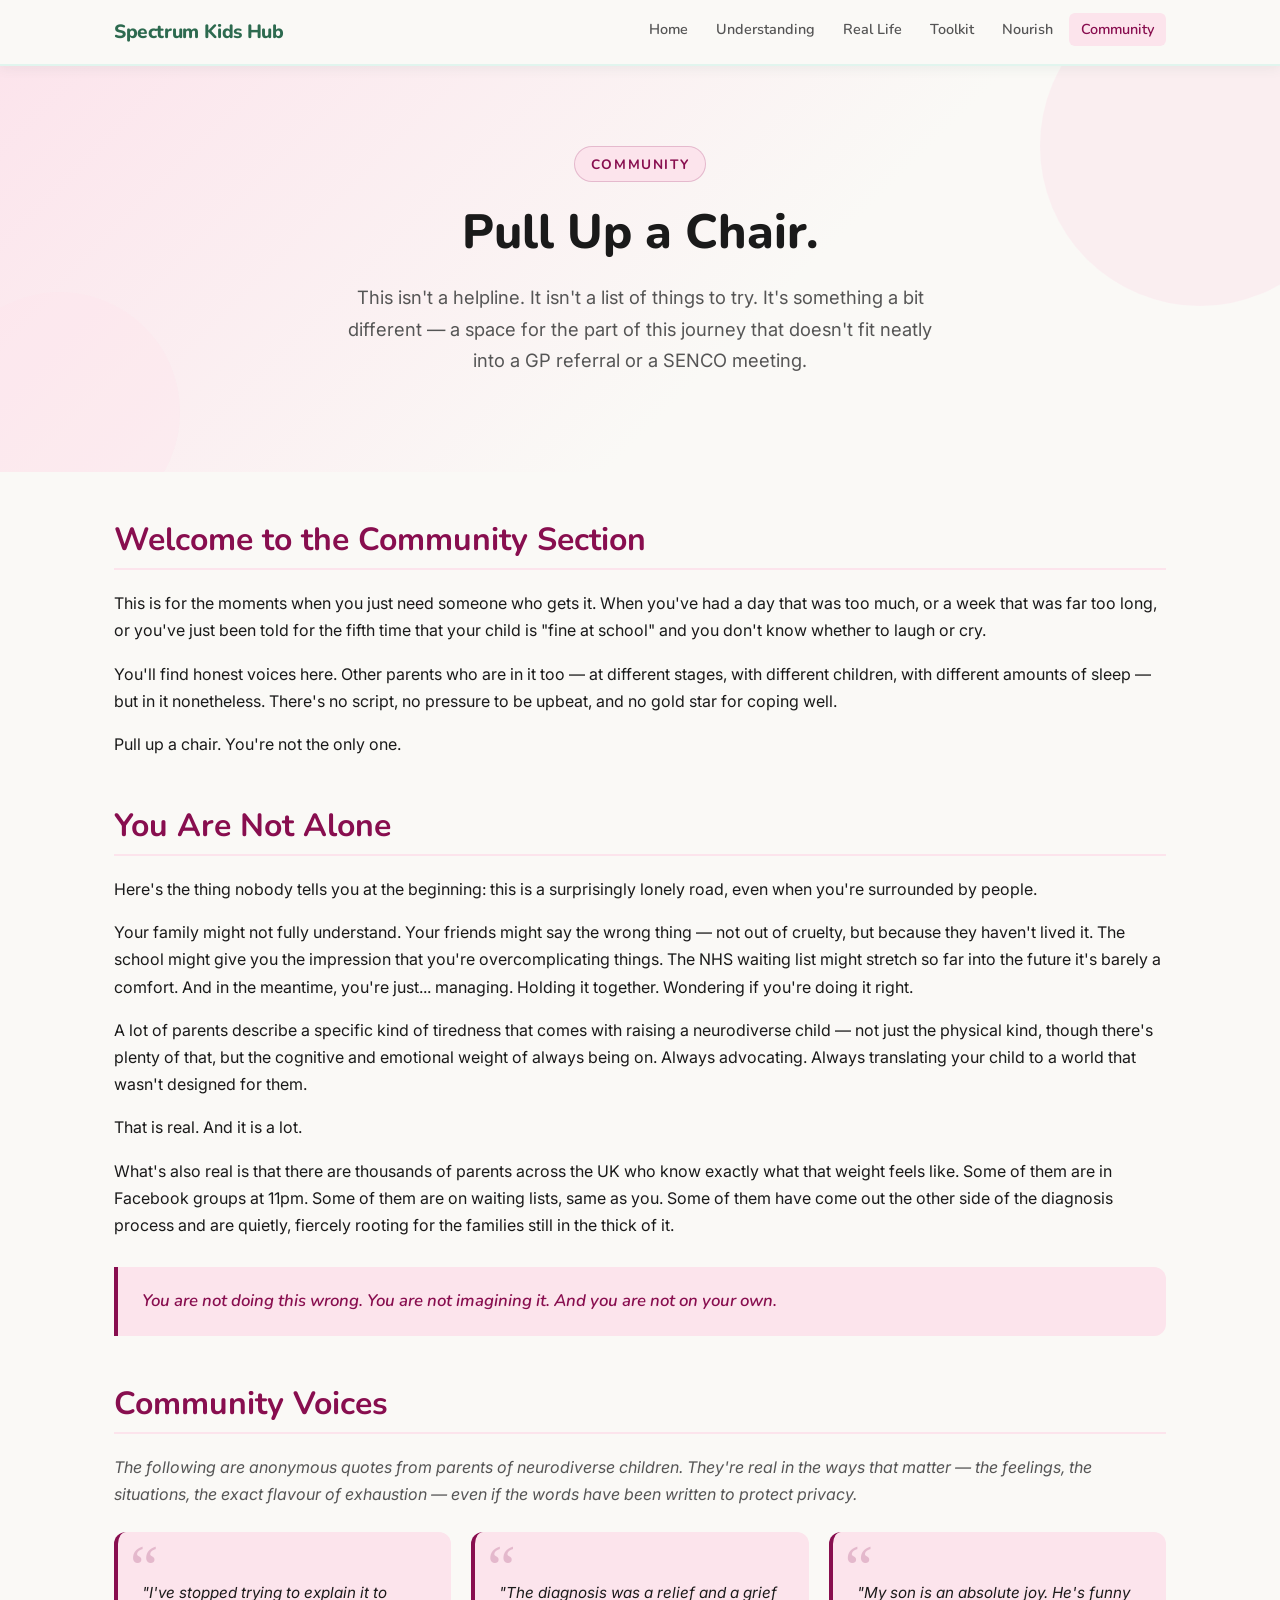
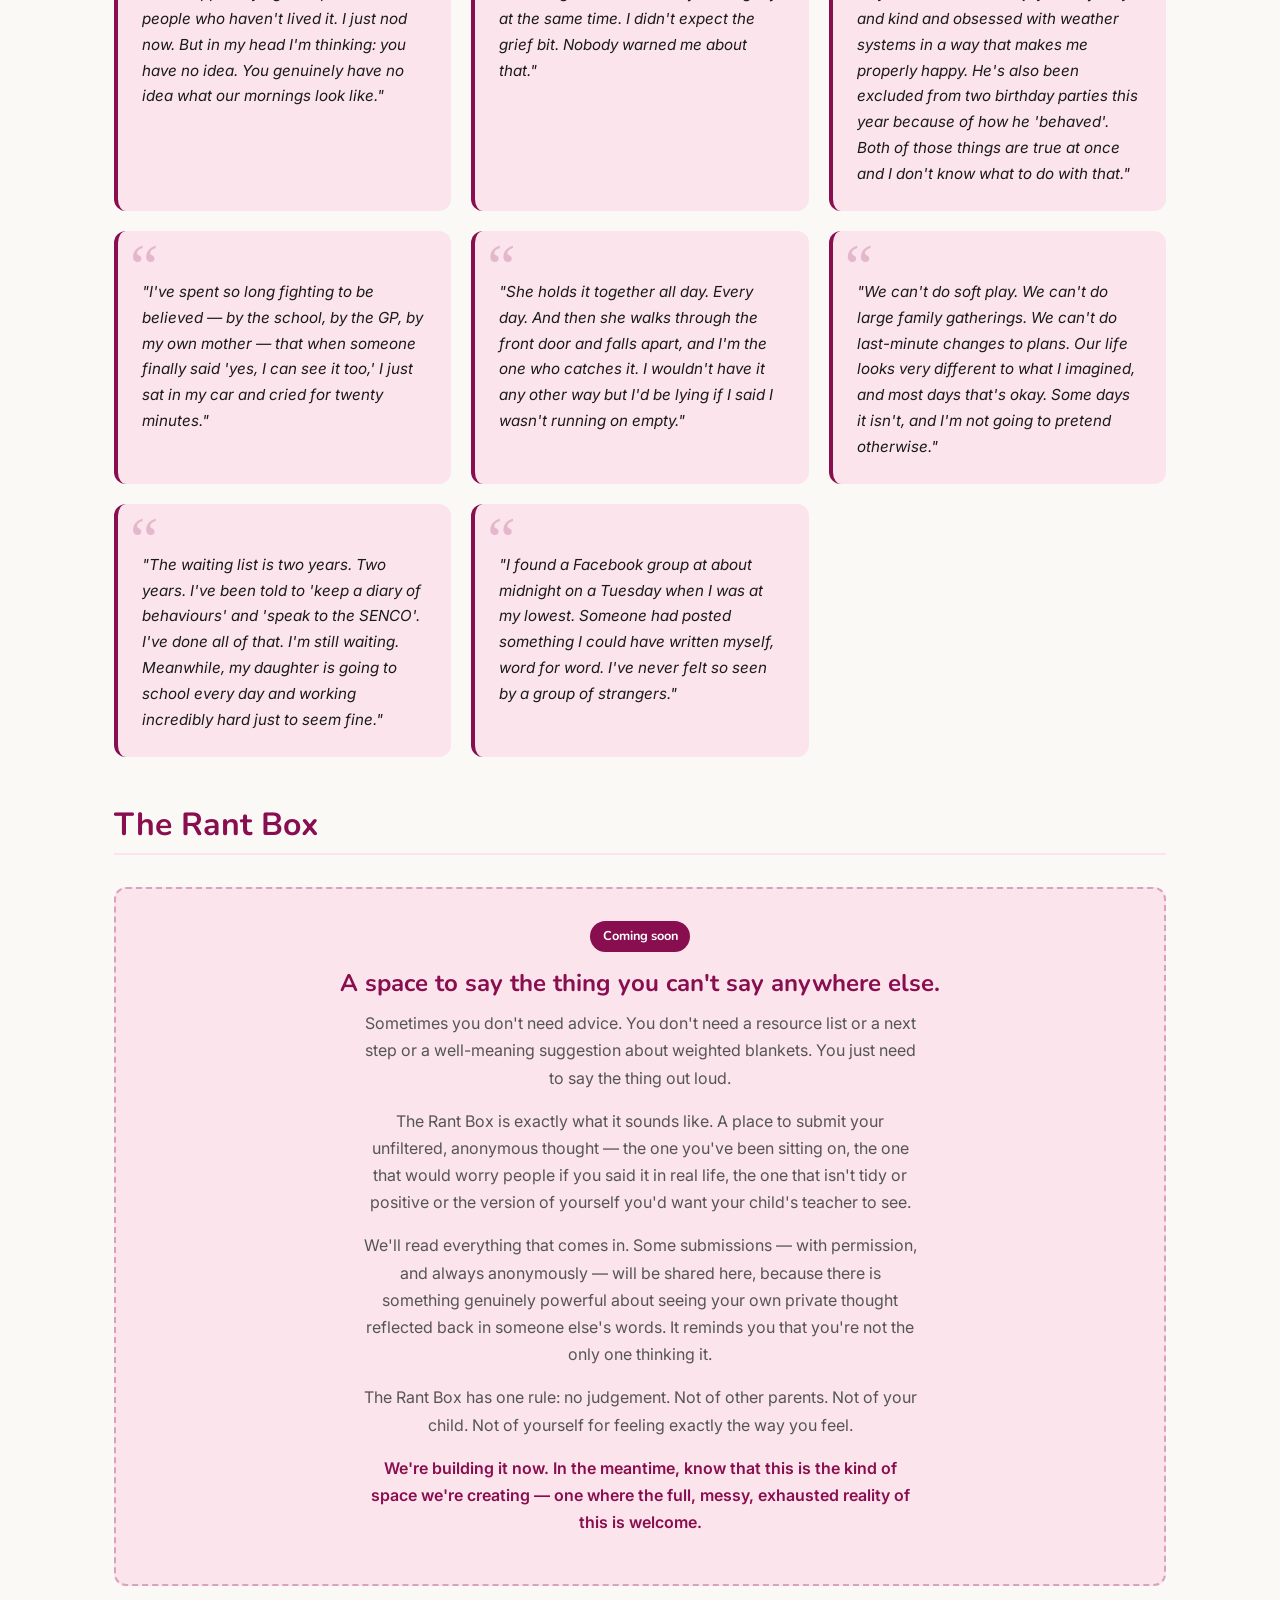
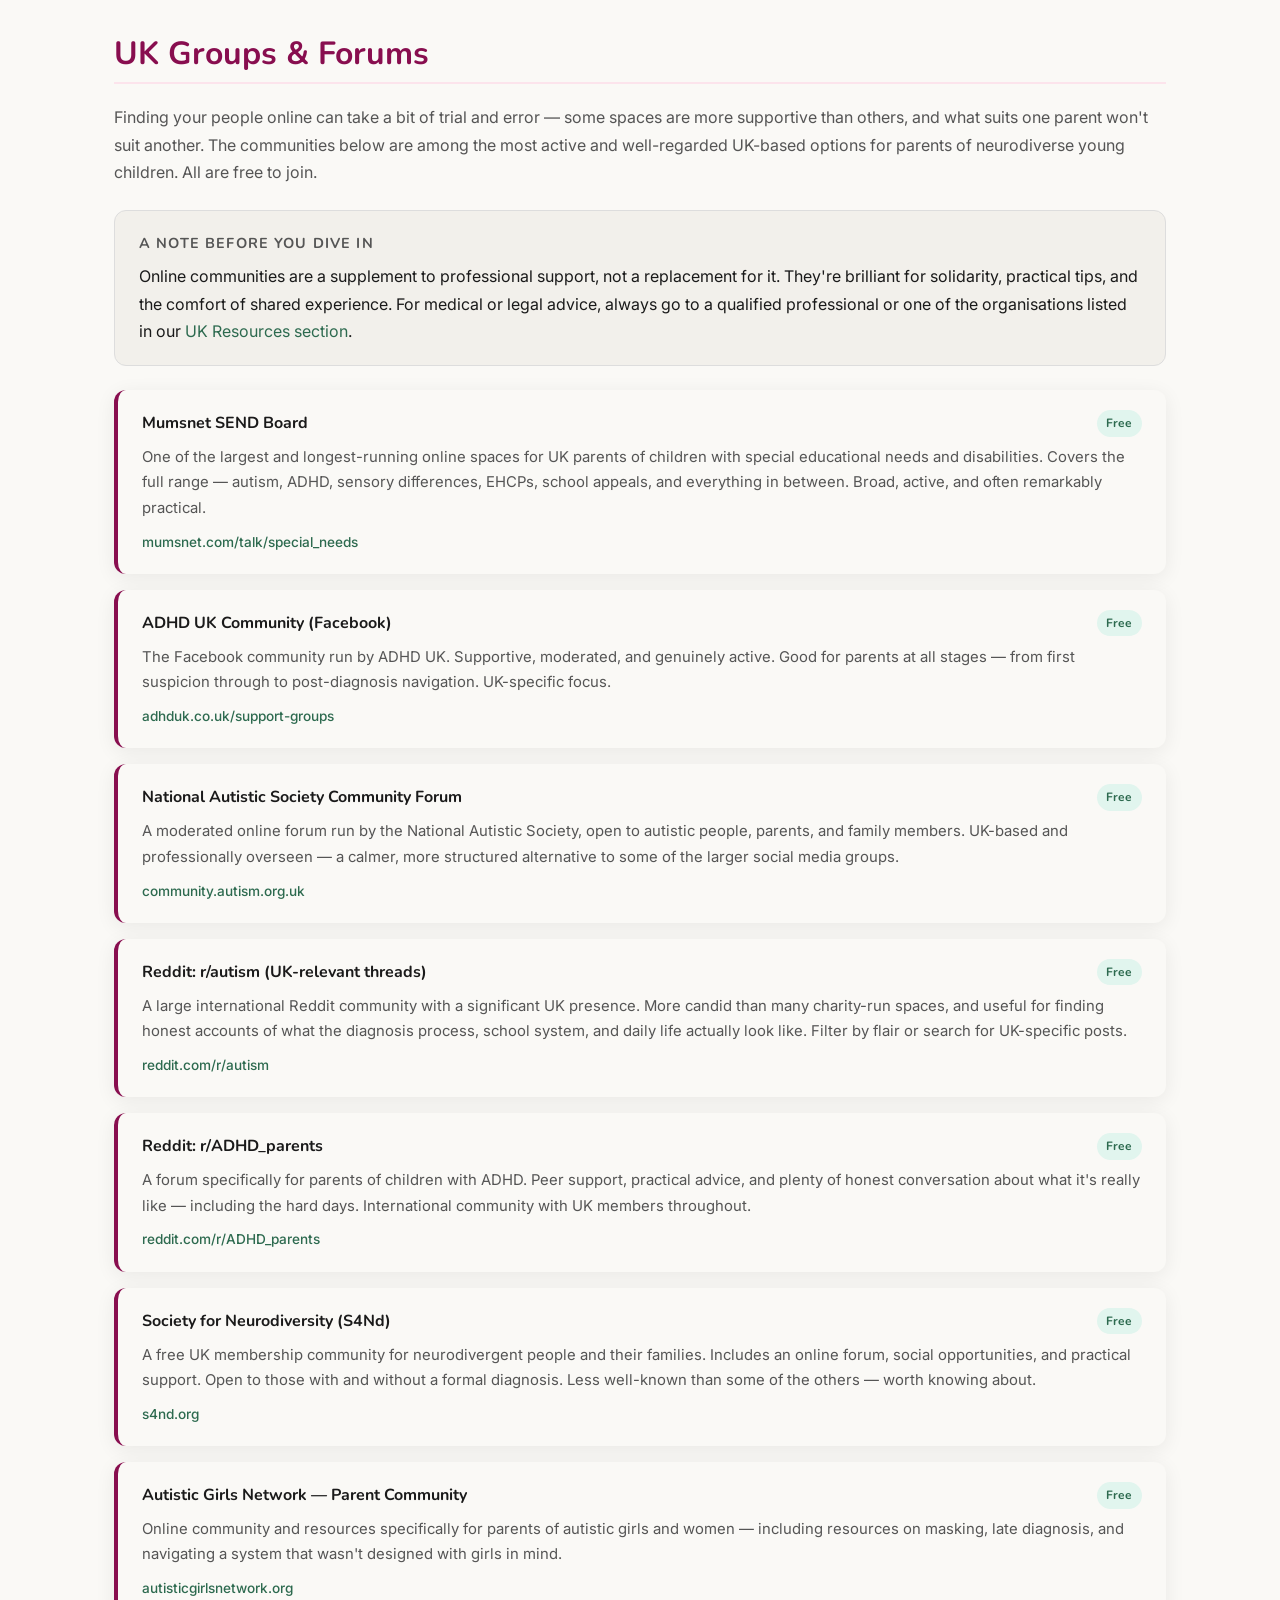
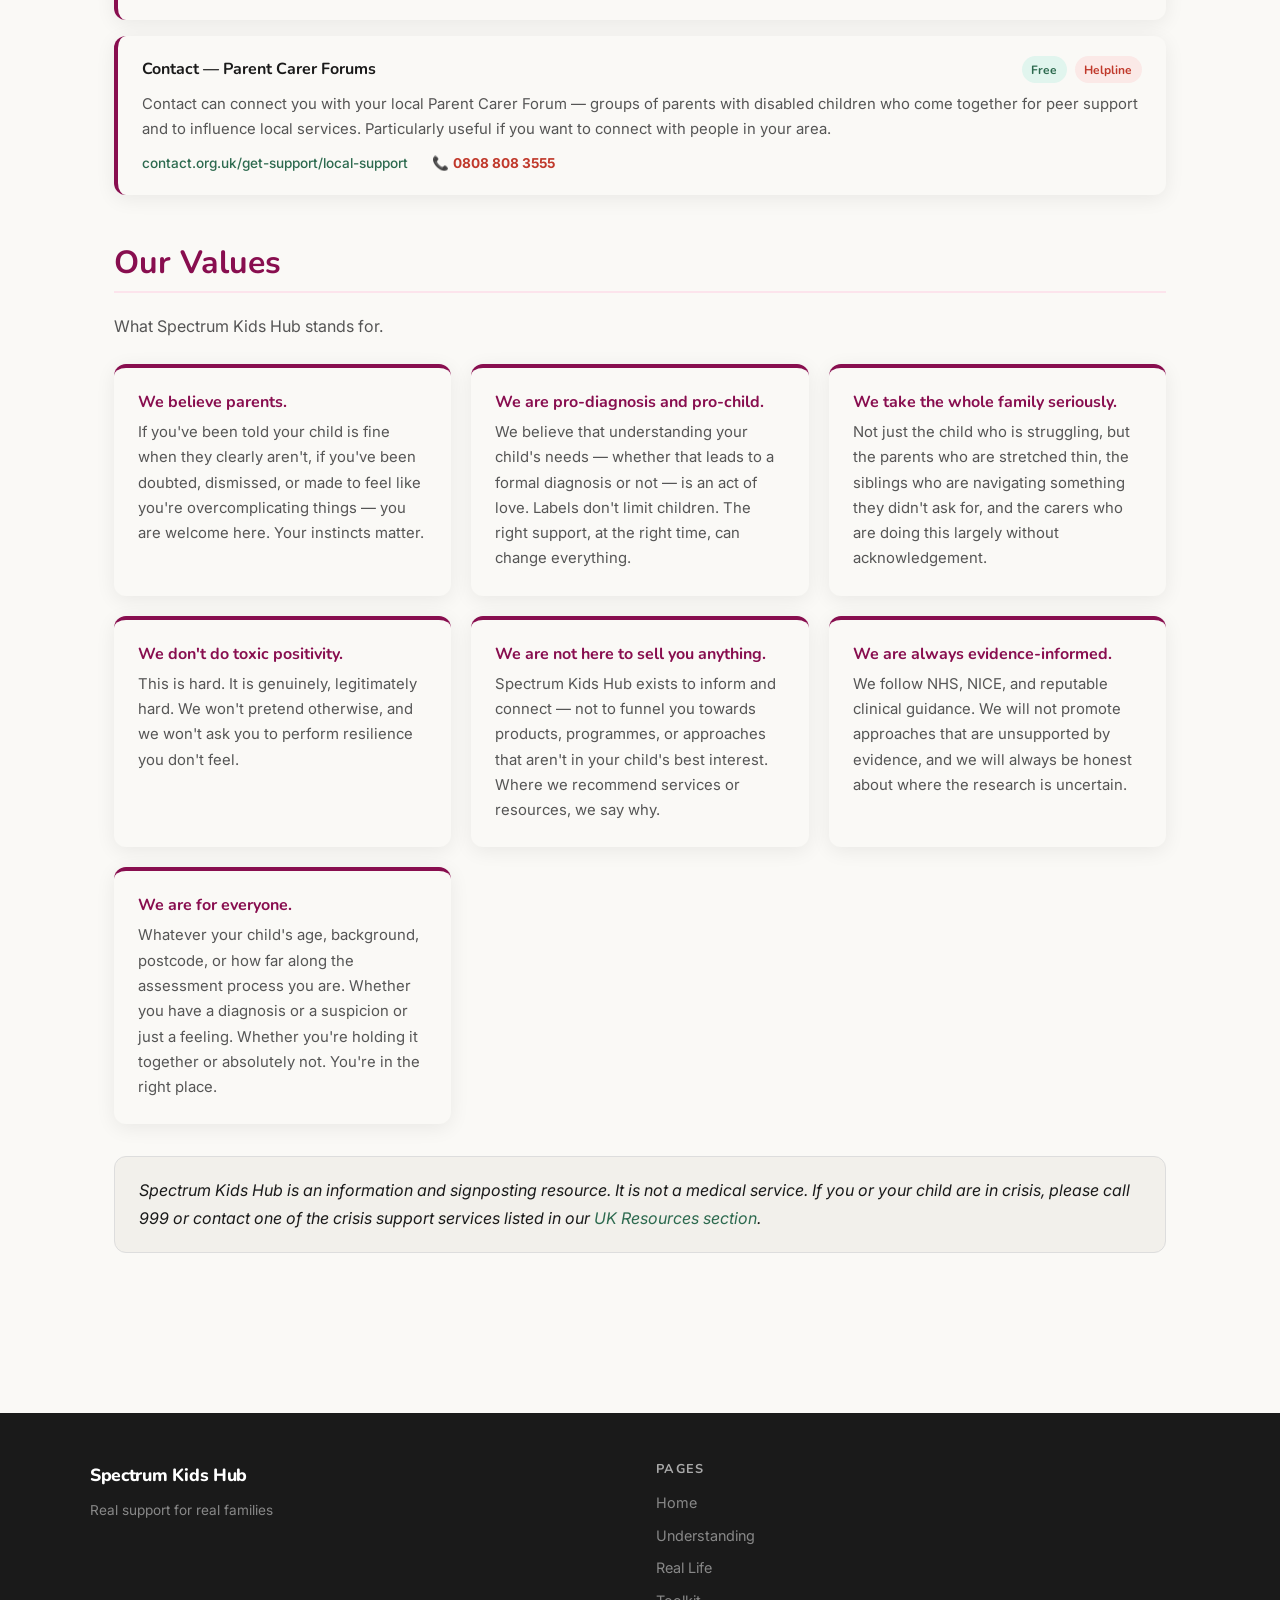
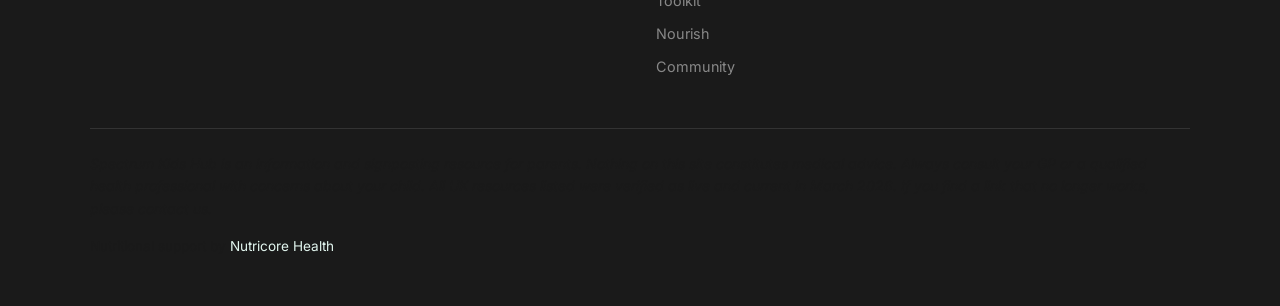
==== community.html @ 7d3e06e0 "Add files via upload" ====
<!DOCTYPE html>
<html lang="en">
<head>
  <meta charset="UTF-8">
  <meta name="viewport" content="width=device-width, initial-scale=1.0">
  <title>Community &amp; Peer Support — Spectrum Kids Hub</title>
  <meta name="description" content="A space for the part of this journey that doesn't fit neatly into a GP referral. Real voices, UK groups and forums, and a community for parents of neurodiverse children.">
  <link rel="stylesheet" href="styles.css">
  <style>
    .community-section h2 { color: var(--community); padding-bottom: 0.5rem; border-bottom: 2px solid var(--community-bg); margin-bottom: 1.25rem; }
    .rant-box {
      background: var(--community-bg);
      border: 2px dashed rgba(136,14,79,0.3);
      border-radius: var(--radius);
      padding: 2rem;
      text-align: center;
      margin: 2rem 0;
    }
    .rant-box h3 { color: var(--community); font-size: 1.5rem; margin-bottom: 0.75rem; }
    .rant-box p { color: var(--mid-grey); max-width: 560px; margin: 0 auto 1rem; }
    .rant-box .badge { background: var(--community); color: #fff; font-size: 0.8rem; padding: 0.3rem 0.8rem; }
  </style>
</head>
<body>

  <!-- Navigation -->
  <nav class="nav" aria-label="Main navigation">
    <div class="nav__inner">
      <a href="index.html" class="nav__logo">Spectrum Kids Hub</a>
      <button class="nav__burger" id="burger" aria-label="Toggle menu" aria-expanded="false">
        <span></span><span></span><span></span>
      </button>
      <ul class="nav__links" id="nav-links">
        <li><a href="index.html">Home</a></li>
        <li><a href="understanding.html">Understanding</a></li>
        <li><a href="reallife.html">Real Life</a></li>
        <li><a href="toolkit.html">Toolkit</a></li>
        <li><a href="nourish.html">Nourish</a></li>
        <li><a href="community.html" class="active-community">Community</a></li>
      </ul>
    </div>
  </nav>

  <!-- Hero -->
  <section class="hero hero--community">
    <div class="hero__inner">
      <span class="hero__tagline" style="background: var(--community-bg); color: var(--community); border-color: rgba(136,14,79,0.2);">Community</span>
      <h1>Pull Up a Chair.</h1>
      <p class="hero__lead">This isn't a helpline. It isn't a list of things to try. It's something a bit different — a space for the part of this journey that doesn't fit neatly into a GP referral or a SENCO meeting.</p>
    </div>
  </section>

  <!-- Content -->
  <div class="page-content">

    <!-- Section 1: Welcome -->
    <div class="community-section content-section">
      <h2>Welcome to the Community Section</h2>
      <p>This is for the moments when you just need someone who gets it. When you've had a day that was too much, or a week that was far too long, or you've just been told for the fifth time that your child is "fine at school" and you don't know whether to laugh or cry.</p>
      <p>You'll find honest voices here. Other parents who are in it too — at different stages, with different children, with different amounts of sleep — but in it nonetheless. There's no script, no pressure to be upbeat, and no gold star for coping well.</p>
      <p>Pull up a chair. You're not the only one.</p>
    </div>

    <!-- Section 2: You Are Not Alone -->
    <div class="community-section content-section">
      <h2>You Are Not Alone</h2>
      <p>Here's the thing nobody tells you at the beginning: this is a surprisingly lonely road, even when you're surrounded by people.</p>
      <p>Your family might not fully understand. Your friends might say the wrong thing — not out of cruelty, but because they haven't lived it. The school might give you the impression that you're overcomplicating things. The NHS waiting list might stretch so far into the future it's barely a comfort. And in the meantime, you're just... managing. Holding it together. Wondering if you're doing it right.</p>
      <p>A lot of parents describe a specific kind of tiredness that comes with raising a neurodiverse child — not just the physical kind, though there's plenty of that, but the cognitive and emotional weight of always being on. Always advocating. Always translating your child to a world that wasn't designed for them.</p>
      <p>That is real. And it is a lot.</p>
      <p>What's also real is that there are thousands of parents across the UK who know exactly what that weight feels like. Some of them are in Facebook groups at 11pm. Some of them are on waiting lists, same as you. Some of them have come out the other side of the diagnosis process and are quietly, fiercely rooting for the families still in the thick of it.</p>

      <div class="pull-quote pull-quote--community">
        <p>You are not doing this wrong. You are not imagining it. And you are not on your own.</p>
      </div>
    </div>

    <!-- Section 3: Community Voices -->
    <div class="community-section content-section">
      <h2>Community Voices</h2>
      <p style="color: var(--mid-grey); margin-bottom: 1.5rem;"><em>The following are anonymous quotes from parents of neurodiverse children. They're real in the ways that matter — the feelings, the situations, the exact flavour of exhaustion — even if the words have been written to protect privacy.</em></p>

      <div class="voices-grid">

        <div class="voice-card">
          <p>"I've stopped trying to explain it to people who haven't lived it. I just nod now. But in my head I'm thinking: you have no idea. You genuinely have no idea what our mornings look like."</p>
        </div>

        <div class="voice-card">
          <p>"The diagnosis was a relief and a grief at the same time. I didn't expect the grief bit. Nobody warned me about that."</p>
        </div>

        <div class="voice-card">
          <p>"My son is an absolute joy. He's funny and kind and obsessed with weather systems in a way that makes me properly happy. He's also been excluded from two birthday parties this year because of how he 'behaved'. Both of those things are true at once and I don't know what to do with that."</p>
        </div>

        <div class="voice-card">
          <p>"I've spent so long fighting to be believed — by the school, by the GP, by my own mother — that when someone finally said 'yes, I can see it too,' I just sat in my car and cried for twenty minutes."</p>
        </div>

        <div class="voice-card">
          <p>"She holds it together all day. Every day. And then she walks through the front door and falls apart, and I'm the one who catches it. I wouldn't have it any other way but I'd be lying if I said I wasn't running on empty."</p>
        </div>

        <div class="voice-card">
          <p>"We can't do soft play. We can't do large family gatherings. We can't do last-minute changes to plans. Our life looks very different to what I imagined, and most days that's okay. Some days it isn't, and I'm not going to pretend otherwise."</p>
        </div>

        <div class="voice-card">
          <p>"The waiting list is two years. Two years. I've been told to 'keep a diary of behaviours' and 'speak to the SENCO'. I've done all of that. I'm still waiting. Meanwhile, my daughter is going to school every day and working incredibly hard just to seem fine."</p>
        </div>

        <div class="voice-card">
          <p>"I found a Facebook group at about midnight on a Tuesday when I was at my lowest. Someone had posted something I could have written myself, word for word. I've never felt so seen by a group of strangers."</p>
        </div>

      </div>
    </div>

    <!-- Section 4: Rant Box -->
    <div class="community-section content-section">
      <h2>The Rant Box</h2>
      <div class="rant-box">
        <span class="badge" style="margin-bottom: 1rem; display: inline-block;">Coming soon</span>
        <h3>A space to say the thing you can't say anywhere else.</h3>
        <p>Sometimes you don't need advice. You don't need a resource list or a next step or a well-meaning suggestion about weighted blankets. You just need to say the thing out loud.</p>
        <p>The Rant Box is exactly what it sounds like. A place to submit your unfiltered, anonymous thought — the one you've been sitting on, the one that would worry people if you said it in real life, the one that isn't tidy or positive or the version of yourself you'd want your child's teacher to see.</p>
        <p>We'll read everything that comes in. Some submissions — with permission, and always anonymously — will be shared here, because there is something genuinely powerful about seeing your own private thought reflected back in someone else's words. It reminds you that you're not the only one thinking it.</p>
        <p>The Rant Box has one rule: no judgement. Not of other parents. Not of your child. Not of yourself for feeling exactly the way you feel.</p>
        <p style="font-weight: 600; color: var(--community);">We're building it now. In the meantime, know that this is the kind of space we're creating — one where the full, messy, exhausted reality of this is welcome.</p>
      </div>
    </div>

    <!-- Section 5: UK Groups -->
    <div class="community-section content-section">
      <h2>UK Groups &amp; Forums</h2>
      <p style="color: var(--mid-grey); margin-bottom: 1rem;">Finding your people online can take a bit of trial and error — some spaces are more supportive than others, and what suits one parent won't suit another. The communities below are among the most active and well-regarded UK-based options for parents of neurodiverse young children. All are free to join.</p>

      <div class="callout">
        <div class="callout__title">A note before you dive in</div>
        <p>Online communities are a supplement to professional support, not a replacement for it. They're brilliant for solidarity, practical tips, and the comfort of shared experience. For medical or legal advice, always go to a qualified professional or one of the organisations listed in our <a href="toolkit.html">UK Resources section</a>.</p>
      </div>

      <div class="resource-list" style="margin-top: 1.5rem;">

        <div class="resource-item" style="border-left-color: var(--community);">
          <div class="resource-item__top">
            <span class="resource-item__name">Mumsnet SEND Board</span>
            <span class="badge badge--free">Free</span>
          </div>
          <p class="resource-item__desc">One of the largest and longest-running online spaces for UK parents of children with special educational needs and disabilities. Covers the full range — autism, ADHD, sensory differences, EHCPs, school appeals, and everything in between. Broad, active, and often remarkably practical.</p>
          <div class="resource-item__meta">
            <span class="resource-item__url"><a href="https://mumsnet.com/talk/special_needs" target="_blank" rel="noopener">mumsnet.com/talk/special_needs</a></span>
          </div>
        </div>

        <div class="resource-item" style="border-left-color: var(--community);">
          <div class="resource-item__top">
            <span class="resource-item__name">ADHD UK Community (Facebook)</span>
            <span class="badge badge--free">Free</span>
          </div>
          <p class="resource-item__desc">The Facebook community run by ADHD UK. Supportive, moderated, and genuinely active. Good for parents at all stages — from first suspicion through to post-diagnosis navigation. UK-specific focus.</p>
          <div class="resource-item__meta">
            <span class="resource-item__url"><a href="https://adhduk.co.uk/support-groups" target="_blank" rel="noopener">adhduk.co.uk/support-groups</a></span>
          </div>
        </div>

        <div class="resource-item" style="border-left-color: var(--community);">
          <div class="resource-item__top">
            <span class="resource-item__name">National Autistic Society Community Forum</span>
            <span class="badge badge--free">Free</span>
          </div>
          <p class="resource-item__desc">A moderated online forum run by the National Autistic Society, open to autistic people, parents, and family members. UK-based and professionally overseen — a calmer, more structured alternative to some of the larger social media groups.</p>
          <div class="resource-item__meta">
            <span class="resource-item__url"><a href="https://community.autism.org.uk" target="_blank" rel="noopener">community.autism.org.uk</a></span>
          </div>
        </div>

        <div class="resource-item" style="border-left-color: var(--community);">
          <div class="resource-item__top">
            <span class="resource-item__name">Reddit: r/autism (UK-relevant threads)</span>
            <span class="badge badge--free">Free</span>
          </div>
          <p class="resource-item__desc">A large international Reddit community with a significant UK presence. More candid than many charity-run spaces, and useful for finding honest accounts of what the diagnosis process, school system, and daily life actually look like. Filter by flair or search for UK-specific posts.</p>
          <div class="resource-item__meta">
            <span class="resource-item__url"><a href="https://reddit.com/r/autism" target="_blank" rel="noopener">reddit.com/r/autism</a></span>
          </div>
        </div>

        <div class="resource-item" style="border-left-color: var(--community);">
          <div class="resource-item__top">
            <span class="resource-item__name">Reddit: r/ADHD_parents</span>
            <span class="badge badge--free">Free</span>
          </div>
          <p class="resource-item__desc">A forum specifically for parents of children with ADHD. Peer support, practical advice, and plenty of honest conversation about what it's really like — including the hard days. International community with UK members throughout.</p>
          <div class="resource-item__meta">
            <span class="resource-item__url"><a href="https://reddit.com/r/ADHD_parents" target="_blank" rel="noopener">reddit.com/r/ADHD_parents</a></span>
          </div>
        </div>

        <div class="resource-item" style="border-left-color: var(--community);">
          <div class="resource-item__top">
            <span class="resource-item__name">Society for Neurodiversity (S4Nd)</span>
            <span class="badge badge--free">Free</span>
          </div>
          <p class="resource-item__desc">A free UK membership community for neurodivergent people and their families. Includes an online forum, social opportunities, and practical support. Open to those with and without a formal diagnosis. Less well-known than some of the others — worth knowing about.</p>
          <div class="resource-item__meta">
            <span class="resource-item__url"><a href="https://s4nd.org" target="_blank" rel="noopener">s4nd.org</a></span>
          </div>
        </div>

        <div class="resource-item" style="border-left-color: var(--community);">
          <div class="resource-item__top">
            <span class="resource-item__name">Autistic Girls Network — Parent Community</span>
            <span class="badge badge--free">Free</span>
          </div>
          <p class="resource-item__desc">Online community and resources specifically for parents of autistic girls and women — including resources on masking, late diagnosis, and navigating a system that wasn't designed with girls in mind.</p>
          <div class="resource-item__meta">
            <span class="resource-item__url"><a href="https://autisticgirlsnetwork.org" target="_blank" rel="noopener">autisticgirlsnetwork.org</a></span>
          </div>
        </div>

        <div class="resource-item" style="border-left-color: var(--community);">
          <div class="resource-item__top">
            <span class="resource-item__name">Contact — Parent Carer Forums</span>
            <div class="resource-item__badges"><span class="badge badge--free">Free</span><span class="badge badge--helpline">Helpline</span></div>
          </div>
          <p class="resource-item__desc">Contact can connect you with your local Parent Carer Forum — groups of parents with disabled children who come together for peer support and to influence local services. Particularly useful if you want to connect with people in your area.</p>
          <div class="resource-item__meta">
            <span class="resource-item__url"><a href="https://contact.org.uk/get-support/local-support" target="_blank" rel="noopener">contact.org.uk/get-support/local-support</a></span>
            <span class="resource-item__phone">📞 <strong>0808 808 3555</strong></span>
          </div>
        </div>

      </div>
    </div>

    <!-- Section 6: Our Values -->
    <div class="community-section content-section">
      <h2>Our Values</h2>
      <p style="color: var(--mid-grey); margin-bottom: 1.5rem;">What Spectrum Kids Hub stands for.</p>

      <div class="values-grid">

        <div class="value-item">
          <h3>We believe parents.</h3>
          <p>If you've been told your child is fine when they clearly aren't, if you've been doubted, dismissed, or made to feel like you're overcomplicating things — you are welcome here. Your instincts matter.</p>
        </div>

        <div class="value-item">
          <h3>We are pro-diagnosis and pro-child.</h3>
          <p>We believe that understanding your child's needs — whether that leads to a formal diagnosis or not — is an act of love. Labels don't limit children. The right support, at the right time, can change everything.</p>
        </div>

        <div class="value-item">
          <h3>We take the whole family seriously.</h3>
          <p>Not just the child who is struggling, but the parents who are stretched thin, the siblings who are navigating something they didn't ask for, and the carers who are doing this largely without acknowledgement.</p>
        </div>

        <div class="value-item">
          <h3>We don't do toxic positivity.</h3>
          <p>This is hard. It is genuinely, legitimately hard. We won't pretend otherwise, and we won't ask you to perform resilience you don't feel.</p>
        </div>

        <div class="value-item">
          <h3>We are not here to sell you anything.</h3>
          <p>Spectrum Kids Hub exists to inform and connect — not to funnel you towards products, programmes, or approaches that aren't in your child's best interest. Where we recommend services or resources, we say why.</p>
        </div>

        <div class="value-item">
          <h3>We are always evidence-informed.</h3>
          <p>We follow NHS, NICE, and reputable clinical guidance. We will not promote approaches that are unsupported by evidence, and we will always be honest about where the research is uncertain.</p>
        </div>

        <div class="value-item">
          <h3>We are for everyone.</h3>
          <p>Whatever your child's age, background, postcode, or how far along the assessment process you are. Whether you have a diagnosis or a suspicion or just a feeling. Whether you're holding it together or absolutely not. You're in the right place.</p>
        </div>

      </div>

      <div class="callout" style="margin-top: 2rem;">
        <p><em>Spectrum Kids Hub is an information and signposting resource. It is not a medical service. If you or your child are in crisis, please call 999 or contact one of the crisis support services listed in our <a href="toolkit.html#crisis">UK Resources section</a>.</em></p>
      </div>
    </div>

  </div>

  <!-- Footer -->
  <footer>
    <div class="footer__inner">
      <div class="footer__top">
        <div class="footer__brand">
          <a href="index.html" class="nav__logo">Spectrum Kids Hub</a>
          <p>Real support for real families</p>
        </div>
        <div class="footer__nav">
          <h4>Pages</h4>
          <ul>
            <li><a href="index.html">Home</a></li>
            <li><a href="understanding.html">Understanding</a></li>
            <li><a href="reallife.html">Real Life</a></li>
            <li><a href="toolkit.html">Toolkit</a></li>
            <li><a href="nourish.html">Nourish</a></li>
            <li><a href="community.html">Community</a></li>
          </ul>
        </div>
      </div>
      <div class="footer__disclaimer">
        <p><em>Spectrum Kids Hub is an information and signposting resource for parents. Nothing on this site constitutes medical advice. Always consult your GP or a qualified health professional with concerns about your child. All UK resources listed were verified as live and current in March 2026. If you find a link that no longer works, please contact us.</em></p>
        <p class="footer__nutricore">Nutritional support by <a href="https://nutricore.health" target="_blank" rel="noopener">Nutricore Health</a></p>
      </div>
    </div>
  </footer>

  <script src="scripts.js"></script>
</body>
</html>
---- styles.css ----
/* ============================================================
   Spectrum Kids Hub — styles.css
   Brand Guidelines v1.0 · March 2026
   ============================================================ */

@import url('https://fonts.googleapis.com/css2?family=Nunito:wght@400;600;700;800&family=Inter:wght@400;500&display=swap');

/* ── CSS Variables ─────────────────────────────────────────── */
:root {
  /* Primary brand */
  --teal:          #2D6A4F;
  --teal-light:    #E1F5EE;
  --warm-white:    #FAF9F6;
  --off-white:     #F2F0EB;
  --charcoal:      #1A1A1A;
  --mid-grey:      #555555;
  --muted-grey:    #888888;

  /* Section accents */
  --understanding: #553C9A;
  --understanding-bg: #EDE7F6;
  --reallife:      #C0392B;
  --reallife-bg:   #FBE9E7;
  --toolkit:       #D35400;
  --toolkit-bg:    #FFF8E1;
  --nourish:       #1B5E20;
  --nourish-bg:    #E8F5E9;
  --community:     #880E4F;
  --community-bg:  #FCE4EC;

  /* Typography */
  --font-head: 'Nunito', sans-serif;
  --font-body: 'Inter', sans-serif;

  /* Spacing */
  --max-w: 1100px;
  --section-pad: 4rem 1.5rem;
  --radius: 12px;
  --shadow: 0 4px 20px rgba(0,0,0,0.07);
  --shadow-hover: 0 8px 32px rgba(0,0,0,0.12);
}

/* ── Reset ─────────────────────────────────────────────────── */
*, *::before, *::after { box-sizing: border-box; margin: 0; padding: 0; }
html { scroll-behavior: smooth; }
body {
  font-family: var(--font-body);
  font-size: 16px;
  line-height: 1.7;
  color: var(--charcoal);
  background: var(--warm-white);
}
img { max-width: 100%; display: block; }
a { color: var(--teal); text-decoration: none; }
a:hover { text-decoration: underline; }

/* ── Typography ────────────────────────────────────────────── */
h1, h2, h3, h4, h5 {
  font-family: var(--font-head);
  line-height: 1.25;
  color: var(--charcoal);
}
h1 { font-size: clamp(2rem, 5vw, 3rem); font-weight: 800; }
h2 { font-size: clamp(1.5rem, 3vw, 2rem); font-weight: 700; }
h3 { font-size: clamp(1.15rem, 2vw, 1.5rem); font-weight: 700; }
h4 { font-size: 1.1rem; font-weight: 600; }
p { margin-bottom: 1rem; color: var(--charcoal); }
ul, ol { padding-left: 1.5rem; margin-bottom: 1rem; }
li { margin-bottom: 0.4rem; }
strong { font-weight: 700; }

/* ── Utility ───────────────────────────────────────────────── */
.container { max-width: var(--max-w); margin: 0 auto; padding: 0 1.5rem; }
.sr-only { position: absolute; width: 1px; height: 1px; overflow: hidden; clip: rect(0,0,0,0); white-space: nowrap; }
.text-muted { color: var(--mid-grey); }
.small { font-size: 14px; color: var(--muted-grey); }

/* ── Navigation ────────────────────────────────────────────── */
.nav {
  position: sticky;
  top: 0;
  z-index: 100;
  background: var(--warm-white);
  border-bottom: 2px solid var(--teal-light);
  box-shadow: 0 2px 12px rgba(45,106,79,0.08);
}
.nav__inner {
  max-width: var(--max-w);
  margin: 0 auto;
  padding: 0 1.5rem;
  display: flex;
  align-items: center;
  justify-content: space-between;
  height: 64px;
}
.nav__logo {
  font-family: var(--font-head);
  font-size: 1.2rem;
  font-weight: 800;
  color: var(--teal);
  text-decoration: none;
  letter-spacing: -0.02em;
  white-space: nowrap;
}
.nav__logo:hover { text-decoration: none; opacity: 0.85; }
.nav__links {
  display: flex;
  list-style: none;
  gap: 0.25rem;
  padding: 0;
  margin: 0;
}
.nav__links a {
  font-family: var(--font-head);
  font-size: 0.9rem;
  font-weight: 600;
  color: var(--mid-grey);
  text-decoration: none;
  padding: 0.4rem 0.75rem;
  border-radius: 6px;
  transition: background 0.15s, color 0.15s;
}
.nav__links a:hover { background: var(--off-white); color: var(--charcoal); text-decoration: none; }

/* Active states per section */
.nav__links a.active-home     { color: var(--teal);          background: var(--teal-light); }
.nav__links a.active-understanding { color: var(--understanding); background: var(--understanding-bg); }
.nav__links a.active-reallife { color: var(--reallife);      background: var(--reallife-bg); }
.nav__links a.active-toolkit  { color: var(--toolkit);       background: var(--toolkit-bg); }
.nav__links a.active-nourish  { color: var(--nourish);       background: var(--nourish-bg); }
.nav__links a.active-community{ color: var(--community);     background: var(--community-bg); }

/* Hamburger */
.nav__burger {
  display: none;
  background: none;
  border: none;
  cursor: pointer;
  padding: 0.5rem;
  flex-direction: column;
  gap: 5px;
}
.nav__burger span {
  display: block;
  width: 24px;
  height: 2px;
  background: var(--teal);
  border-radius: 2px;
  transition: transform 0.2s, opacity 0.2s;
}
.nav__burger.open span:nth-child(1) { transform: translateY(7px) rotate(45deg); }
.nav__burger.open span:nth-child(2) { opacity: 0; }
.nav__burger.open span:nth-child(3) { transform: translateY(-7px) rotate(-45deg); }

@media (max-width: 768px) {
  .nav__burger { display: flex; }
  .nav__links {
    display: none;
    position: absolute;
    top: 64px;
    left: 0;
    right: 0;
    background: var(--warm-white);
    border-bottom: 2px solid var(--teal-light);
    flex-direction: column;
    padding: 1rem 1.5rem;
    gap: 0.5rem;
    box-shadow: 0 8px 24px rgba(0,0,0,0.08);
  }
  .nav__links.open { display: flex; }
  .nav__links a { padding: 0.6rem 1rem; font-size: 1rem; }
}

/* ── Hero ──────────────────────────────────────────────────── */
.hero {
  background: linear-gradient(135deg, var(--teal-light) 0%, var(--warm-white) 60%);
  padding: 5rem 1.5rem 4rem;
  text-align: center;
  position: relative;
  overflow: hidden;
}
.hero::before {
  content: '';
  position: absolute;
  top: -80px; right: -80px;
  width: 320px; height: 320px;
  border-radius: 50%;
  background: var(--teal-light);
  opacity: 0.5;
}
.hero::after {
  content: '';
  position: absolute;
  bottom: -60px; left: -60px;
  width: 240px; height: 240px;
  border-radius: 50%;
  background: var(--teal-light);
  opacity: 0.4;
}
.hero__inner { position: relative; z-index: 1; max-width: 780px; margin: 0 auto; }
.hero__tagline {
  display: inline-block;
  font-family: var(--font-head);
  font-size: 0.85rem;
  font-weight: 700;
  letter-spacing: 0.12em;
  text-transform: uppercase;
  color: var(--teal);
  background: var(--teal-light);
  border: 1.5px solid rgba(45,106,79,0.2);
  padding: 0.35rem 1rem;
  border-radius: 20px;
  margin-bottom: 1.25rem;
}
.hero h1 { margin-bottom: 1.25rem; }
.hero__lead {
  font-size: 1.15rem;
  color: var(--mid-grey);
  max-width: 620px;
  margin: 0 auto 2rem;
  font-family: var(--font-body);
}
.hero__ctas { display: flex; gap: 1rem; justify-content: center; flex-wrap: wrap; }

/* Section-specific hero variants */
.hero--understanding { background: linear-gradient(135deg, var(--understanding-bg) 0%, var(--warm-white) 60%); }
.hero--understanding::before, .hero--understanding::after { background: var(--understanding-bg); }
.hero--reallife { background: linear-gradient(135deg, var(--reallife-bg) 0%, var(--warm-white) 60%); }
.hero--reallife::before, .hero--reallife::after { background: var(--reallife-bg); }
.hero--toolkit { background: linear-gradient(135deg, var(--toolkit-bg) 0%, var(--warm-white) 60%); }
.hero--toolkit::before, .hero--toolkit::after { background: var(--toolkit-bg); }
.hero--nourish { background: linear-gradient(135deg, var(--nourish-bg) 0%, var(--warm-white) 60%); }
.hero--nourish::before, .hero--nourish::after { background: var(--nourish-bg); }
.hero--community { background: linear-gradient(135deg, var(--community-bg) 0%, var(--warm-white) 60%); }
.hero--community::before, .hero--community::after { background: var(--community-bg); }

/* ── Buttons ───────────────────────────────────────────────── */
.btn {
  display: inline-block;
  font-family: var(--font-head);
  font-size: 0.95rem;
  font-weight: 600;
  padding: 0.7rem 1.6rem;
  border-radius: 8px;
  cursor: pointer;
  text-decoration: none;
  transition: transform 0.15s, box-shadow 0.15s, background 0.15s;
  border: none;
}
.btn:hover { text-decoration: none; transform: translateY(-1px); box-shadow: var(--shadow); }
.btn--primary { background: var(--teal); color: #fff; }
.btn--primary:hover { background: #235540; }
.btn--outline { background: transparent; color: var(--teal); border: 2px solid var(--teal); }
.btn--outline:hover { background: var(--teal-light); }
.btn--section { background: var(--section-color, var(--teal)); color: #fff; }

/* ── Section Layout ────────────────────────────────────────── */
.section { padding: var(--section-pad); }
.section--alt { background: var(--off-white); }
.section__header { text-align: center; margin-bottom: 2.5rem; }
.section__header h2 { margin-bottom: 0.5rem; }
.section__header p { color: var(--mid-grey); max-width: 600px; margin: 0 auto; }

/* ── Cards ─────────────────────────────────────────────────── */
.card-grid {
  display: grid;
  grid-template-columns: repeat(auto-fill, minmax(300px, 1fr));
  gap: 1.5rem;
}
.card {
  background: var(--warm-white);
  border-radius: var(--radius);
  box-shadow: var(--shadow);
  padding: 1.75rem;
  transition: box-shadow 0.2s, transform 0.2s;
}
.card:hover { box-shadow: var(--shadow-hover); transform: translateY(-2px); }
.card__icon {
  width: 44px; height: 44px;
  border-radius: 10px;
  display: flex; align-items: center; justify-content: center;
  font-size: 1.3rem;
  margin-bottom: 1rem;
}
.card h3 { margin-bottom: 0.5rem; font-size: 1.1rem; }
.card p { color: var(--mid-grey); font-size: 0.95rem; margin-bottom: 0; }

/* Section nav cards on homepage */
.nav-cards { display: grid; grid-template-columns: repeat(auto-fill, minmax(280px, 1fr)); gap: 1.25rem; }
.nav-card {
  display: block;
  background: var(--warm-white);
  border-radius: var(--radius);
  box-shadow: var(--shadow);
  padding: 1.5rem;
  text-decoration: none;
  border-left: 4px solid var(--card-accent, var(--teal));
  transition: box-shadow 0.2s, transform 0.2s;
}
.nav-card:hover { box-shadow: var(--shadow-hover); transform: translateY(-2px); text-decoration: none; }
.nav-card__label {
  font-family: var(--font-head);
  font-size: 0.75rem;
  font-weight: 700;
  letter-spacing: 0.1em;
  text-transform: uppercase;
  color: var(--card-accent, var(--teal));
  margin-bottom: 0.4rem;
}
.nav-card h3 { font-size: 1rem; color: var(--charcoal); margin-bottom: 0.4rem; }
.nav-card p { font-size: 0.9rem; color: var(--mid-grey); margin: 0; }

/* ── Pull Quote ────────────────────────────────────────────── */
.pull-quote {
  border-left: 4px solid var(--teal);
  background: var(--teal-light);
  padding: 1.25rem 1.5rem;
  border-radius: 0 var(--radius) var(--radius) 0;
  margin: 1.75rem 0;
}
.pull-quote p {
  font-family: var(--font-head);
  font-size: 1.05rem;
  font-style: italic;
  color: var(--teal);
  margin: 0;
  font-weight: 600;
}

/* Coloured variants */
.pull-quote--understanding { border-color: var(--understanding); background: var(--understanding-bg); }
.pull-quote--understanding p { color: var(--understanding); }
.pull-quote--reallife { border-color: var(--reallife); background: var(--reallife-bg); }
.pull-quote--reallife p { color: var(--reallife); }
.pull-quote--toolkit { border-color: var(--toolkit); background: var(--toolkit-bg); }
.pull-quote--toolkit p { color: var(--toolkit); }
.pull-quote--nourish { border-color: var(--nourish); background: var(--nourish-bg); }
.pull-quote--nourish p { color: var(--nourish); }
.pull-quote--community { border-color: var(--community); background: var(--community-bg); }
.pull-quote--community p { color: var(--community); }

/* ── Callout Box ───────────────────────────────────────────── */
.callout {
  background: var(--off-white);
  border: 1.5px solid #ddd;
  border-radius: var(--radius);
  padding: 1.25rem 1.5rem;
  margin: 1.5rem 0;
}
.callout--important {
  background: var(--teal-light);
  border-color: rgba(45,106,79,0.25);
}
.callout--important strong { color: var(--teal); }
.callout__title {
  font-family: var(--font-head);
  font-weight: 700;
  font-size: 0.9rem;
  text-transform: uppercase;
  letter-spacing: 0.08em;
  margin-bottom: 0.5rem;
  color: var(--mid-grey);
}
.callout p:last-child { margin-bottom: 0; }
.callout--note { background: #FFF8E1; border-color: rgba(211,84,0,0.2); }
.callout--note .callout__title { color: var(--toolkit); }
.callout--rights { background: var(--understanding-bg); border-color: rgba(85,60,154,0.2); }
.callout--rights .callout__title { color: var(--understanding); }

/* ── Scenario Cards ────────────────────────────────────────── */
.scenario-grid {
  display: grid;
  grid-template-columns: repeat(auto-fill, minmax(340px, 1fr));
  gap: 1.5rem;
}
.scenario-card {
  background: var(--warm-white);
  border-radius: var(--radius);
  box-shadow: var(--shadow);
  border-left: 5px solid var(--reallife);
  overflow: hidden;
  transition: box-shadow 0.2s;
}
.scenario-card:hover { box-shadow: var(--shadow-hover); }
.scenario-card__header {
  padding: 1.25rem 1.5rem;
  cursor: pointer;
  display: flex;
  justify-content: space-between;
  align-items: flex-start;
  gap: 1rem;
  user-select: none;
}
.scenario-card__header:hover { background: var(--reallife-bg); }
.scenario-card__title { font-family: var(--font-head); font-size: 1rem; font-weight: 700; color: var(--charcoal); }
.scenario-card__toggle {
  flex-shrink: 0;
  width: 28px; height: 28px;
  border-radius: 50%;
  background: var(--reallife-bg);
  color: var(--reallife);
  display: flex; align-items: center; justify-content: center;
  font-size: 1.1rem;
  font-weight: 700;
  transition: transform 0.25s, background 0.2s;
}
.scenario-card.open .scenario-card__toggle { transform: rotate(45deg); background: var(--reallife); color: #fff; }
.scenario-card__body {
  display: none;
  padding: 0 1.5rem 1.5rem;
  border-top: 1px solid var(--reallife-bg);
}
.scenario-card.open .scenario-card__body { display: block; }
.scenario-card__section { margin-top: 1rem; }
.scenario-card__section h4 {
  font-size: 0.8rem;
  font-weight: 700;
  letter-spacing: 0.1em;
  text-transform: uppercase;
  color: var(--reallife);
  margin-bottom: 0.5rem;
}
.scenario-card__what {
  background: var(--reallife-bg);
  border-radius: 8px;
  padding: 1rem;
  font-style: italic;
  color: var(--mid-grey);
  font-size: 0.95rem;
  margin-top: 0.75rem;
}
.scenario-card__kind {
  background: var(--off-white);
  border-radius: 8px;
  padding: 0.75rem 1rem;
  font-size: 0.9rem;
  font-style: italic;
  color: var(--mid-grey);
  margin-top: 0.75rem;
  border-left: 3px solid var(--reallife);
}

/* ── Tabs (Understanding page) ─────────────────────────────── */
.tabs {
  background: var(--off-white);
  border-radius: var(--radius) var(--radius) 0 0;
  padding: 1rem 1.5rem 0;
  display: flex;
  gap: 0.5rem;
  border-bottom: 2px solid var(--understanding-bg);
  flex-wrap: wrap;
}
.tab-btn {
  font-family: var(--font-head);
  font-size: 0.95rem;
  font-weight: 700;
  padding: 0.6rem 1.25rem;
  border-radius: 8px 8px 0 0;
  border: none;
  background: transparent;
  color: var(--mid-grey);
  cursor: pointer;
  transition: background 0.15s, color 0.15s;
}
.tab-btn:hover { background: var(--understanding-bg); color: var(--understanding); }
.tab-btn.active {
  background: var(--understanding);
  color: #fff;
}
.tab-panel { display: none; padding: 2rem; background: var(--warm-white); }
.tab-panel.active { display: block; }
.tab-container { border: 2px solid var(--understanding-bg); border-radius: var(--radius); overflow: hidden; }

/* ── Resource Table ────────────────────────────────────────── */
.resource-section { margin-bottom: 3rem; }
.resource-section h2 {
  font-size: 1.35rem;
  color: var(--toolkit);
  margin-bottom: 1.25rem;
  padding-bottom: 0.5rem;
  border-bottom: 2px solid var(--toolkit-bg);
}
.resource-list { display: flex; flex-direction: column; gap: 1rem; }
.resource-item {
  background: var(--warm-white);
  border-radius: var(--radius);
  box-shadow: var(--shadow);
  padding: 1.25rem 1.5rem;
  border-left: 4px solid var(--toolkit);
  transition: box-shadow 0.2s;
}
.resource-item:hover { box-shadow: var(--shadow-hover); }
.resource-item__top { display: flex; align-items: flex-start; justify-content: space-between; gap: 1rem; flex-wrap: wrap; margin-bottom: 0.5rem; }
.resource-item__name { font-family: var(--font-head); font-weight: 700; font-size: 1rem; color: var(--charcoal); }
.resource-item__badges { display: flex; gap: 0.5rem; flex-wrap: wrap; }
.badge {
  font-size: 0.75rem;
  font-family: var(--font-head);
  font-weight: 700;
  padding: 0.2rem 0.6rem;
  border-radius: 20px;
}
.badge--free { background: var(--teal-light); color: var(--teal); }
.badge--paid { background: var(--toolkit-bg); color: var(--toolkit); }
.badge--helpline { background: var(--reallife-bg); color: var(--reallife); }
.resource-item__desc { font-size: 0.93rem; color: var(--mid-grey); margin-bottom: 0.6rem; }
.resource-item__meta { display: flex; gap: 1.5rem; flex-wrap: wrap; font-size: 0.85rem; }
.resource-item__url a { color: var(--teal); font-weight: 500; word-break: break-all; }
.resource-item__url a:hover { text-decoration: underline; }
.resource-item__phone { color: var(--mid-grey); font-weight: 500; }
.resource-item__phone strong { color: var(--reallife); }

/* ── Community Voices ──────────────────────────────────────── */
.voices-grid {
  display: grid;
  grid-template-columns: repeat(auto-fill, minmax(300px, 1fr));
  gap: 1.25rem;
}
.voice-card {
  background: var(--community-bg);
  border-radius: var(--radius);
  padding: 1.5rem;
  border-left: 4px solid var(--community);
  position: relative;
}
.voice-card::before {
  content: '\201C';
  font-family: Georgia, serif;
  font-size: 4rem;
  color: var(--community);
  opacity: 0.2;
  position: absolute;
  top: 0.25rem;
  left: 0.75rem;
  line-height: 1;
}
.voice-card p {
  font-style: italic;
  color: var(--charcoal);
  font-size: 0.95rem;
  margin: 0;
  padding-top: 1.5rem;
}

/* ── Values ────────────────────────────────────────────────── */
.values-grid {
  display: grid;
  grid-template-columns: repeat(auto-fill, minmax(280px, 1fr));
  gap: 1.25rem;
}
.value-item {
  background: var(--warm-white);
  border-radius: var(--radius);
  padding: 1.5rem;
  box-shadow: var(--shadow);
  border-top: 4px solid var(--community);
}
.value-item h3 { font-size: 1rem; color: var(--community); margin-bottom: 0.5rem; }
.value-item p { font-size: 0.93rem; color: var(--mid-grey); margin: 0; }

/* ── Supplement Table ──────────────────────────────────────── */
.supplement-table { width: 100%; border-collapse: collapse; margin: 1.5rem 0; }
.supplement-table th {
  background: var(--nourish);
  color: #fff;
  font-family: var(--font-head);
  font-size: 0.9rem;
  padding: 0.75rem 1rem;
  text-align: left;
}
.supplement-table td {
  padding: 0.75rem 1rem;
  border-bottom: 1px solid var(--nourish-bg);
  font-size: 0.93rem;
  color: var(--charcoal);
  vertical-align: top;
}
.supplement-table tr:nth-child(even) td { background: var(--nourish-bg); }
.supplement-table td:first-child { font-weight: 600; font-family: var(--font-head); }

/* ── Comparison Table ──────────────────────────────────────── */
.comparison-table { width: 100%; border-collapse: collapse; margin: 1.5rem 0; font-size: 0.9rem; }
.comparison-table th {
  padding: 0.75rem 1rem;
  text-align: left;
  font-family: var(--font-head);
  font-size: 0.85rem;
  font-weight: 700;
}
.comparison-table th:first-child { background: #4a4a5a; color: #fff; }
.comparison-table th:last-child { background: #5a3a6a; color: #fff; }
.comparison-table td { padding: 0.65rem 1rem; border-bottom: 1px solid var(--off-white); vertical-align: top; }
.comparison-table tr:nth-child(even) td { background: var(--understanding-bg); }

/* ── Age Steps ─────────────────────────────────────────────── */
.age-step { margin-bottom: 2rem; }
.age-step__label {
  display: inline-block;
  font-family: var(--font-head);
  font-size: 0.8rem;
  font-weight: 700;
  letter-spacing: 0.1em;
  text-transform: uppercase;
  background: var(--section-color, var(--teal));
  color: #fff;
  padding: 0.3rem 0.75rem;
  border-radius: 4px;
  margin-bottom: 0.75rem;
}
.age-step h3 { margin-bottom: 0.75rem; }

/* ── Steps List ────────────────────────────────────────────── */
.steps { list-style: none; padding: 0; counter-reset: steps; }
.steps li {
  counter-increment: steps;
  padding-left: 3rem;
  position: relative;
  margin-bottom: 1.5rem;
}
.steps li::before {
  content: counter(steps);
  position: absolute;
  left: 0;
  top: 0;
  width: 32px; height: 32px;
  background: var(--teal);
  color: #fff;
  border-radius: 50%;
  font-family: var(--font-head);
  font-weight: 700;
  font-size: 0.9rem;
  display: flex; align-items: center; justify-content: center;
}
.steps li h3 { margin-bottom: 0.4rem; }
.steps li p { color: var(--mid-grey); }

/* ── Disclaimer / Footer ───────────────────────────────────── */
footer {
  background: var(--charcoal);
  color: var(--muted-grey);
  padding: 3rem 1.5rem 2rem;
  margin-top: 4rem;
}
.footer__inner { max-width: var(--max-w); margin: 0 auto; }
.footer__top {
  display: grid;
  grid-template-columns: 1fr 1fr;
  gap: 2rem;
  margin-bottom: 2rem;
}
.footer__brand .nav__logo { color: #fff; font-size: 1.1rem; }
.footer__brand p { font-size: 0.85rem; color: var(--muted-grey); margin-top: 0.5rem; }
.footer__nav h4 {
  font-family: var(--font-head);
  font-size: 0.8rem;
  font-weight: 700;
  text-transform: uppercase;
  letter-spacing: 0.1em;
  color: #aaa;
  margin-bottom: 0.75rem;
}
.footer__nav ul { list-style: none; padding: 0; }
.footer__nav ul li { margin-bottom: 0.35rem; }
.footer__nav ul a { color: var(--muted-grey); font-size: 0.9rem; text-decoration: none; }
.footer__nav ul a:hover { color: #fff; text-decoration: none; }
.footer__disclaimer {
  border-top: 1px solid #333;
  padding-top: 1.5rem;
  font-size: 14px;
  color: var(--muted-grey);
  line-height: 1.6;
}
.footer__nutricore { margin-top: 0.75rem; font-size: 0.85rem; }
.footer__nutricore a { color: var(--teal-light); }

@media (max-width: 600px) {
  .footer__top { grid-template-columns: 1fr; }
}

/* ── Intro Text Block ──────────────────────────────────────── */
.intro-text {
  max-width: 720px;
  margin: 0 auto;
  font-size: 1.05rem;
  color: var(--mid-grey);
  line-height: 1.8;
}
.intro-text p:first-child { font-size: 1.15rem; color: var(--charcoal); }

/* ── Source List ───────────────────────────────────────────── */
.sources {
  background: var(--off-white);
  border-radius: var(--radius);
  padding: 1.5rem;
  font-size: 0.85rem;
  color: var(--mid-grey);
}
.sources h3 { font-size: 0.9rem; margin-bottom: 0.75rem; color: var(--charcoal); }
.sources ol { margin: 0; }
.sources li { margin-bottom: 0.4rem; }

/* ── Page Content Area ─────────────────────────────────────── */
.page-content { max-width: var(--max-w); margin: 0 auto; padding: 3rem 1.5rem; }
.content-section { margin-bottom: 3rem; }
.content-section h2 { margin-bottom: 1rem; padding-bottom: 0.5rem; border-bottom: 2px solid var(--off-white); }

/* ── Two-col layout ────────────────────────────────────────── */
.two-col { display: grid; grid-template-columns: 1fr 1fr; gap: 2rem; }
@media (max-width: 700px) { .two-col { grid-template-columns: 1fr; } }

/* ── Media Queries ─────────────────────────────────────────── */
@media (max-width: 480px) {
  :root { --section-pad: 2.5rem 1rem; }
  .hero { padding: 3rem 1rem 2.5rem; }
  .card-grid, .scenario-grid, .voices-grid, .values-grid { grid-template-columns: 1fr; }
  .tabs { padding: 0.75rem 1rem 0; }
  .tab-btn { font-size: 0.85rem; padding: 0.5rem 0.9rem; }
}

/* ── Print ─────────────────────────────────────────────────── */
@media print {
  .nav, footer { display: none; }
  .hero { padding: 1rem 0; }
  .scenario-card__body { display: block !important; }
}
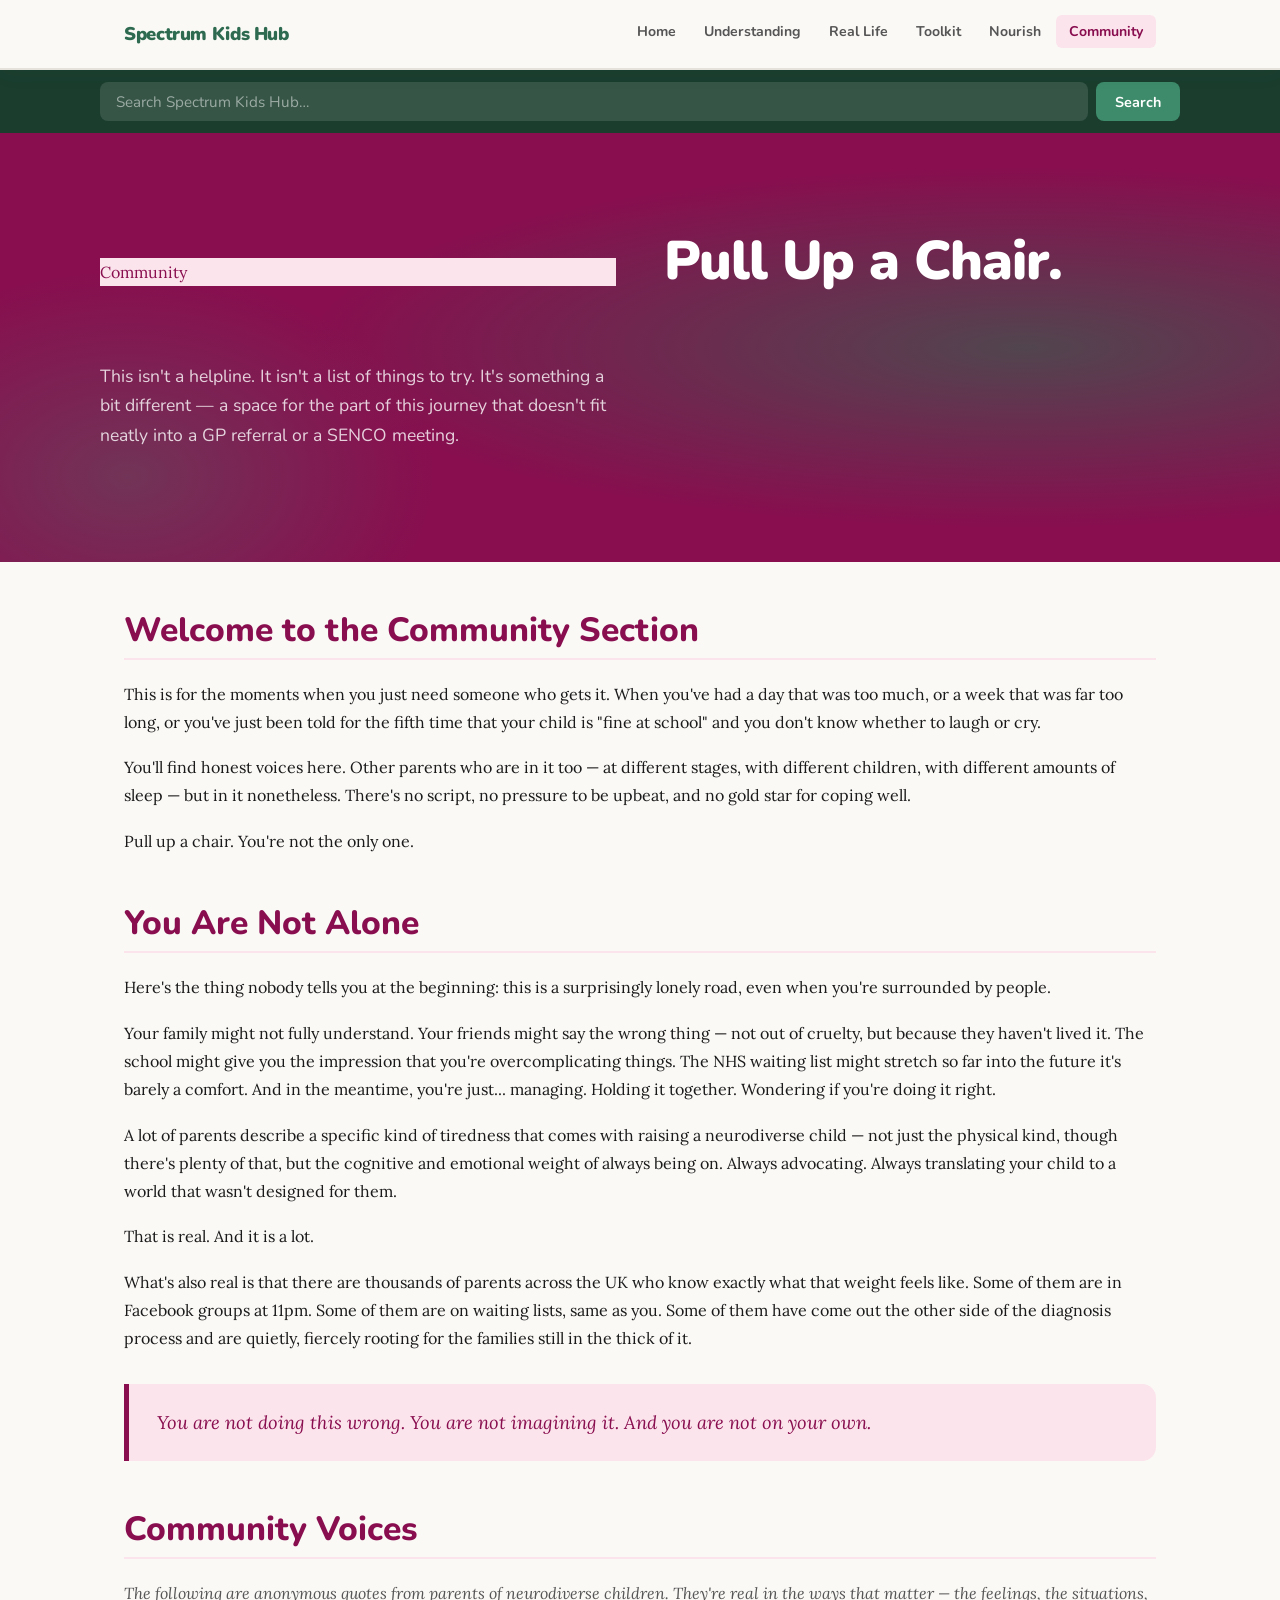
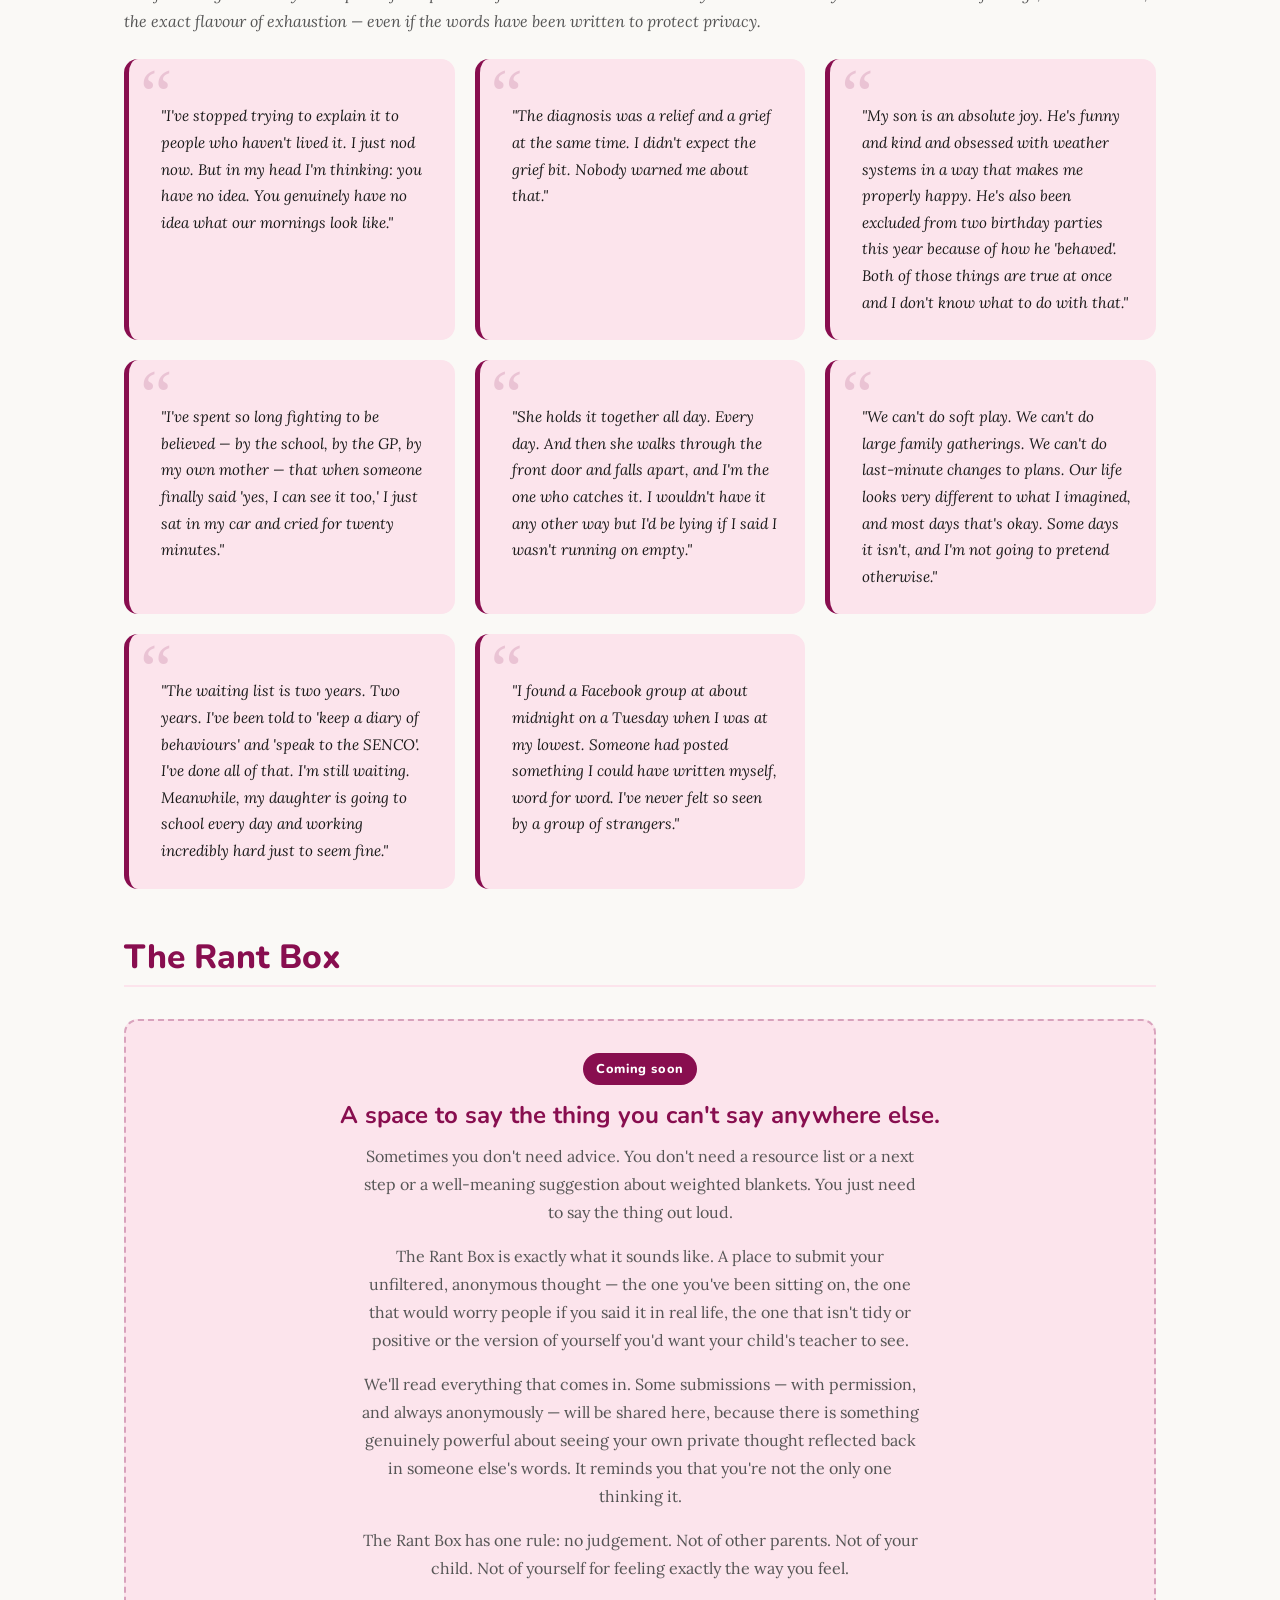
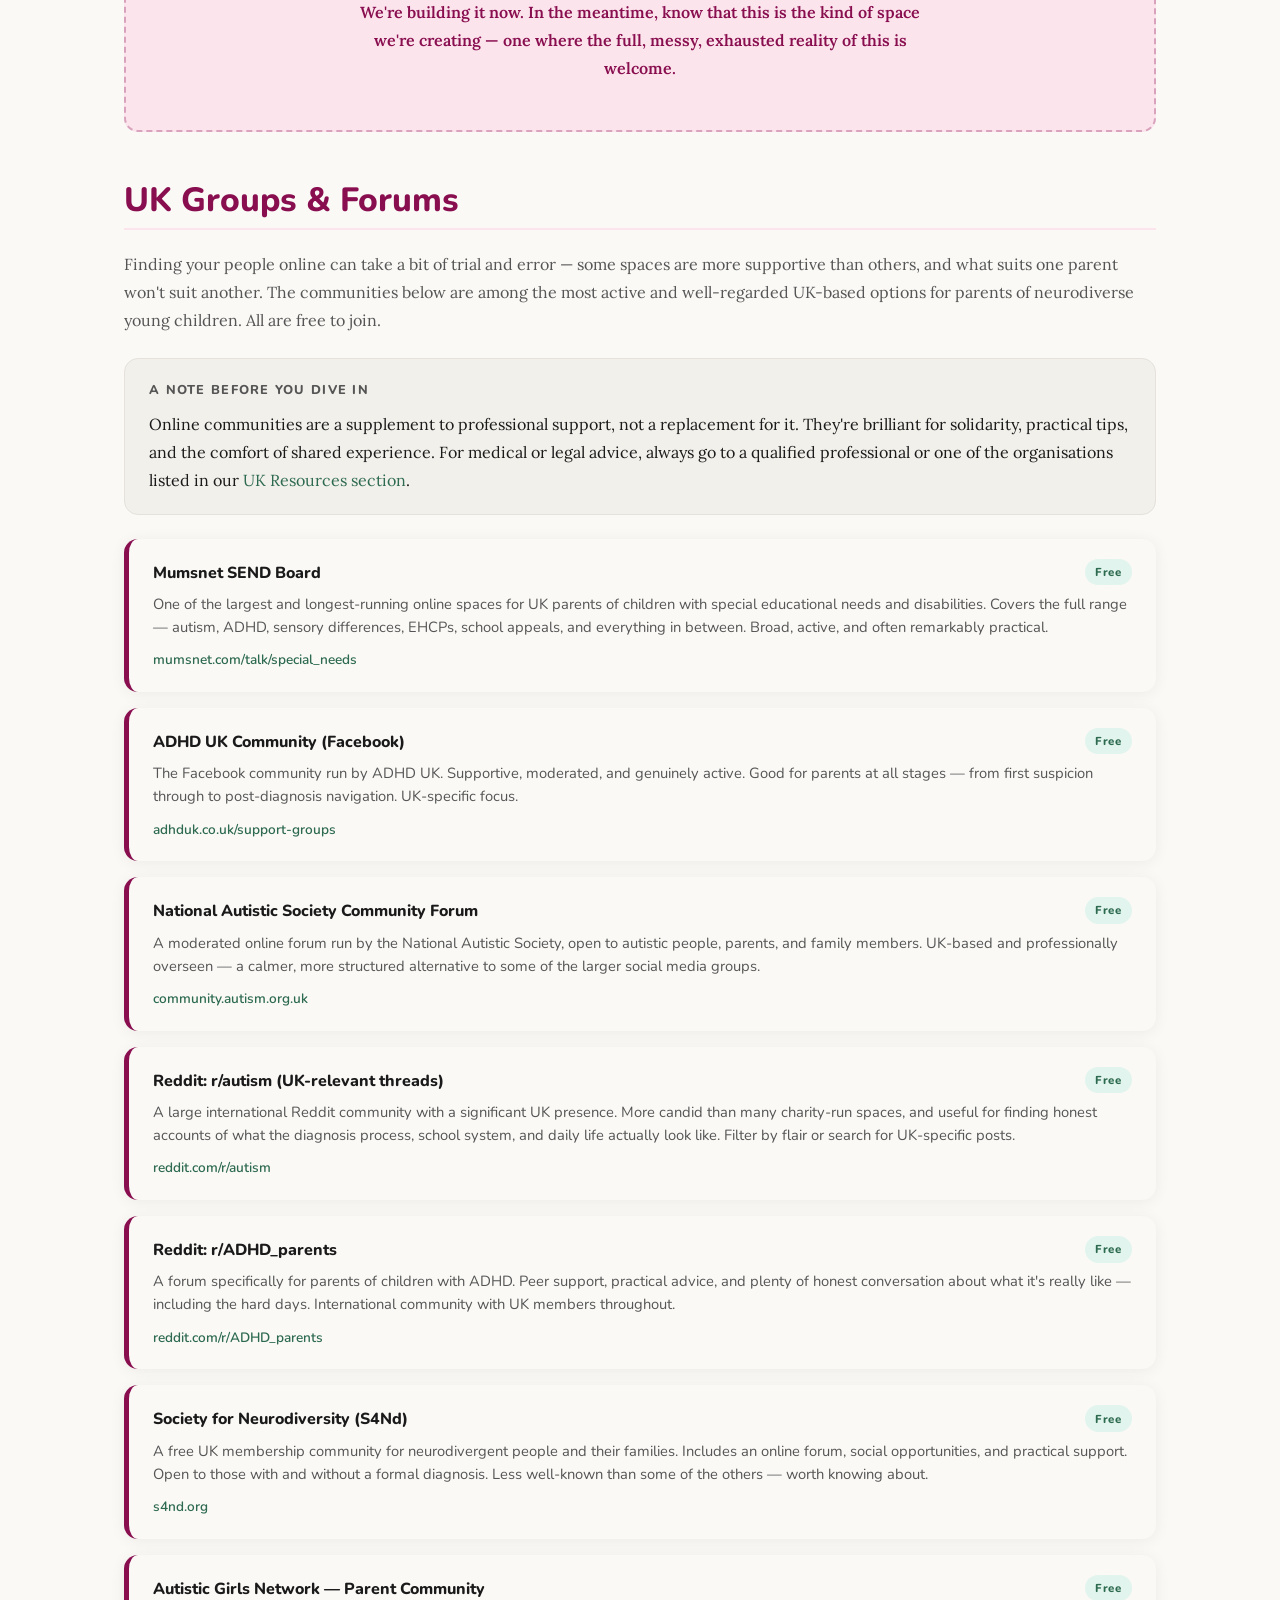
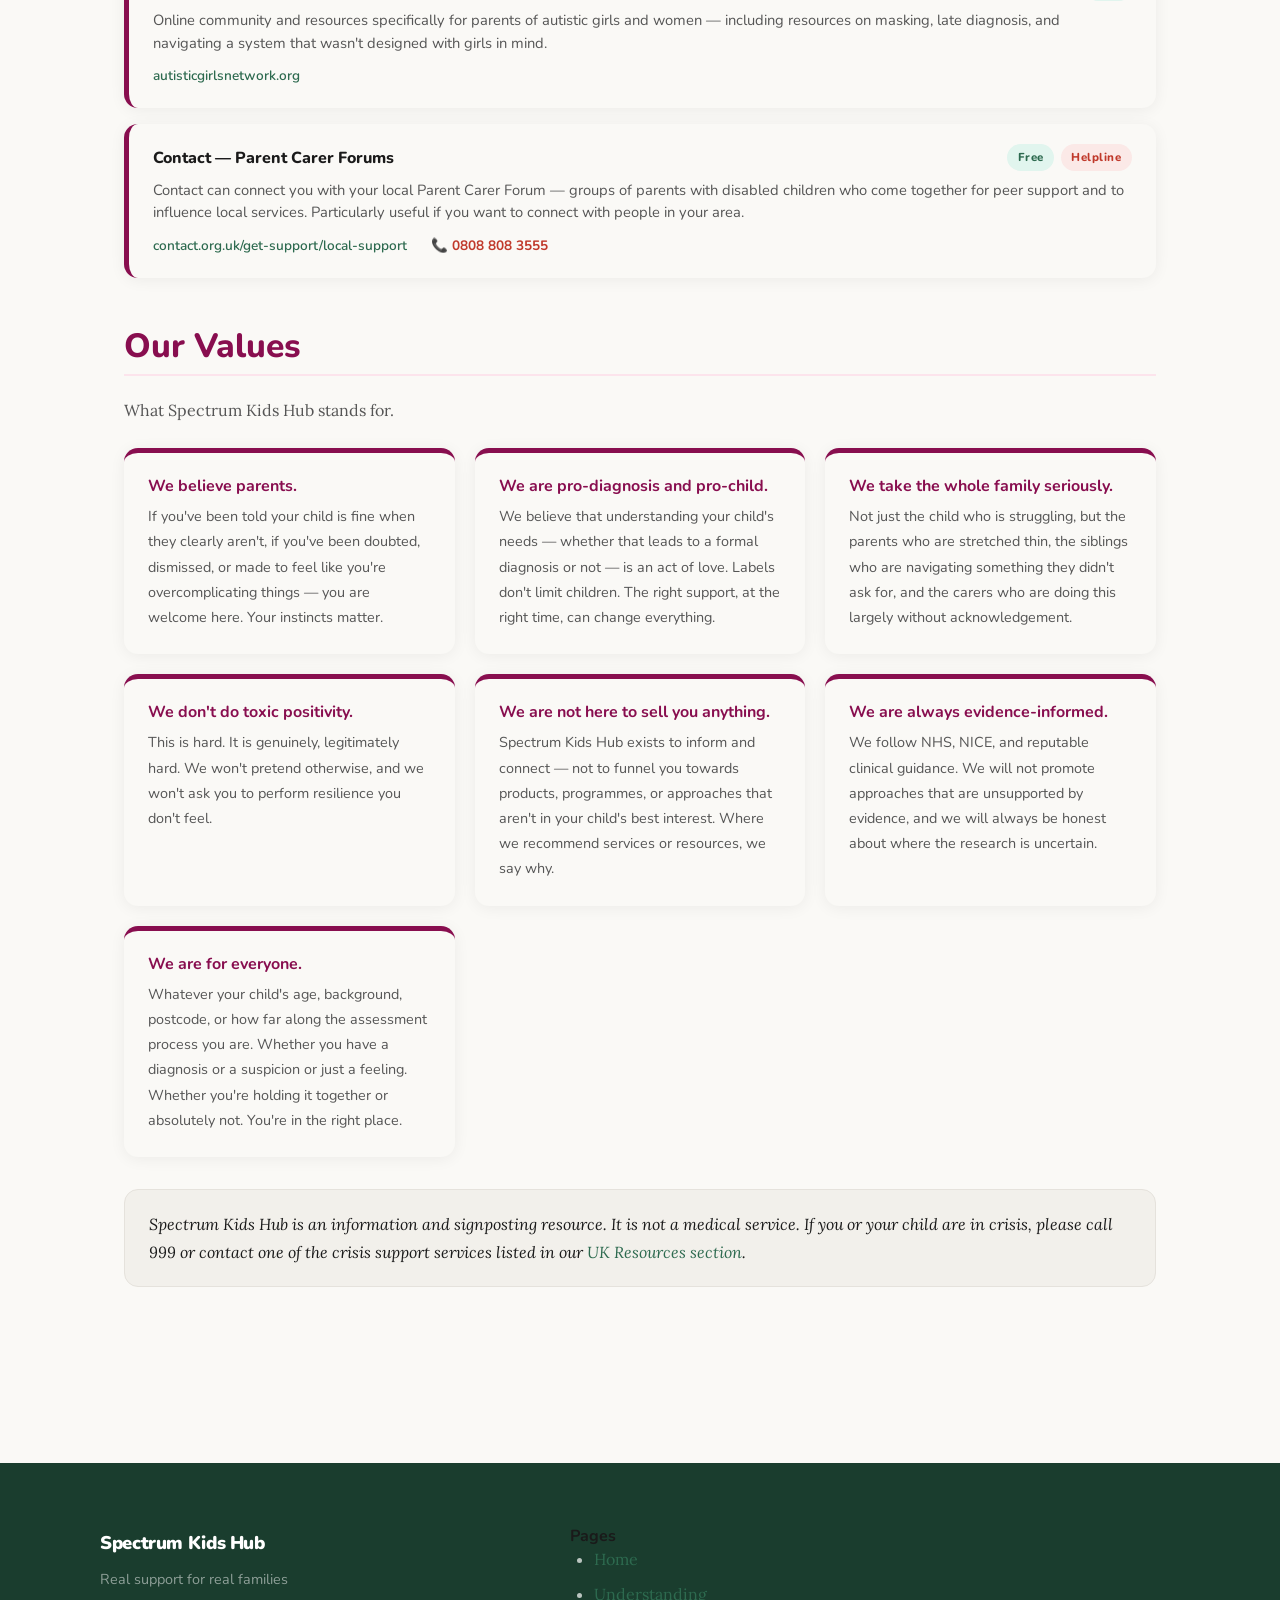
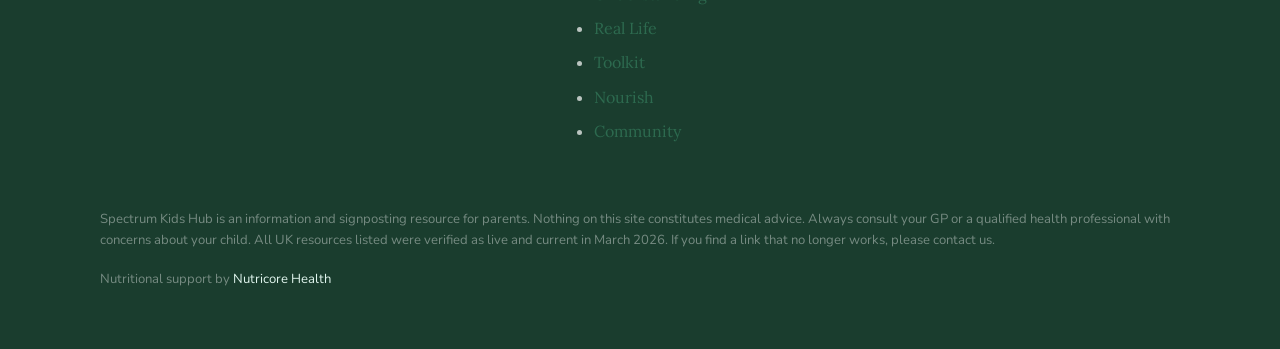
==== commit 620fc219: "Add files via upload" ====
--- a/community.html
+++ b/community.html
@@ -41,6 +41,15 @@
     </div>
   </nav>
 
+  <!-- Search Bar -->
+  <div class="search-wrap">
+    <div class="search-inner">
+      <input class="search-input" type="search" id="siteSearch" placeholder="Search Spectrum Kids Hub…" aria-label="Search the site">
+      <button class="search-btn" onclick="runSearch()">Search</button>
+    </div>
+    <div class="search-results" id="searchResults"></div>
+  </div>
+
   <!-- Hero -->
   <section class="hero hero--community">
     <div class="hero__inner">
--- a/styles.css
+++ b/styles.css
@@ -1,725 +1,698 @@
 /* ============================================================
-   Spectrum Kids Hub — styles.css
-   Brand Guidelines v1.0 · March 2026
+   Spectrum Kids Hub — styles.css v2
+   Bold, warm, editorial. Built for tired parents on phones.
    ============================================================ */
 
-@import url('https://fonts.googleapis.com/css2?family=Nunito:wght@400;600;700;800&family=Inter:wght@400;500&display=swap');
-
-/* ── CSS Variables ─────────────────────────────────────────── */
+@import url('https://fonts.googleapis.com/css2?family=Nunito:wght@400;600;700;800;900&family=Lora:ital,wght@0,400;0,600;1,400&display=swap');
+
+/* ── Variables ─────────────────────────────────────────────── */
 :root {
-  /* Primary brand */
-  --teal:          #2D6A4F;
-  --teal-light:    #E1F5EE;
-  --warm-white:    #FAF9F6;
-  --off-white:     #F2F0EB;
-  --charcoal:      #1A1A1A;
-  --mid-grey:      #555555;
-  --muted-grey:    #888888;
-
-  /* Section accents */
-  --understanding: #553C9A;
+  --teal:             #2D6A4F;
+  --teal-mid:         #3D8B6A;
+  --teal-light:       #E1F5EE;
+  --teal-dark:        #1A3D2E;
+  --warm-white:       #FAF9F6;
+  --off-white:        #F2F0EB;
+  --charcoal:         #1A1A1A;
+  --mid-grey:         #555555;
+  --muted-grey:       #888888;
+  --border:           #E5E2DC;
+
+  --understanding:    #553C9A;
   --understanding-bg: #EDE7F6;
-  --reallife:      #C0392B;
-  --reallife-bg:   #FBE9E7;
-  --toolkit:       #D35400;
-  --toolkit-bg:    #FFF8E1;
-  --nourish:       #1B5E20;
-  --nourish-bg:    #E8F5E9;
-  --community:     #880E4F;
-  --community-bg:  #FCE4EC;
-
-  /* Typography */
+  --reallife:         #C0392B;
+  --reallife-bg:      #FBE9E7;
+  --toolkit:          #D35400;
+  --toolkit-bg:       #FFF3E0;
+  --nourish:          #1B5E20;
+  --nourish-bg:       #E8F5E9;
+  --community:        #880E4F;
+  --community-bg:     #FCE4EC;
+
   --font-head: 'Nunito', sans-serif;
-  --font-body: 'Inter', sans-serif;
-
-  /* Spacing */
-  --max-w: 1100px;
-  --section-pad: 4rem 1.5rem;
-  --radius: 12px;
-  --shadow: 0 4px 20px rgba(0,0,0,0.07);
-  --shadow-hover: 0 8px 32px rgba(0,0,0,0.12);
+  --font-body: 'Lora', Georgia, serif;
+
+  --max-w:      1080px;
+  --radius:     14px;
+  --radius-sm:  8px;
+  --shadow:     0 2px 16px rgba(0,0,0,0.06);
+  --shadow-md:  0 6px 28px rgba(0,0,0,0.10);
+  --shadow-lg:  0 12px 48px rgba(0,0,0,0.14);
 }
 
 /* ── Reset ─────────────────────────────────────────────────── */
 *, *::before, *::after { box-sizing: border-box; margin: 0; padding: 0; }
-html { scroll-behavior: smooth; }
+html { scroll-behavior: smooth; font-size: 16px; }
 body {
   font-family: var(--font-body);
-  font-size: 16px;
-  line-height: 1.7;
   color: var(--charcoal);
   background: var(--warm-white);
-}
-img { max-width: 100%; display: block; }
+  line-height: 1.75;
+  -webkit-font-smoothing: antialiased;
+}
+img { max-width: 100%; display: block; border-radius: var(--radius-sm); }
 a { color: var(--teal); text-decoration: none; }
 a:hover { text-decoration: underline; }
 
 /* ── Typography ────────────────────────────────────────────── */
-h1, h2, h3, h4, h5 {
+h1,h2,h3,h4,h5 {
   font-family: var(--font-head);
-  line-height: 1.25;
+  line-height: 1.2;
   color: var(--charcoal);
 }
-h1 { font-size: clamp(2rem, 5vw, 3rem); font-weight: 800; }
-h2 { font-size: clamp(1.5rem, 3vw, 2rem); font-weight: 700; }
-h3 { font-size: clamp(1.15rem, 2vw, 1.5rem); font-weight: 700; }
-h4 { font-size: 1.1rem; font-weight: 600; }
-p { margin-bottom: 1rem; color: var(--charcoal); }
+h1 { font-size: clamp(2.2rem, 5vw, 3.4rem); font-weight: 900; letter-spacing: -0.02em; }
+h2 { font-size: clamp(1.5rem, 3vw, 2.1rem); font-weight: 800; }
+h3 { font-size: clamp(1.1rem, 2vw, 1.35rem); font-weight: 700; }
+h4 { font-size: 1rem; font-weight: 700; }
+p  { margin-bottom: 1.1rem; }
 ul, ol { padding-left: 1.5rem; margin-bottom: 1rem; }
-li { margin-bottom: 0.4rem; }
+li { margin-bottom: 0.5rem; line-height: 1.65; }
 strong { font-weight: 700; }
 
-/* ── Utility ───────────────────────────────────────────────── */
+/* ── Layout ────────────────────────────────────────────────── */
 .container { max-width: var(--max-w); margin: 0 auto; padding: 0 1.5rem; }
-.sr-only { position: absolute; width: 1px; height: 1px; overflow: hidden; clip: rect(0,0,0,0); white-space: nowrap; }
-.text-muted { color: var(--mid-grey); }
-.small { font-size: 14px; color: var(--muted-grey); }
-
-/* ── Navigation ────────────────────────────────────────────── */
+.section    { padding: 5rem 1.5rem; }
+.section--alt { background: var(--off-white); }
+.section--dark { background: var(--teal-dark); color: #fff; }
+.section--dark h2, .section--dark h3, .section--dark p { color: #fff; }
+
+/* ── Nav ────────────────────────────────────────────────────── */
 .nav {
-  position: sticky;
-  top: 0;
-  z-index: 100;
+  position: sticky; top: 0; z-index: 200;
   background: var(--warm-white);
-  border-bottom: 2px solid var(--teal-light);
-  box-shadow: 0 2px 12px rgba(45,106,79,0.08);
+  border-bottom: 2px solid var(--border);
+  box-shadow: 0 2px 20px rgba(45,106,79,0.07);
 }
 .nav__inner {
-  max-width: var(--max-w);
-  margin: 0 auto;
+  max-width: var(--max-w); margin: 0 auto;
   padding: 0 1.5rem;
-  display: flex;
-  align-items: center;
-  justify-content: space-between;
-  height: 64px;
+  display: flex; align-items: center; justify-content: space-between;
+  height: 68px;
 }
 .nav__logo {
   font-family: var(--font-head);
-  font-size: 1.2rem;
-  font-weight: 800;
-  color: var(--teal);
+  font-size: 1.15rem; font-weight: 900;
+  color: var(--teal); letter-spacing: -0.02em;
   text-decoration: none;
-  letter-spacing: -0.02em;
-  white-space: nowrap;
+  display: flex; align-items: center; gap: 0.5rem;
+}
+.nav__logo-dot {
+  width: 10px; height: 10px; border-radius: 50%;
+  background: var(--teal); display: inline-block;
+  box-shadow: 14px 0 0 rgba(45,106,79,0.3), 28px 0 0 rgba(45,106,79,0.15);
 }
 .nav__logo:hover { text-decoration: none; opacity: 0.85; }
 .nav__links {
-  display: flex;
-  list-style: none;
-  gap: 0.25rem;
-  padding: 0;
-  margin: 0;
+  display: flex; list-style: none;
+  gap: 0.15rem; padding: 0; margin: 0;
 }
 .nav__links a {
   font-family: var(--font-head);
-  font-size: 0.9rem;
-  font-weight: 600;
+  font-size: 0.88rem; font-weight: 700;
   color: var(--mid-grey);
   text-decoration: none;
-  padding: 0.4rem 0.75rem;
+  padding: 0.45rem 0.8rem;
   border-radius: 6px;
   transition: background 0.15s, color 0.15s;
 }
 .nav__links a:hover { background: var(--off-white); color: var(--charcoal); text-decoration: none; }
-
-/* Active states per section */
-.nav__links a.active-home     { color: var(--teal);          background: var(--teal-light); }
-.nav__links a.active-understanding { color: var(--understanding); background: var(--understanding-bg); }
-.nav__links a.active-reallife { color: var(--reallife);      background: var(--reallife-bg); }
-.nav__links a.active-toolkit  { color: var(--toolkit);       background: var(--toolkit-bg); }
-.nav__links a.active-nourish  { color: var(--nourish);       background: var(--nourish-bg); }
-.nav__links a.active-community{ color: var(--community);     background: var(--community-bg); }
+.nav__links a.active-home        { color: var(--teal);          background: var(--teal-light); }
+.nav__links a.active-understanding{ color: var(--understanding); background: var(--understanding-bg); }
+.nav__links a.active-reallife    { color: var(--reallife);      background: var(--reallife-bg); }
+.nav__links a.active-toolkit     { color: var(--toolkit);       background: var(--toolkit-bg); }
+.nav__links a.active-nourish     { color: var(--nourish);       background: var(--nourish-bg); }
+.nav__links a.active-community   { color: var(--community);     background: var(--community-bg); }
 
 /* Hamburger */
 .nav__burger {
-  display: none;
-  background: none;
-  border: none;
-  cursor: pointer;
-  padding: 0.5rem;
-  flex-direction: column;
-  gap: 5px;
+  display: none; background: none; border: none;
+  cursor: pointer; padding: 0.5rem;
+  flex-direction: column; gap: 5px;
 }
 .nav__burger span {
-  display: block;
-  width: 24px;
-  height: 2px;
-  background: var(--teal);
-  border-radius: 2px;
+  display: block; width: 24px; height: 2px;
+  background: var(--teal); border-radius: 2px;
   transition: transform 0.2s, opacity 0.2s;
 }
 .nav__burger.open span:nth-child(1) { transform: translateY(7px) rotate(45deg); }
 .nav__burger.open span:nth-child(2) { opacity: 0; }
 .nav__burger.open span:nth-child(3) { transform: translateY(-7px) rotate(-45deg); }
 
-@media (max-width: 768px) {
+@media (max-width: 760px) {
   .nav__burger { display: flex; }
   .nav__links {
-    display: none;
-    position: absolute;
-    top: 64px;
-    left: 0;
-    right: 0;
+    display: none; position: absolute;
+    top: 68px; left: 0; right: 0;
     background: var(--warm-white);
-    border-bottom: 2px solid var(--teal-light);
+    border-bottom: 2px solid var(--border);
     flex-direction: column;
-    padding: 1rem 1.5rem;
-    gap: 0.5rem;
-    box-shadow: 0 8px 24px rgba(0,0,0,0.08);
+    padding: 1rem 1.5rem 1.5rem;
+    gap: 0.35rem;
+    box-shadow: 0 12px 32px rgba(0,0,0,0.1);
   }
   .nav__links.open { display: flex; }
-  .nav__links a { padding: 0.6rem 1rem; font-size: 1rem; }
-}
-
-/* ── Hero ──────────────────────────────────────────────────── */
+  .nav__links a { padding: 0.65rem 1rem; font-size: 1rem; }
+}
+
+/* ── Search Bar ─────────────────────────────────────────────── */
+.search-wrap {
+  background: var(--teal-dark);
+  padding: 0.75rem 1.5rem;
+}
+.search-inner {
+  max-width: var(--max-w); margin: 0 auto;
+  display: flex; gap: 0.5rem;
+}
+.search-input {
+  flex: 1;
+  font-family: var(--font-head);
+  font-size: 0.95rem;
+  padding: 0.6rem 1rem;
+  border: none; border-radius: 8px;
+  background: rgba(255,255,255,0.12);
+  color: #fff;
+  outline: none;
+}
+.search-input::placeholder { color: rgba(255,255,255,0.5); }
+.search-input:focus { background: rgba(255,255,255,0.2); }
+.search-btn {
+  font-family: var(--font-head); font-weight: 700;
+  font-size: 0.9rem;
+  padding: 0.6rem 1.2rem;
+  background: var(--teal-mid); color: #fff;
+  border: none; border-radius: 8px; cursor: pointer;
+  transition: background 0.15s;
+}
+.search-btn:hover { background: var(--teal); }
+.search-results {
+  max-width: var(--max-w); margin: 0.5rem auto 0;
+  display: none;
+}
+.search-results.visible { display: block; }
+.search-result-item {
+  background: rgba(255,255,255,0.1);
+  border-radius: 8px;
+  padding: 0.75rem 1rem;
+  margin-bottom: 0.4rem;
+  color: #fff;
+}
+.search-result-item a { color: var(--teal-light); font-weight: 700; display: block; font-family: var(--font-head); }
+.search-result-item p { color: rgba(255,255,255,0.7); font-size: 0.85rem; margin: 0.2rem 0 0; font-family: var(--font-head); }
+.search-no-results { color: rgba(255,255,255,0.6); font-family: var(--font-head); font-size: 0.9rem; padding: 0.5rem 0; }
+
+/* ── Hero ───────────────────────────────────────────────────── */
 .hero {
-  background: linear-gradient(135deg, var(--teal-light) 0%, var(--warm-white) 60%);
-  padding: 5rem 1.5rem 4rem;
-  text-align: center;
-  position: relative;
-  overflow: hidden;
+  background: var(--teal-dark);
+  color: #fff;
+  padding: 6rem 1.5rem 5rem;
+  position: relative; overflow: hidden;
 }
 .hero::before {
   content: '';
-  position: absolute;
-  top: -80px; right: -80px;
-  width: 320px; height: 320px;
-  border-radius: 50%;
-  background: var(--teal-light);
-  opacity: 0.5;
-}
-.hero::after {
-  content: '';
-  position: absolute;
-  bottom: -60px; left: -60px;
-  width: 240px; height: 240px;
-  border-radius: 50%;
-  background: var(--teal-light);
-  opacity: 0.4;
-}
-.hero__inner { position: relative; z-index: 1; max-width: 780px; margin: 0 auto; }
-.hero__tagline {
-  display: inline-block;
+  position: absolute; inset: 0;
+  background:
+    radial-gradient(ellipse 80% 60% at 80% 50%, rgba(45,106,79,0.6) 0%, transparent 70%),
+    radial-gradient(ellipse 40% 80% at 10% 80%, rgba(61,139,106,0.3) 0%, transparent 60%);
+  pointer-events: none;
+}
+.hero__inner {
+  position: relative; z-index: 1;
+  max-width: var(--max-w); margin: 0 auto;
+  display: grid; grid-template-columns: 1fr 1fr;
+  gap: 3rem; align-items: center;
+}
+.hero__text {}
+.hero__eyebrow {
+  display: inline-flex; align-items: center; gap: 0.5rem;
   font-family: var(--font-head);
-  font-size: 0.85rem;
-  font-weight: 700;
-  letter-spacing: 0.12em;
-  text-transform: uppercase;
-  color: var(--teal);
-  background: var(--teal-light);
-  border: 1.5px solid rgba(45,106,79,0.2);
-  padding: 0.35rem 1rem;
+  font-size: 0.8rem; font-weight: 800;
+  letter-spacing: 0.14em; text-transform: uppercase;
+  color: var(--teal-light);
+  background: rgba(255,255,255,0.08);
+  border: 1px solid rgba(255,255,255,0.15);
+  padding: 0.4rem 1rem;
   border-radius: 20px;
   margin-bottom: 1.25rem;
 }
-.hero h1 { margin-bottom: 1.25rem; }
+.hero h1 { color: #fff; margin-bottom: 1.25rem; }
+.hero h1 em { font-style: normal; color: var(--teal-light); }
 .hero__lead {
-  font-size: 1.15rem;
-  color: var(--mid-grey);
-  max-width: 620px;
-  margin: 0 auto 2rem;
-  font-family: var(--font-body);
-}
-.hero__ctas { display: flex; gap: 1rem; justify-content: center; flex-wrap: wrap; }
-
-/* Section-specific hero variants */
-.hero--understanding { background: linear-gradient(135deg, var(--understanding-bg) 0%, var(--warm-white) 60%); }
-.hero--understanding::before, .hero--understanding::after { background: var(--understanding-bg); }
-.hero--reallife { background: linear-gradient(135deg, var(--reallife-bg) 0%, var(--warm-white) 60%); }
-.hero--reallife::before, .hero--reallife::after { background: var(--reallife-bg); }
-.hero--toolkit { background: linear-gradient(135deg, var(--toolkit-bg) 0%, var(--warm-white) 60%); }
-.hero--toolkit::before, .hero--toolkit::after { background: var(--toolkit-bg); }
-.hero--nourish { background: linear-gradient(135deg, var(--nourish-bg) 0%, var(--warm-white) 60%); }
-.hero--nourish::before, .hero--nourish::after { background: var(--nourish-bg); }
-.hero--community { background: linear-gradient(135deg, var(--community-bg) 0%, var(--warm-white) 60%); }
-.hero--community::before, .hero--community::after { background: var(--community-bg); }
-
-/* ── Buttons ───────────────────────────────────────────────── */
+  font-size: 1.1rem; color: rgba(255,255,255,0.8);
+  max-width: 520px; margin-bottom: 2rem;
+  font-family: var(--font-head); font-weight: 400;
+  line-height: 1.65;
+}
+.hero__ctas { display: flex; gap: 0.75rem; flex-wrap: wrap; }
+.hero__image {
+  position: relative;
+}
+.hero__img-frame {
+  border-radius: 20px;
+  overflow: hidden;
+  aspect-ratio: 4/3;
+  background: rgba(255,255,255,0.06);
+  border: 1px solid rgba(255,255,255,0.1);
+  display: flex; align-items: center; justify-content: center;
+}
+.hero__img-frame img {
+  width: 100%; height: 100%; object-fit: cover;
+  border-radius: 0;
+}
+.hero__img-placeholder {
+  text-align: center; padding: 2rem;
+  color: rgba(255,255,255,0.4);
+  font-family: var(--font-head); font-size: 0.85rem;
+}
+.hero__img-placeholder .icon { font-size: 3rem; margin-bottom: 0.5rem; }
+.hero__stat-strip {
+  display: flex; gap: 1.5rem; margin-top: 1.5rem;
+  flex-wrap: wrap;
+}
+.hero__stat {
+  text-align: center;
+  background: rgba(255,255,255,0.07);
+  border: 1px solid rgba(255,255,255,0.1);
+  border-radius: 12px;
+  padding: 0.75rem 1.25rem;
+  min-width: 100px;
+}
+.hero__stat strong {
+  display: block;
+  font-family: var(--font-head); font-size: 1.6rem; font-weight: 900;
+  color: var(--teal-light); line-height: 1;
+}
+.hero__stat span {
+  font-family: var(--font-head); font-size: 0.75rem;
+  color: rgba(255,255,255,0.55); text-transform: uppercase; letter-spacing: 0.06em;
+}
+
+/* Section hero variants */
+.hero--page {
+  padding: 4rem 1.5rem 3.5rem;
+  background: var(--teal-dark);
+}
+.hero--page .hero__inner {
+  grid-template-columns: 1fr;
+  max-width: 700px;
+  text-align: center;
+  justify-items: center;
+}
+.hero--page .hero__lead { margin: 0 auto 1.5rem; }
+.hero--understanding { background: var(--understanding); }
+.hero--reallife      { background: var(--reallife); }
+.hero--toolkit       { background: var(--toolkit); }
+.hero--nourish       { background: var(--nourish); }
+.hero--community     { background: var(--community); }
+
+@media (max-width: 720px) {
+  .hero { padding: 4rem 1.25rem 3.5rem; }
+  .hero__inner { grid-template-columns: 1fr; }
+  .hero__image { display: none; }
+}
+
+/* ── Buttons ────────────────────────────────────────────────── */
 .btn {
+  display: inline-flex; align-items: center; gap: 0.4rem;
+  font-family: var(--font-head); font-size: 0.95rem; font-weight: 700;
+  padding: 0.75rem 1.75rem;
+  border-radius: var(--radius-sm); cursor: pointer;
+  text-decoration: none; border: none;
+  transition: transform 0.15s, box-shadow 0.15s, filter 0.15s;
+}
+.btn:hover { text-decoration: none; transform: translateY(-2px); box-shadow: var(--shadow-md); }
+.btn--primary { background: var(--teal); color: #fff; }
+.btn--primary:hover { filter: brightness(1.1); }
+.btn--white  { background: #fff; color: var(--teal); }
+.btn--white:hover  { background: var(--teal-light); }
+.btn--ghost  { background: rgba(255,255,255,0.12); color: #fff; border: 1.5px solid rgba(255,255,255,0.3); }
+.btn--ghost:hover  { background: rgba(255,255,255,0.22); }
+.btn--outline{ background: transparent; color: var(--teal); border: 2px solid var(--teal); }
+.btn--outline:hover{ background: var(--teal-light); }
+.btn--sm { font-size: 0.85rem; padding: 0.5rem 1.1rem; }
+
+/* ── Section Header ─────────────────────────────────────────── */
+.section__head { text-align: center; margin-bottom: 3rem; }
+.section__head .eyebrow {
   display: inline-block;
-  font-family: var(--font-head);
-  font-size: 0.95rem;
-  font-weight: 600;
-  padding: 0.7rem 1.6rem;
-  border-radius: 8px;
-  cursor: pointer;
-  text-decoration: none;
-  transition: transform 0.15s, box-shadow 0.15s, background 0.15s;
-  border: none;
-}
-.btn:hover { text-decoration: none; transform: translateY(-1px); box-shadow: var(--shadow); }
-.btn--primary { background: var(--teal); color: #fff; }
-.btn--primary:hover { background: #235540; }
-.btn--outline { background: transparent; color: var(--teal); border: 2px solid var(--teal); }
-.btn--outline:hover { background: var(--teal-light); }
-.btn--section { background: var(--section-color, var(--teal)); color: #fff; }
-
-/* ── Section Layout ────────────────────────────────────────── */
-.section { padding: var(--section-pad); }
-.section--alt { background: var(--off-white); }
-.section__header { text-align: center; margin-bottom: 2.5rem; }
-.section__header h2 { margin-bottom: 0.5rem; }
-.section__header p { color: var(--mid-grey); max-width: 600px; margin: 0 auto; }
-
-/* ── Cards ─────────────────────────────────────────────────── */
-.card-grid {
+  font-family: var(--font-head); font-size: 0.75rem; font-weight: 800;
+  letter-spacing: 0.14em; text-transform: uppercase;
+  color: var(--teal); margin-bottom: 0.6rem;
+}
+.section__head h2 { margin-bottom: 0.6rem; }
+.section__head p { color: var(--mid-grey); max-width: 560px; margin: 0 auto; font-size: 1.05rem; }
+
+/* ── Image Card ─────────────────────────────────────────────── */
+.img-card {
+  border-radius: var(--radius);
+  overflow: hidden;
+  aspect-ratio: 16/10;
+  background: var(--off-white);
+  position: relative;
+  box-shadow: var(--shadow);
+}
+.img-card img {
+  width: 100%; height: 100%;
+  object-fit: cover; border-radius: 0;
+  transition: transform 0.4s;
+}
+.img-card:hover img { transform: scale(1.04); }
+.img-placeholder {
+  width: 100%; height: 100%;
+  display: flex; flex-direction: column;
+  align-items: center; justify-content: center;
+  gap: 0.5rem;
+  color: var(--muted-grey);
+  font-family: var(--font-head); font-size: 0.85rem;
+  text-align: center; padding: 1rem;
+  background: linear-gradient(135deg, var(--off-white) 0%, var(--border) 100%);
+}
+.img-placeholder .ph-icon { font-size: 2.5rem; opacity: 0.4; }
+.img-placeholder .ph-label { font-size: 0.75rem; font-weight: 700; letter-spacing: 0.05em; opacity: 0.6; }
+
+/* ── Feature Grid (homepage sections) ─────────────────────── */
+.feature-grid {
   display: grid;
   grid-template-columns: repeat(auto-fill, minmax(300px, 1fr));
   gap: 1.5rem;
 }
-.card {
+.feature-card {
   background: var(--warm-white);
   border-radius: var(--radius);
   box-shadow: var(--shadow);
-  padding: 1.75rem;
+  overflow: hidden;
   transition: box-shadow 0.2s, transform 0.2s;
-}
-.card:hover { box-shadow: var(--shadow-hover); transform: translateY(-2px); }
-.card__icon {
-  width: 44px; height: 44px;
-  border-radius: 10px;
-  display: flex; align-items: center; justify-content: center;
-  font-size: 1.3rem;
-  margin-bottom: 1rem;
-}
-.card h3 { margin-bottom: 0.5rem; font-size: 1.1rem; }
-.card p { color: var(--mid-grey); font-size: 0.95rem; margin-bottom: 0; }
-
-/* Section nav cards on homepage */
-.nav-cards { display: grid; grid-template-columns: repeat(auto-fill, minmax(280px, 1fr)); gap: 1.25rem; }
-.nav-card {
+  text-decoration: none;
   display: block;
-  background: var(--warm-white);
-  border-radius: var(--radius);
-  box-shadow: var(--shadow);
-  padding: 1.5rem;
-  text-decoration: none;
-  border-left: 4px solid var(--card-accent, var(--teal));
-  transition: box-shadow 0.2s, transform 0.2s;
-}
-.nav-card:hover { box-shadow: var(--shadow-hover); transform: translateY(-2px); text-decoration: none; }
-.nav-card__label {
-  font-family: var(--font-head);
-  font-size: 0.75rem;
-  font-weight: 700;
-  letter-spacing: 0.1em;
-  text-transform: uppercase;
+}
+.feature-card:hover { box-shadow: var(--shadow-md); transform: translateY(-3px); text-decoration: none; }
+.feature-card__img {
+  aspect-ratio: 3/2;
+  background: var(--off-white);
+  overflow: hidden;
+  position: relative;
+}
+.feature-card__img img { width: 100%; height: 100%; object-fit: cover; }
+.feature-card__accent {
+  position: absolute; bottom: 0; left: 0; right: 0;
+  height: 5px;
+  background: var(--card-accent, var(--teal));
+}
+.feature-card__body { padding: 1.5rem; }
+.feature-card__label {
+  font-family: var(--font-head); font-size: 0.7rem; font-weight: 800;
+  letter-spacing: 0.14em; text-transform: uppercase;
   color: var(--card-accent, var(--teal));
   margin-bottom: 0.4rem;
 }
-.nav-card h3 { font-size: 1rem; color: var(--charcoal); margin-bottom: 0.4rem; }
-.nav-card p { font-size: 0.9rem; color: var(--mid-grey); margin: 0; }
-
-/* ── Pull Quote ────────────────────────────────────────────── */
+.feature-card__body h3 { font-size: 1.05rem; color: var(--charcoal); margin-bottom: 0.4rem; }
+.feature-card__body p  { font-size: 0.9rem; color: var(--mid-grey); margin: 0; font-family: var(--font-head); }
+
+/* ── Two-col Image+Text ──────────────────────────────────────── */
+.split { display: grid; grid-template-columns: 1fr 1fr; gap: 4rem; align-items: center; }
+.split--reverse { direction: rtl; }
+.split--reverse > * { direction: ltr; }
+@media (max-width: 700px) {
+  .split, .split--reverse { grid-template-columns: 1fr; direction: ltr; }
+}
+.split__text h2 { margin-bottom: 1rem; }
+.split__text p  { color: var(--mid-grey); }
+
+/* ── Pull Quote ─────────────────────────────────────────────── */
 .pull-quote {
-  border-left: 4px solid var(--teal);
+  border-left: 5px solid var(--teal);
   background: var(--teal-light);
-  padding: 1.25rem 1.5rem;
+  padding: 1.5rem 1.75rem;
   border-radius: 0 var(--radius) var(--radius) 0;
-  margin: 1.75rem 0;
+  margin: 2rem 0;
 }
 .pull-quote p {
-  font-family: var(--font-head);
-  font-size: 1.05rem;
+  font-family: var(--font-body);
   font-style: italic;
-  color: var(--teal);
+  font-size: 1.15rem;
+  color: var(--teal-dark);
+  line-height: 1.6;
   margin: 0;
-  font-weight: 600;
-}
-
-/* Coloured variants */
+}
+.pull-quote--lg p { font-size: 1.35rem; }
 .pull-quote--understanding { border-color: var(--understanding); background: var(--understanding-bg); }
 .pull-quote--understanding p { color: var(--understanding); }
-.pull-quote--reallife { border-color: var(--reallife); background: var(--reallife-bg); }
-.pull-quote--reallife p { color: var(--reallife); }
-.pull-quote--toolkit { border-color: var(--toolkit); background: var(--toolkit-bg); }
-.pull-quote--toolkit p { color: var(--toolkit); }
-.pull-quote--nourish { border-color: var(--nourish); background: var(--nourish-bg); }
-.pull-quote--nourish p { color: var(--nourish); }
-.pull-quote--community { border-color: var(--community); background: var(--community-bg); }
-.pull-quote--community p { color: var(--community); }
-
-/* ── Callout Box ───────────────────────────────────────────── */
+.pull-quote--reallife       { border-color: var(--reallife);      background: var(--reallife-bg); }
+.pull-quote--reallife p     { color: var(--reallife); }
+.pull-quote--toolkit        { border-color: var(--toolkit);       background: var(--toolkit-bg); }
+.pull-quote--toolkit p      { color: var(--toolkit); }
+.pull-quote--nourish        { border-color: var(--nourish);       background: var(--nourish-bg); }
+.pull-quote--nourish p      { color: var(--nourish); }
+.pull-quote--community      { border-color: var(--community);     background: var(--community-bg); }
+.pull-quote--community p    { color: var(--community); }
+
+/* ── Callout ────────────────────────────────────────────────── */
 .callout {
-  background: var(--off-white);
-  border: 1.5px solid #ddd;
-  border-radius: var(--radius);
-  padding: 1.25rem 1.5rem;
-  margin: 1.5rem 0;
-}
-.callout--important {
-  background: var(--teal-light);
-  border-color: rgba(45,106,79,0.25);
-}
-.callout--important strong { color: var(--teal); }
+  background: var(--off-white); border: 1.5px solid var(--border);
+  border-radius: var(--radius); padding: 1.25rem 1.5rem; margin: 1.5rem 0;
+}
+.callout--important { background: var(--teal-light); border-color: rgba(45,106,79,0.2); }
+.callout--note      { background: var(--toolkit-bg); border-color: rgba(211,84,0,0.2); }
+.callout--rights    { background: var(--understanding-bg); border-color: rgba(85,60,154,0.2); }
+.callout p:last-child { margin-bottom: 0; }
 .callout__title {
-  font-family: var(--font-head);
-  font-weight: 700;
-  font-size: 0.9rem;
-  text-transform: uppercase;
-  letter-spacing: 0.08em;
-  margin-bottom: 0.5rem;
-  color: var(--mid-grey);
-}
-.callout p:last-child { margin-bottom: 0; }
-.callout--note { background: #FFF8E1; border-color: rgba(211,84,0,0.2); }
-.callout--note .callout__title { color: var(--toolkit); }
-.callout--rights { background: var(--understanding-bg); border-color: rgba(85,60,154,0.2); }
-.callout--rights .callout__title { color: var(--understanding); }
-
-/* ── Scenario Cards ────────────────────────────────────────── */
-.scenario-grid {
-  display: grid;
-  grid-template-columns: repeat(auto-fill, minmax(340px, 1fr));
-  gap: 1.5rem;
-}
-.scenario-card {
-  background: var(--warm-white);
-  border-radius: var(--radius);
-  box-shadow: var(--shadow);
-  border-left: 5px solid var(--reallife);
-  overflow: hidden;
-  transition: box-shadow 0.2s;
-}
-.scenario-card:hover { box-shadow: var(--shadow-hover); }
-.scenario-card__header {
-  padding: 1.25rem 1.5rem;
-  cursor: pointer;
-  display: flex;
-  justify-content: space-between;
-  align-items: flex-start;
-  gap: 1rem;
-  user-select: none;
-}
-.scenario-card__header:hover { background: var(--reallife-bg); }
-.scenario-card__title { font-family: var(--font-head); font-size: 1rem; font-weight: 700; color: var(--charcoal); }
-.scenario-card__toggle {
-  flex-shrink: 0;
-  width: 28px; height: 28px;
-  border-radius: 50%;
-  background: var(--reallife-bg);
-  color: var(--reallife);
-  display: flex; align-items: center; justify-content: center;
-  font-size: 1.1rem;
-  font-weight: 700;
-  transition: transform 0.25s, background 0.2s;
-}
-.scenario-card.open .scenario-card__toggle { transform: rotate(45deg); background: var(--reallife); color: #fff; }
-.scenario-card__body {
-  display: none;
-  padding: 0 1.5rem 1.5rem;
-  border-top: 1px solid var(--reallife-bg);
-}
-.scenario-card.open .scenario-card__body { display: block; }
-.scenario-card__section { margin-top: 1rem; }
-.scenario-card__section h4 {
-  font-size: 0.8rem;
-  font-weight: 700;
-  letter-spacing: 0.1em;
-  text-transform: uppercase;
-  color: var(--reallife);
-  margin-bottom: 0.5rem;
-}
-.scenario-card__what {
-  background: var(--reallife-bg);
-  border-radius: 8px;
-  padding: 1rem;
-  font-style: italic;
-  color: var(--mid-grey);
-  font-size: 0.95rem;
-  margin-top: 0.75rem;
-}
-.scenario-card__kind {
-  background: var(--off-white);
-  border-radius: 8px;
-  padding: 0.75rem 1rem;
-  font-size: 0.9rem;
-  font-style: italic;
-  color: var(--mid-grey);
-  margin-top: 0.75rem;
-  border-left: 3px solid var(--reallife);
-}
-
-/* ── Tabs (Understanding page) ─────────────────────────────── */
-.tabs {
-  background: var(--off-white);
-  border-radius: var(--radius) var(--radius) 0 0;
-  padding: 1rem 1.5rem 0;
-  display: flex;
-  gap: 0.5rem;
-  border-bottom: 2px solid var(--understanding-bg);
-  flex-wrap: wrap;
-}
-.tab-btn {
-  font-family: var(--font-head);
-  font-size: 0.95rem;
-  font-weight: 700;
-  padding: 0.6rem 1.25rem;
-  border-radius: 8px 8px 0 0;
-  border: none;
-  background: transparent;
-  color: var(--mid-grey);
-  cursor: pointer;
-  transition: background 0.15s, color 0.15s;
-}
-.tab-btn:hover { background: var(--understanding-bg); color: var(--understanding); }
-.tab-btn.active {
-  background: var(--understanding);
-  color: #fff;
-}
-.tab-panel { display: none; padding: 2rem; background: var(--warm-white); }
-.tab-panel.active { display: block; }
-.tab-container { border: 2px solid var(--understanding-bg); border-radius: var(--radius); overflow: hidden; }
-
-/* ── Resource Table ────────────────────────────────────────── */
-.resource-section { margin-bottom: 3rem; }
-.resource-section h2 {
-  font-size: 1.35rem;
-  color: var(--toolkit);
-  margin-bottom: 1.25rem;
-  padding-bottom: 0.5rem;
-  border-bottom: 2px solid var(--toolkit-bg);
-}
-.resource-list { display: flex; flex-direction: column; gap: 1rem; }
-.resource-item {
-  background: var(--warm-white);
-  border-radius: var(--radius);
-  box-shadow: var(--shadow);
-  padding: 1.25rem 1.5rem;
-  border-left: 4px solid var(--toolkit);
-  transition: box-shadow 0.2s;
-}
-.resource-item:hover { box-shadow: var(--shadow-hover); }
-.resource-item__top { display: flex; align-items: flex-start; justify-content: space-between; gap: 1rem; flex-wrap: wrap; margin-bottom: 0.5rem; }
-.resource-item__name { font-family: var(--font-head); font-weight: 700; font-size: 1rem; color: var(--charcoal); }
-.resource-item__badges { display: flex; gap: 0.5rem; flex-wrap: wrap; }
-.badge {
-  font-size: 0.75rem;
-  font-family: var(--font-head);
-  font-weight: 700;
-  padding: 0.2rem 0.6rem;
-  border-radius: 20px;
-}
-.badge--free { background: var(--teal-light); color: var(--teal); }
-.badge--paid { background: var(--toolkit-bg); color: var(--toolkit); }
-.badge--helpline { background: var(--reallife-bg); color: var(--reallife); }
-.resource-item__desc { font-size: 0.93rem; color: var(--mid-grey); margin-bottom: 0.6rem; }
-.resource-item__meta { display: flex; gap: 1.5rem; flex-wrap: wrap; font-size: 0.85rem; }
-.resource-item__url a { color: var(--teal); font-weight: 500; word-break: break-all; }
-.resource-item__url a:hover { text-decoration: underline; }
-.resource-item__phone { color: var(--mid-grey); font-weight: 500; }
-.resource-item__phone strong { color: var(--reallife); }
-
-/* ── Community Voices ──────────────────────────────────────── */
-.voices-grid {
-  display: grid;
-  grid-template-columns: repeat(auto-fill, minmax(300px, 1fr));
-  gap: 1.25rem;
-}
+  font-family: var(--font-head); font-size: 0.8rem; font-weight: 800;
+  text-transform: uppercase; letter-spacing: 0.1em;
+  color: var(--mid-grey); margin-bottom: 0.5rem;
+}
+.callout--important .callout__title { color: var(--teal); }
+.callout--note      .callout__title { color: var(--toolkit); }
+.callout--rights    .callout__title { color: var(--understanding); }
+
+/* ── Voice / Community Cards ────────────────────────────────── */
+.voices-grid { display: grid; grid-template-columns: repeat(auto-fill, minmax(280px, 1fr)); gap: 1.25rem; }
 .voice-card {
   background: var(--community-bg);
   border-radius: var(--radius);
-  padding: 1.5rem;
-  border-left: 4px solid var(--community);
+  padding: 1.5rem 1.5rem 1.5rem 2rem;
+  border-left: 5px solid var(--community);
   position: relative;
 }
 .voice-card::before {
   content: '\201C';
-  font-family: Georgia, serif;
-  font-size: 4rem;
-  color: var(--community);
-  opacity: 0.2;
-  position: absolute;
-  top: 0.25rem;
-  left: 0.75rem;
-  line-height: 1;
-}
-.voice-card p {
-  font-style: italic;
-  color: var(--charcoal);
-  font-size: 0.95rem;
-  margin: 0;
-  padding-top: 1.5rem;
-}
-
-/* ── Values ────────────────────────────────────────────────── */
-.values-grid {
-  display: grid;
-  grid-template-columns: repeat(auto-fill, minmax(280px, 1fr));
-  gap: 1.25rem;
-}
+  font-family: Georgia, serif; font-size: 4.5rem;
+  color: var(--community); opacity: 0.15;
+  position: absolute; top: 0; left: 0.7rem; line-height: 1;
+}
+.voice-card p { font-style: italic; color: var(--charcoal); font-size: 0.95rem; margin: 0; padding-top: 1.25rem; }
+
+/* ── Scenario Cards ─────────────────────────────────────────── */
+.scenario-grid { display: grid; grid-template-columns: repeat(auto-fill, minmax(340px, 1fr)); gap: 1.5rem; }
+.scenario-card {
+  background: var(--warm-white); border-radius: var(--radius);
+  box-shadow: var(--shadow); border-left: 5px solid var(--reallife); overflow: hidden;
+  transition: box-shadow 0.2s;
+}
+.scenario-card:hover { box-shadow: var(--shadow-md); }
+.scenario-card__header {
+  padding: 1.25rem 1.5rem; cursor: pointer;
+  display: flex; justify-content: space-between; align-items: flex-start;
+  gap: 1rem; user-select: none;
+}
+.scenario-card__header:hover { background: var(--reallife-bg); }
+.scenario-card__title { font-family: var(--font-head); font-size: 1rem; font-weight: 800; color: var(--charcoal); }
+.scenario-card__toggle {
+  flex-shrink: 0; width: 30px; height: 30px; border-radius: 50%;
+  background: var(--reallife-bg); color: var(--reallife);
+  display: flex; align-items: center; justify-content: center;
+  font-size: 1.2rem; font-weight: 700;
+  transition: transform 0.25s, background 0.2s;
+  font-family: var(--font-head);
+}
+.scenario-card.open .scenario-card__toggle { transform: rotate(45deg); background: var(--reallife); color: #fff; }
+.scenario-card__body { display: none; padding: 0 1.5rem 1.5rem; border-top: 1px solid var(--reallife-bg); }
+.scenario-card.open .scenario-card__body { display: block; }
+.scenario-card__section { margin-top: 1.1rem; }
+.scenario-card__section h4 {
+  font-size: 0.75rem; font-weight: 800; letter-spacing: 0.12em;
+  text-transform: uppercase; color: var(--reallife); margin-bottom: 0.5rem;
+}
+.scenario-card__what {
+  background: var(--reallife-bg); border-radius: 8px;
+  padding: 1rem 1.1rem; font-style: italic;
+  color: var(--mid-grey); font-size: 0.93rem; margin-top: 0.75rem; line-height: 1.65;
+}
+.scenario-card__kind {
+  background: var(--off-white); border-radius: 8px;
+  padding: 0.8rem 1rem; font-size: 0.9rem;
+  font-style: italic; color: var(--mid-grey); margin-top: 1rem;
+  border-left: 3px solid var(--reallife);
+  font-family: var(--font-head);
+}
+
+/* ── Tabs ────────────────────────────────────────────────────── */
+.tabs-wrap { border-bottom: 2px solid var(--border); margin-bottom: 0; }
+.tabs { display: flex; gap: 0.25rem; padding: 0 1.5rem; flex-wrap: wrap; background: var(--off-white); }
+.tab-btn {
+  font-family: var(--font-head); font-size: 0.95rem; font-weight: 700;
+  padding: 1rem 1.5rem;
+  border: none; background: transparent;
+  color: var(--mid-grey); cursor: pointer;
+  border-bottom: 3px solid transparent; margin-bottom: -2px;
+  transition: color 0.15s, border-color 0.15s;
+}
+.tab-btn:hover { color: var(--charcoal); }
+.tab-btn.active { color: var(--understanding); border-bottom-color: var(--understanding); }
+.tab-panel { display: none; }
+.tab-panel.active { display: block; }
+
+/* ── Resource Items ─────────────────────────────────────────── */
+.resource-list { display: flex; flex-direction: column; gap: 1rem; }
+.resource-item {
+  background: var(--warm-white); border-radius: var(--radius);
+  box-shadow: var(--shadow); padding: 1.25rem 1.5rem;
+  border-left: 5px solid var(--toolkit);
+  transition: box-shadow 0.2s;
+}
+.resource-item:hover { box-shadow: var(--shadow-md); }
+.resource-item__top { display: flex; align-items: flex-start; justify-content: space-between; gap: 1rem; flex-wrap: wrap; margin-bottom: 0.4rem; }
+.resource-item__name { font-family: var(--font-head); font-weight: 800; font-size: 1rem; color: var(--charcoal); }
+.resource-item__badges { display: flex; gap: 0.4rem; flex-wrap: wrap; }
+.badge {
+  font-size: 0.72rem; font-family: var(--font-head); font-weight: 800;
+  padding: 0.2rem 0.65rem; border-radius: 20px; letter-spacing: 0.05em;
+}
+.badge--free    { background: var(--teal-light); color: var(--teal); }
+.badge--paid    { background: var(--toolkit-bg);  color: var(--toolkit); }
+.badge--helpline{ background: var(--reallife-bg); color: var(--reallife); }
+.resource-item__desc { font-size: 0.92rem; color: var(--mid-grey); margin-bottom: 0.6rem; font-family: var(--font-head); line-height: 1.55; }
+.resource-item__meta { display: flex; gap: 1.5rem; flex-wrap: wrap; font-size: 0.85rem; font-family: var(--font-head); }
+.resource-item__url a { color: var(--teal); font-weight: 600; word-break: break-all; }
+.resource-item__phone strong { color: var(--reallife); }
+
+/* ── Supplement Table ────────────────────────────────────────── */
+.supplement-table { width: 100%; border-collapse: collapse; margin: 1.5rem 0; border-radius: var(--radius); overflow: hidden; box-shadow: var(--shadow); }
+.supplement-table th { background: var(--nourish); color: #fff; font-family: var(--font-head); font-size: 0.9rem; padding: 0.9rem 1.1rem; text-align: left; }
+.supplement-table td { padding: 0.85rem 1.1rem; border-bottom: 1px solid var(--nourish-bg); font-size: 0.92rem; vertical-align: top; font-family: var(--font-head); }
+.supplement-table tr:last-child td { border-bottom: none; }
+.supplement-table tr:nth-child(even) td { background: var(--nourish-bg); }
+.supplement-table td:first-child { font-weight: 700; }
+
+/* ── Comparison Table ────────────────────────────────────────── */
+.comparison-table { width: 100%; border-collapse: collapse; margin: 1.5rem 0; font-size: 0.9rem; border-radius: var(--radius); overflow: hidden; box-shadow: var(--shadow); }
+.comparison-table th { padding: 0.85rem 1rem; text-align: left; font-family: var(--font-head); font-size: 0.85rem; font-weight: 800; }
+.comparison-table th:first-child { background: #444; color: #fff; }
+.comparison-table th:last-child  { background: #6a3a7a; color: #fff; }
+.comparison-table td { padding: 0.7rem 1rem; border-bottom: 1px solid var(--off-white); vertical-align: top; font-family: var(--font-head); font-size: 0.88rem; }
+.comparison-table tr:nth-child(even) td { background: var(--understanding-bg); }
+
+/* ── Values Grid ────────────────────────────────────────────── */
+.values-grid { display: grid; grid-template-columns: repeat(auto-fill, minmax(280px, 1fr)); gap: 1.25rem; }
 .value-item {
-  background: var(--warm-white);
-  border-radius: var(--radius);
-  padding: 1.5rem;
-  box-shadow: var(--shadow);
-  border-top: 4px solid var(--community);
+  background: var(--warm-white); border-radius: var(--radius);
+  padding: 1.5rem; box-shadow: var(--shadow);
+  border-top: 5px solid var(--community);
 }
 .value-item h3 { font-size: 1rem; color: var(--community); margin-bottom: 0.5rem; }
-.value-item p { font-size: 0.93rem; color: var(--mid-grey); margin: 0; }
-
-/* ── Supplement Table ──────────────────────────────────────── */
-.supplement-table { width: 100%; border-collapse: collapse; margin: 1.5rem 0; }
-.supplement-table th {
-  background: var(--nourish);
-  color: #fff;
-  font-family: var(--font-head);
-  font-size: 0.9rem;
-  padding: 0.75rem 1rem;
-  text-align: left;
-}
-.supplement-table td {
-  padding: 0.75rem 1rem;
-  border-bottom: 1px solid var(--nourish-bg);
-  font-size: 0.93rem;
-  color: var(--charcoal);
-  vertical-align: top;
-}
-.supplement-table tr:nth-child(even) td { background: var(--nourish-bg); }
-.supplement-table td:first-child { font-weight: 600; font-family: var(--font-head); }
-
-/* ── Comparison Table ──────────────────────────────────────── */
-.comparison-table { width: 100%; border-collapse: collapse; margin: 1.5rem 0; font-size: 0.9rem; }
-.comparison-table th {
-  padding: 0.75rem 1rem;
-  text-align: left;
-  font-family: var(--font-head);
-  font-size: 0.85rem;
-  font-weight: 700;
-}
-.comparison-table th:first-child { background: #4a4a5a; color: #fff; }
-.comparison-table th:last-child { background: #5a3a6a; color: #fff; }
-.comparison-table td { padding: 0.65rem 1rem; border-bottom: 1px solid var(--off-white); vertical-align: top; }
-.comparison-table tr:nth-child(even) td { background: var(--understanding-bg); }
-
-/* ── Age Steps ─────────────────────────────────────────────── */
-.age-step { margin-bottom: 2rem; }
-.age-step__label {
-  display: inline-block;
-  font-family: var(--font-head);
-  font-size: 0.8rem;
-  font-weight: 700;
-  letter-spacing: 0.1em;
-  text-transform: uppercase;
-  background: var(--section-color, var(--teal));
-  color: #fff;
-  padding: 0.3rem 0.75rem;
-  border-radius: 4px;
-  margin-bottom: 0.75rem;
-}
-.age-step h3 { margin-bottom: 0.75rem; }
-
-/* ── Steps List ────────────────────────────────────────────── */
+.value-item p  { font-size: 0.9rem; color: var(--mid-grey); margin: 0; font-family: var(--font-head); }
+
+/* ── Steps ──────────────────────────────────────────────────── */
 .steps { list-style: none; padding: 0; counter-reset: steps; }
 .steps li {
-  counter-increment: steps;
-  padding-left: 3rem;
-  position: relative;
-  margin-bottom: 1.5rem;
+  counter-increment: steps; padding-left: 3.5rem;
+  position: relative; margin-bottom: 2rem;
 }
 .steps li::before {
   content: counter(steps);
-  position: absolute;
-  left: 0;
-  top: 0;
-  width: 32px; height: 32px;
-  background: var(--teal);
-  color: #fff;
-  border-radius: 50%;
-  font-family: var(--font-head);
-  font-weight: 700;
-  font-size: 0.9rem;
+  position: absolute; left: 0; top: 0;
+  width: 36px; height: 36px;
+  background: var(--teal); color: #fff; border-radius: 50%;
+  font-family: var(--font-head); font-weight: 900; font-size: 1rem;
   display: flex; align-items: center; justify-content: center;
 }
 .steps li h3 { margin-bottom: 0.4rem; }
-.steps li p { color: var(--mid-grey); }
-
-/* ── Disclaimer / Footer ───────────────────────────────────── */
-footer {
-  background: var(--charcoal);
-  color: var(--muted-grey);
-  padding: 3rem 1.5rem 2rem;
-  margin-top: 4rem;
-}
-.footer__inner { max-width: var(--max-w); margin: 0 auto; }
-.footer__top {
-  display: grid;
-  grid-template-columns: 1fr 1fr;
-  gap: 2rem;
-  margin-bottom: 2rem;
-}
-.footer__brand .nav__logo { color: #fff; font-size: 1.1rem; }
-.footer__brand p { font-size: 0.85rem; color: var(--muted-grey); margin-top: 0.5rem; }
-.footer__nav h4 {
-  font-family: var(--font-head);
-  font-size: 0.8rem;
-  font-weight: 700;
-  text-transform: uppercase;
-  letter-spacing: 0.1em;
-  color: #aaa;
-  margin-bottom: 0.75rem;
-}
-.footer__nav ul { list-style: none; padding: 0; }
-.footer__nav ul li { margin-bottom: 0.35rem; }
-.footer__nav ul a { color: var(--muted-grey); font-size: 0.9rem; text-decoration: none; }
-.footer__nav ul a:hover { color: #fff; text-decoration: none; }
-.footer__disclaimer {
-  border-top: 1px solid #333;
-  padding-top: 1.5rem;
-  font-size: 14px;
-  color: var(--muted-grey);
-  line-height: 1.6;
-}
-.footer__nutricore { margin-top: 0.75rem; font-size: 0.85rem; }
-.footer__nutricore a { color: var(--teal-light); }
-
-@media (max-width: 600px) {
-  .footer__top { grid-template-columns: 1fr; }
-}
-
-/* ── Intro Text Block ──────────────────────────────────────── */
-.intro-text {
-  max-width: 720px;
-  margin: 0 auto;
-  font-size: 1.05rem;
-  color: var(--mid-grey);
-  line-height: 1.8;
-}
-.intro-text p:first-child { font-size: 1.15rem; color: var(--charcoal); }
-
-/* ── Source List ───────────────────────────────────────────── */
-.sources {
-  background: var(--off-white);
-  border-radius: var(--radius);
-  padding: 1.5rem;
-  font-size: 0.85rem;
-  color: var(--mid-grey);
-}
-.sources h3 { font-size: 0.9rem; margin-bottom: 0.75rem; color: var(--charcoal); }
-.sources ol { margin: 0; }
-.sources li { margin-bottom: 0.4rem; }
-
-/* ── Page Content Area ─────────────────────────────────────── */
+.steps li p  { color: var(--mid-grey); font-family: var(--font-head); }
+
+/* ── Age steps ──────────────────────────────────────────────── */
+.age-step { margin-bottom: 2rem; }
+.age-badge {
+  display: inline-block;
+  font-family: var(--font-head); font-size: 0.75rem; font-weight: 800;
+  letter-spacing: 0.1em; text-transform: uppercase;
+  background: var(--understanding); color: #fff;
+  padding: 0.3rem 0.8rem; border-radius: 4px; margin-bottom: 0.75rem;
+}
+
+/* ── Stats row ──────────────────────────────────────────────── */
+.stats-row { display: flex; gap: 1.5rem; flex-wrap: wrap; justify-content: center; margin: 2.5rem 0; }
+.stat-box {
+  background: var(--warm-white); border-radius: var(--radius);
+  box-shadow: var(--shadow); padding: 1.5rem 2rem; text-align: center;
+  min-width: 140px; flex: 1;
+}
+.stat-box__num { font-family: var(--font-head); font-size: 2.5rem; font-weight: 900; color: var(--teal); line-height: 1; }
+.stat-box__label { font-family: var(--font-head); font-size: 0.8rem; color: var(--mid-grey); margin-top: 0.3rem; line-height: 1.4; }
+
+/* ── Nutricore box ──────────────────────────────────────────── */
+.nutricore-box {
+  background: var(--nourish-bg); border: 2px solid rgba(27,94,32,0.2);
+  border-radius: var(--radius); padding: 2rem; margin: 2rem 0;
+}
+.nutricore-box h3 { color: var(--nourish); margin-bottom: 0.75rem; }
+.nutricore-box a  { color: var(--nourish); font-weight: 700; }
+
+/* ── Page Content ───────────────────────────────────────────── */
 .page-content { max-width: var(--max-w); margin: 0 auto; padding: 3rem 1.5rem; }
 .content-section { margin-bottom: 3rem; }
-.content-section h2 { margin-bottom: 1rem; padding-bottom: 0.5rem; border-bottom: 2px solid var(--off-white); }
-
-/* ── Two-col layout ────────────────────────────────────────── */
-.two-col { display: grid; grid-template-columns: 1fr 1fr; gap: 2rem; }
-@media (max-width: 700px) { .two-col { grid-template-columns: 1fr; } }
-
-/* ── Media Queries ─────────────────────────────────────────── */
+.content-section h2 { margin-bottom: 1rem; padding-bottom: 0.5rem; border-bottom: 2px solid var(--border); }
+
+/* ── Sources ────────────────────────────────────────────────── */
+.sources { background: var(--off-white); border-radius: var(--radius); padding: 1.5rem; }
+.sources h3 { font-size: 0.9rem; margin-bottom: 0.75rem; }
+.sources ol { margin: 0; }
+.sources li { margin-bottom: 0.4rem; font-family: var(--font-head); }
+
+/* ── Footer ─────────────────────────────────────────────────── */
+footer { background: var(--teal-dark); color: rgba(255,255,255,0.7); padding: 4rem 1.5rem 2.5rem; margin-top: 5rem; }
+.footer__inner { max-width: var(--max-w); margin: 0 auto; }
+.footer__top { display: grid; grid-template-columns: 1.5fr 1fr 1fr; gap: 3rem; margin-bottom: 3rem; }
+.footer__brand .nav__logo { color: #fff; font-size: 1.15rem; }
+.footer__brand p { font-size: 0.9rem; color: rgba(255,255,255,0.5); margin-top: 0.5rem; font-family: var(--font-head); }
+.footer__col h4 {
+  font-family: var(--font-head); font-size: 0.75rem; font-weight: 800;
+  text-transform: uppercase; letter-spacing: 0.12em; color: rgba(255,255,255,0.4);
+  margin-bottom: 0.85rem;
+}
+.footer__col ul { list-style: none; padding: 0; }
+.footer__col ul li { margin-bottom: 0.4rem; }
+.footer__col ul a { color: rgba(255,255,255,0.6); font-size: 0.9rem; font-family: var(--font-head); }
+.footer__col ul a:hover { color: #fff; text-decoration: none; }
+.footer__divider { border: none; border-top: 1px solid rgba(255,255,255,0.1); margin-bottom: 1.5rem; }
+.footer__disclaimer { font-size: 0.82rem; color: rgba(255,255,255,0.4); line-height: 1.65; font-family: var(--font-head); }
+.footer__disclaimer em { font-style: normal; }
+.footer__nutricore { margin-top: 0.6rem; font-size: 0.82rem; }
+.footer__nutricore a { color: var(--teal-light); }
+
+@media (max-width: 680px) { .footer__top { grid-template-columns: 1fr; gap: 2rem; } }
+
+/* ── Helpers ────────────────────────────────────────────────── */
+.text-muted { color: var(--mid-grey); }
+.small { font-size: 0.85rem; color: var(--muted-grey); font-family: var(--font-head); }
+.sr-only { position: absolute; width: 1px; height: 1px; overflow: hidden; clip: rect(0,0,0,0); white-space: nowrap; }
+.mt-1 { margin-top: 0.5rem; } .mt-2 { margin-top: 1rem; } .mt-3 { margin-top: 1.5rem; } .mt-4 { margin-top: 2rem; }
+.section-jump { display: flex; gap: 0.5rem; flex-wrap: wrap; margin-bottom: 2rem; }
+.section-jump a {
+  font-family: var(--font-head); font-size: 0.82rem; font-weight: 700;
+  padding: 0.4rem 0.9rem; border-radius: 20px;
+  background: var(--toolkit-bg); color: var(--toolkit);
+  text-decoration: none; transition: background 0.15s;
+}
+.section-jump a:hover { background: var(--toolkit); color: #fff; text-decoration: none; }
+
+/* ── Responsive tweaks ──────────────────────────────────────── */
 @media (max-width: 480px) {
-  :root { --section-pad: 2.5rem 1rem; }
-  .hero { padding: 3rem 1rem 2.5rem; }
-  .card-grid, .scenario-grid, .voices-grid, .values-grid { grid-template-columns: 1fr; }
-  .tabs { padding: 0.75rem 1rem 0; }
-  .tab-btn { font-size: 0.85rem; padding: 0.5rem 0.9rem; }
-}
-
-/* ── Print ─────────────────────────────────────────────────── */
+  .section { padding: 3rem 1rem; }
+  .page-content { padding: 2rem 1rem; }
+  .feature-grid, .scenario-grid, .voices-grid, .values-grid, .stats-row { grid-template-columns: 1fr; }
+  .tabs { padding: 0 0.75rem; }
+  .tab-btn { font-size: 0.85rem; padding: 0.75rem 1rem; }
+  h1 { font-size: 2rem; }
+}
 @media print {
-  .nav, footer { display: none; }
-  .hero { padding: 1rem 0; }
+  .nav, footer, .search-wrap { display: none; }
   .scenario-card__body { display: block !important; }
 }
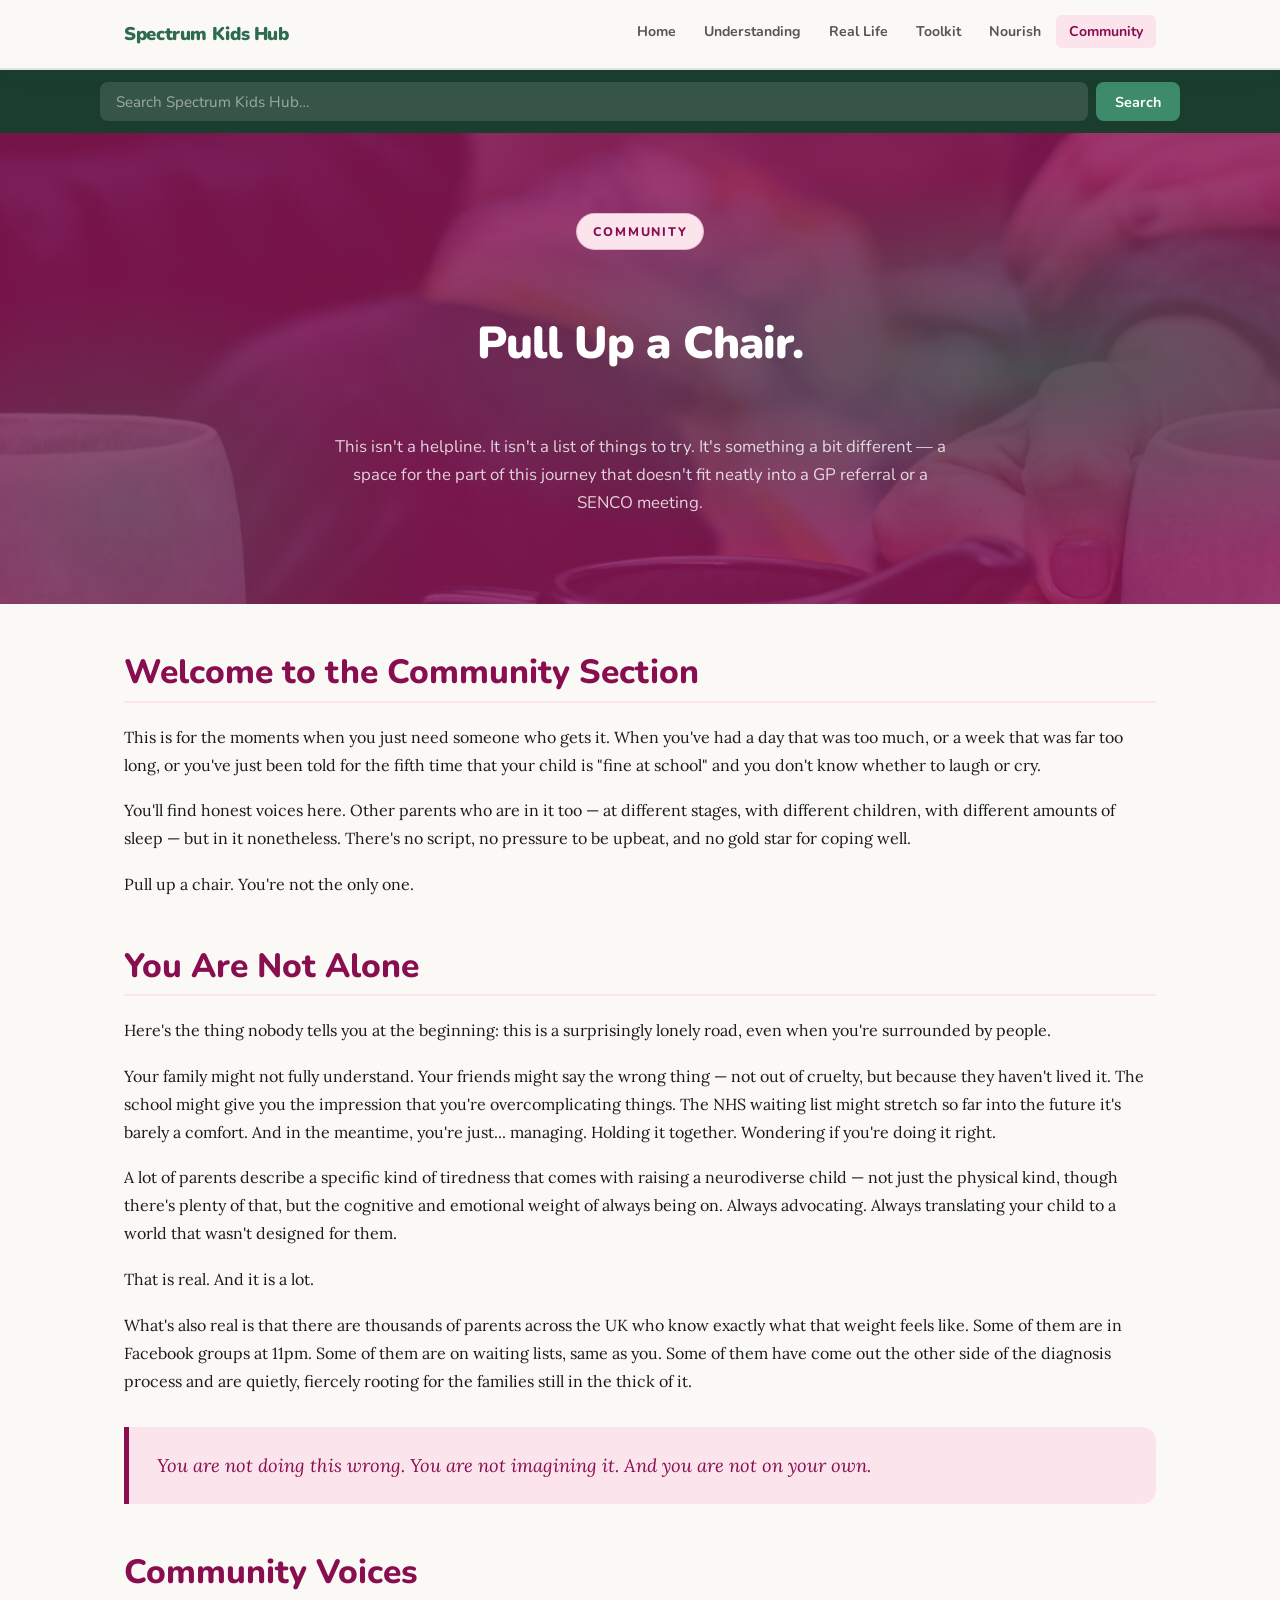
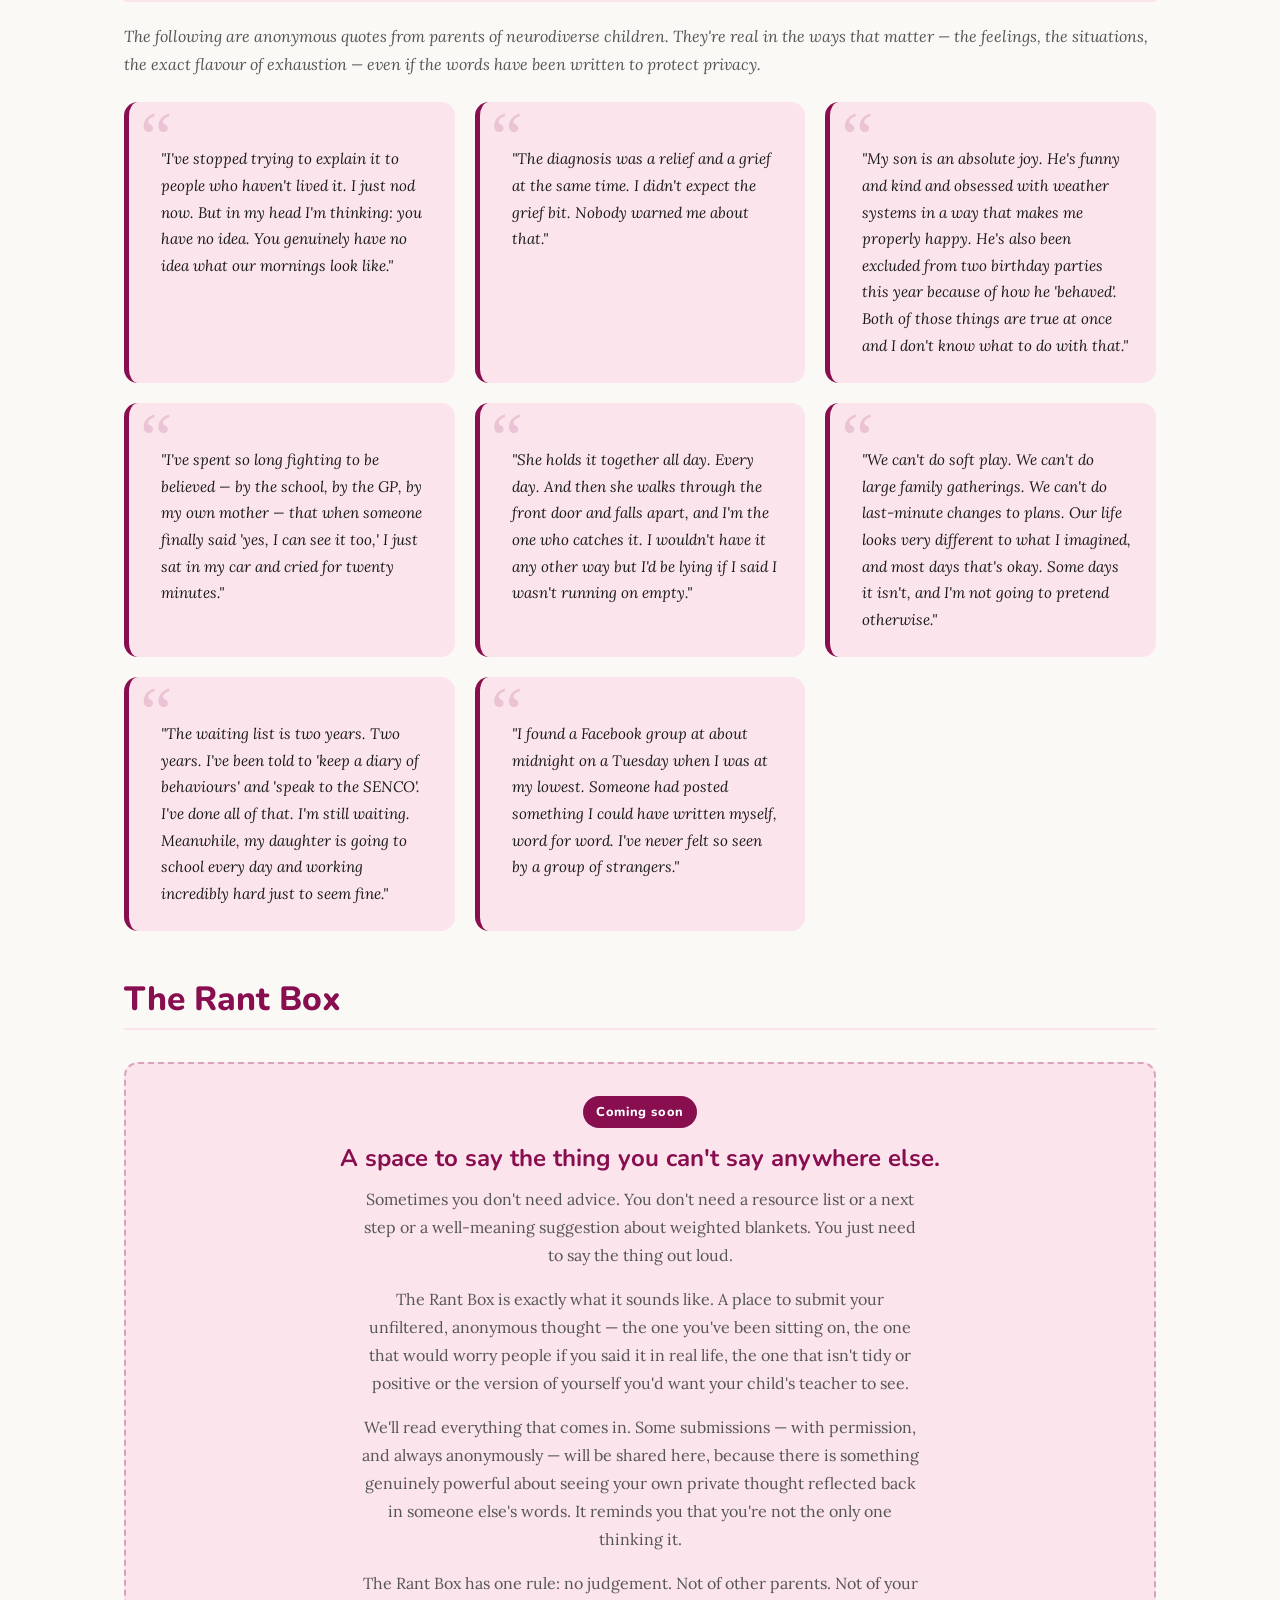
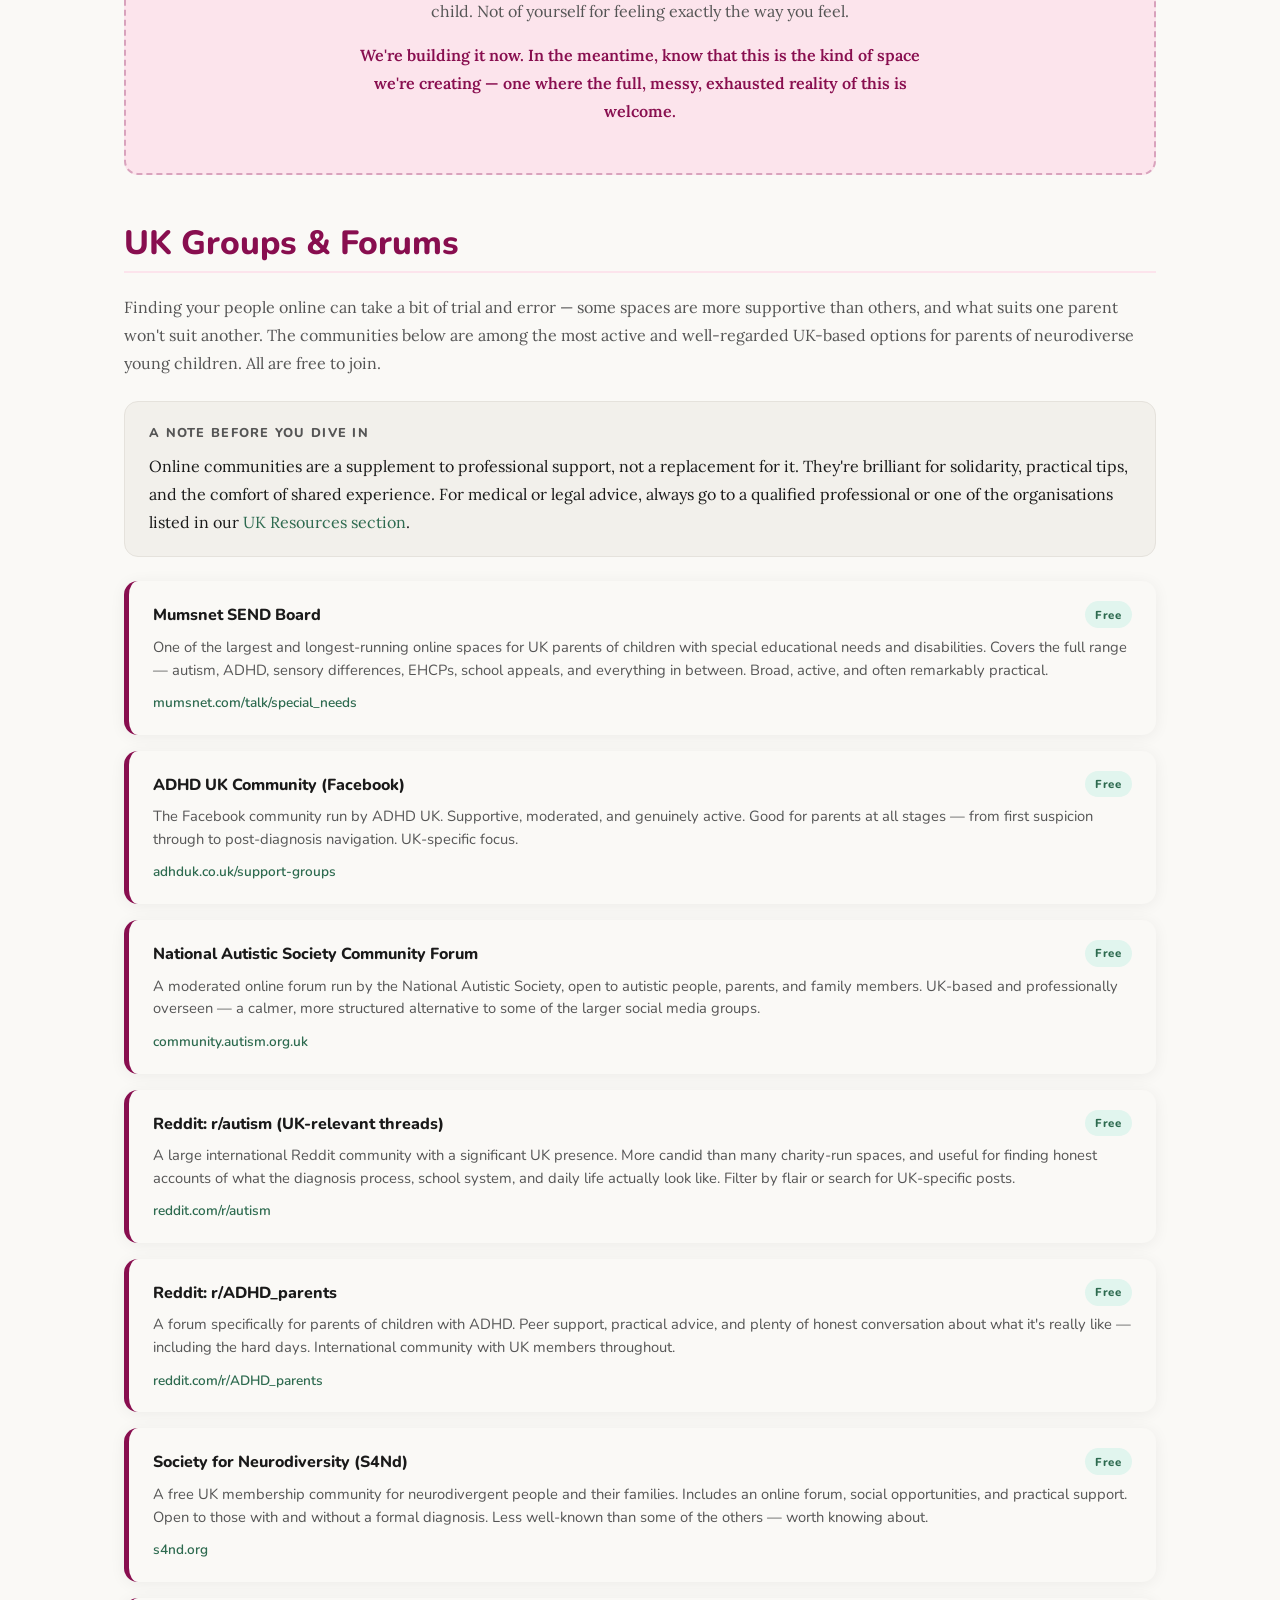
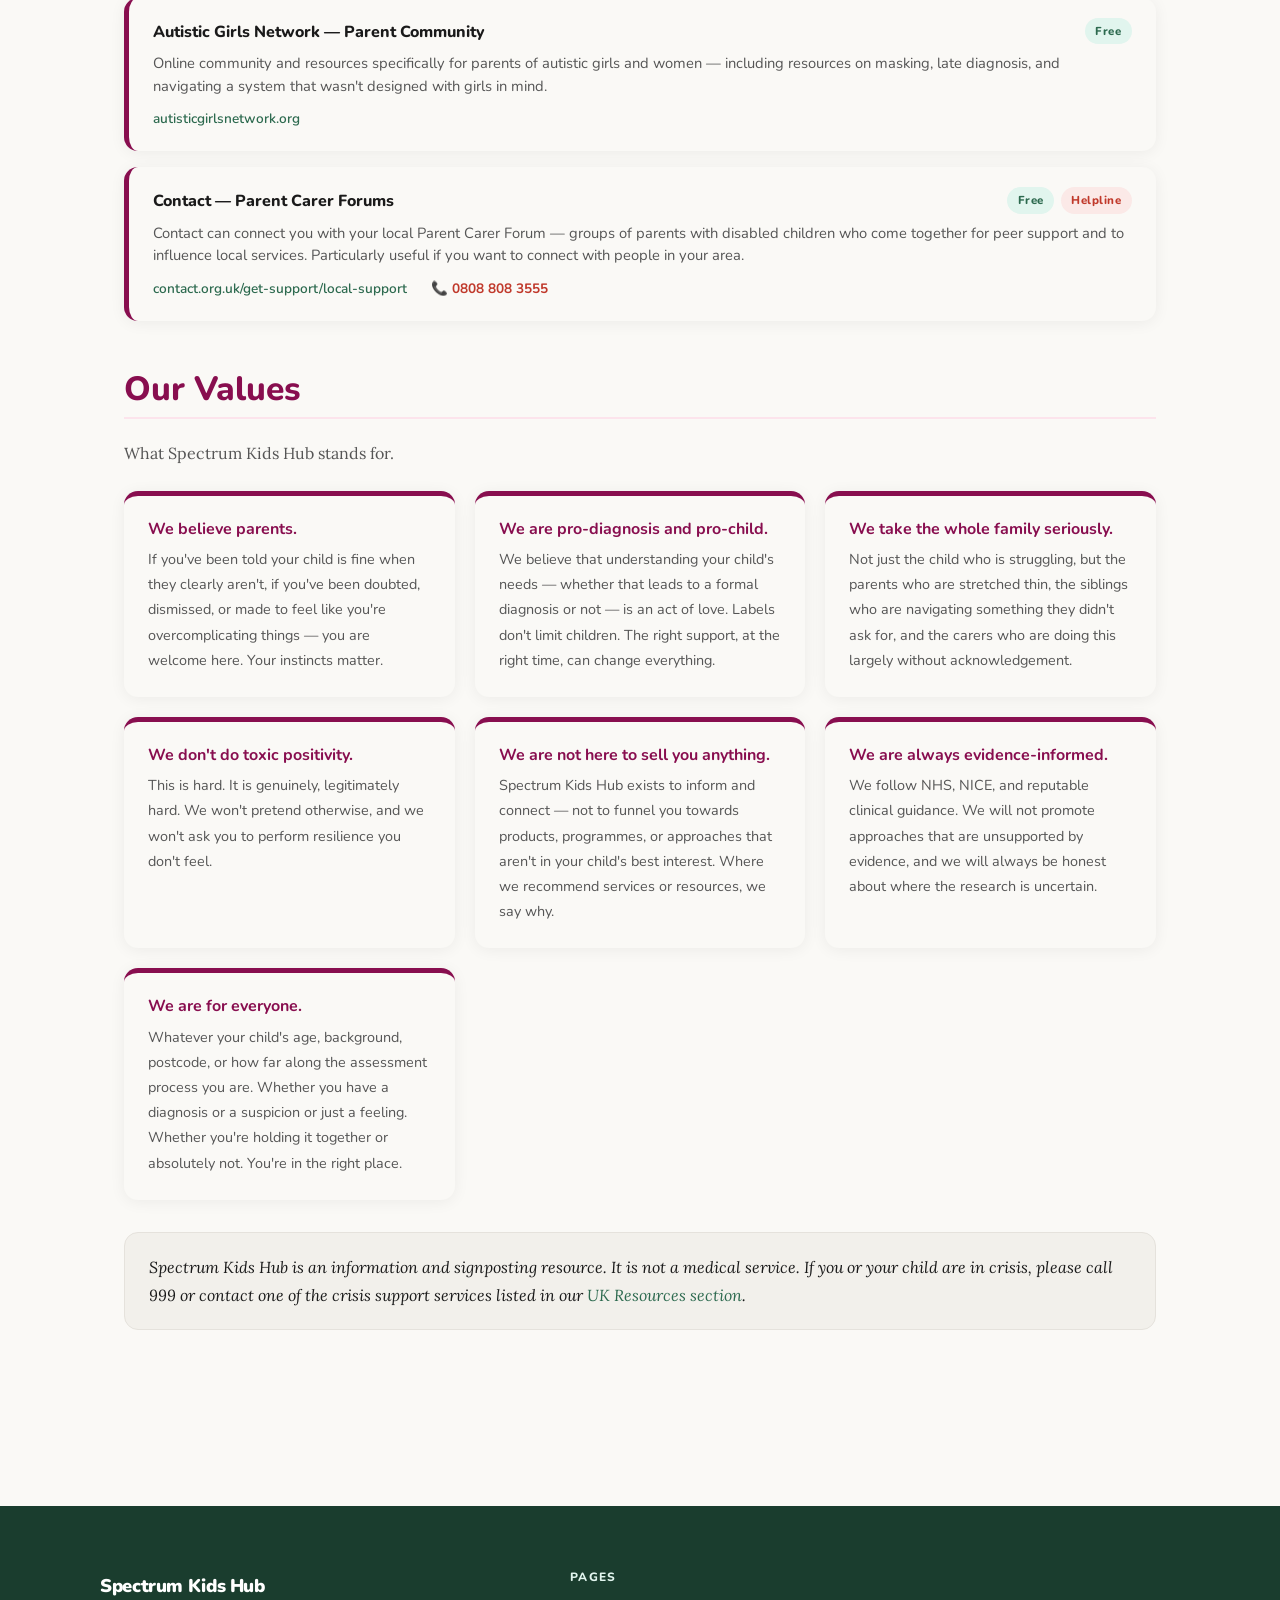
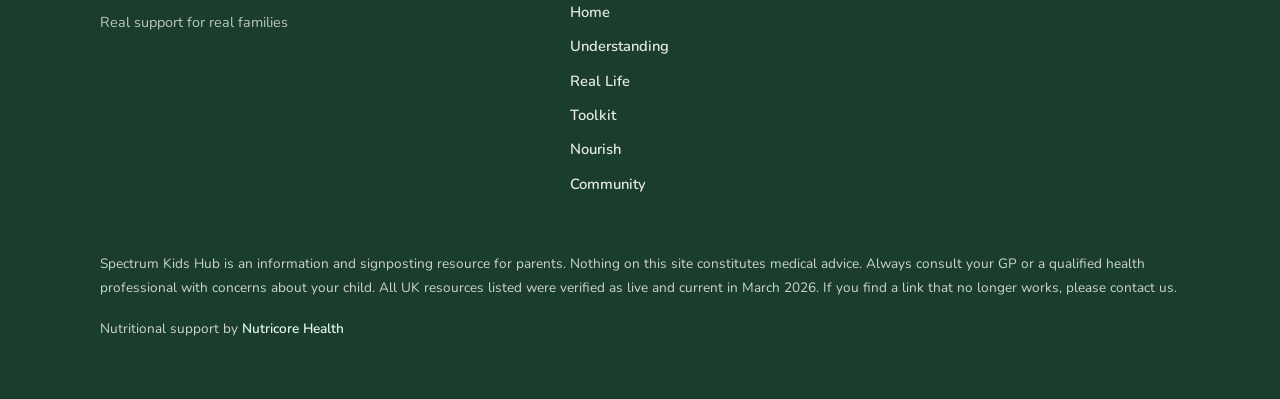
==== commit b03829c3: "Add files via upload" ====
--- a/community.html
+++ b/community.html
@@ -1,6 +1,14 @@
 <!DOCTYPE html>
 <html lang="en">
 <head>
+  <!-- Google tag (gtag.js) -->
+  <script async src="https://www.googletagmanager.com/gtag/js?id=G-D260E7NVCJ"></script>
+  <script>
+    window.dataLayer = window.dataLayer || [];
+    function gtag(){dataLayer.push(arguments);}
+    gtag('js', new Date());
+    gtag('config', 'G-D260E7NVCJ');
+  </script>
   <meta charset="UTF-8">
   <meta name="viewport" content="width=device-width, initial-scale=1.0">
   <title>Community &amp; Peer Support — Spectrum Kids Hub</title>
--- a/styles.css
+++ b/styles.css
@@ -286,23 +286,81 @@
   color: rgba(255,255,255,0.55); text-transform: uppercase; letter-spacing: 0.06em;
 }
 
-/* Section hero variants */
-.hero--page {
-  padding: 4rem 1.5rem 3.5rem;
-  background: var(--teal-dark);
-}
-.hero--page .hero__inner {
+/* Section hero variants — inner pages */
+.hero--understanding,
+.hero--reallife,
+.hero--toolkit,
+.hero--nourish,
+.hero--community {
+  padding: 5rem 1.5rem 4rem;
+}
+.hero--understanding .hero__inner,
+.hero--reallife .hero__inner,
+.hero--toolkit .hero__inner,
+.hero--nourish .hero__inner,
+.hero--community .hero__inner {
   grid-template-columns: 1fr;
-  max-width: 700px;
+  max-width: 760px;
   text-align: center;
   justify-items: center;
 }
-.hero--page .hero__lead { margin: 0 auto 1.5rem; }
-.hero--understanding { background: var(--understanding); }
-.hero--reallife      { background: var(--reallife); }
-.hero--toolkit       { background: var(--toolkit); }
-.hero--nourish       { background: var(--nourish); }
-.hero--community     { background: var(--community); }
+.hero--understanding h1,
+.hero--reallife h1,
+.hero--toolkit h1,
+.hero--nourish h1,
+.hero--community h1 {
+  font-size: clamp(1.9rem, 4vw, 2.8rem);
+  font-weight: 900;
+  letter-spacing: -0.02em;
+  line-height: 1.15;
+  margin-bottom: 1rem;
+}
+.hero--understanding .hero__lead,
+.hero--reallife .hero__lead,
+.hero--toolkit .hero__lead,
+.hero--nourish .hero__lead,
+.hero--community .hero__lead {
+  margin: 0 auto 1.5rem;
+  font-size: 1.05rem;
+  max-width: 620px;
+}
+.hero__tagline {
+  display: inline-block;
+  font-family: var(--font-head);
+  font-size: 0.78rem; font-weight: 800;
+  letter-spacing: 0.14em; text-transform: uppercase;
+  padding: 0.4rem 1rem;
+  border-radius: 20px;
+  border: 1px solid transparent;
+  margin-bottom: 1.25rem;
+}
+
+/* Inner page heroes with background images + colour overlay */
+.hero--understanding {
+  background-color: var(--understanding);
+  background-image: linear-gradient(rgba(85,60,154,0.82), rgba(85,60,154,0.82)), url('images/understanding-hero.jpg');
+  background-size: cover; background-position: center;
+}
+.hero--reallife {
+  background-color: var(--reallife);
+  background-image: linear-gradient(rgba(192,57,43,0.80), rgba(192,57,43,0.80)), url('images/reallife-hero.jpg');
+  background-size: cover; background-position: center;
+}
+.hero--toolkit {
+  background-color: var(--toolkit);
+  background-image: linear-gradient(rgba(211,84,0,0.80), rgba(211,84,0,0.80)), url('images/toolkit-card.jpg');
+  background-size: cover; background-position: center;
+}
+.hero--nourish {
+  background-color: var(--nourish);
+  background-image: linear-gradient(rgba(27,94,32,0.80), rgba(27,94,32,0.80)), url('images/nourish-hero.jpg');
+  background-size: cover; background-position: center;
+}
+.hero--community {
+  background-color: var(--community);
+  background-image: linear-gradient(rgba(136,14,79,0.80), rgba(136,14,79,0.80)), url('images/community-hero.jpg');
+  background-size: cover; background-position: center;
+}
 
 @media (max-width: 720px) {
   .hero { padding: 4rem 1.25rem 3.5rem; }
@@ -647,25 +705,25 @@
 .sources li { margin-bottom: 0.4rem; font-family: var(--font-head); }
 
 /* ── Footer ─────────────────────────────────────────────────── */
-footer { background: var(--teal-dark); color: rgba(255,255,255,0.7); padding: 4rem 1.5rem 2.5rem; margin-top: 5rem; }
+footer { background: var(--teal-dark); color: rgba(255,255,255,0.85); padding: 4rem 1.5rem 2.5rem; margin-top: 5rem; }
 .footer__inner { max-width: var(--max-w); margin: 0 auto; }
 .footer__top { display: grid; grid-template-columns: 1.5fr 1fr 1fr; gap: 3rem; margin-bottom: 3rem; }
 .footer__brand .nav__logo { color: #fff; font-size: 1.15rem; }
-.footer__brand p { font-size: 0.9rem; color: rgba(255,255,255,0.5); margin-top: 0.5rem; font-family: var(--font-head); }
-.footer__col h4 {
+.footer__brand p { font-size: 0.9rem; color: rgba(255,255,255,0.7); margin-top: 0.5rem; font-family: var(--font-head); }
+.footer__col h4, .footer__nav h4 {
   font-family: var(--font-head); font-size: 0.75rem; font-weight: 800;
-  text-transform: uppercase; letter-spacing: 0.12em; color: rgba(255,255,255,0.4);
+  text-transform: uppercase; letter-spacing: 0.12em; color: var(--teal-light);
   margin-bottom: 0.85rem;
 }
-.footer__col ul { list-style: none; padding: 0; }
-.footer__col ul li { margin-bottom: 0.4rem; }
-.footer__col ul a { color: rgba(255,255,255,0.6); font-size: 0.9rem; font-family: var(--font-head); }
-.footer__col ul a:hover { color: #fff; text-decoration: none; }
-.footer__divider { border: none; border-top: 1px solid rgba(255,255,255,0.1); margin-bottom: 1.5rem; }
-.footer__disclaimer { font-size: 0.82rem; color: rgba(255,255,255,0.4); line-height: 1.65; font-family: var(--font-head); }
-.footer__disclaimer em { font-style: normal; }
-.footer__nutricore { margin-top: 0.6rem; font-size: 0.82rem; }
-.footer__nutricore a { color: var(--teal-light); }
+.footer__col ul, .footer__nav ul { list-style: none; padding: 0; margin: 0; }
+.footer__col ul li, .footer__nav ul li { margin-bottom: 0.5rem; }
+.footer__col ul a, .footer__nav ul a { color: rgba(255,255,255,0.88); font-size: 0.92rem; font-family: var(--font-head); font-weight: 600; }
+.footer__col ul a:hover, .footer__nav ul a:hover { color: #fff; text-decoration: none; }
+.footer__divider { border: none; border-top: 1px solid rgba(255,255,255,0.15); margin-bottom: 1.5rem; }
+.footer__disclaimer { font-size: 0.85rem; color: rgba(255,255,255,0.78); line-height: 1.75; font-family: var(--font-head); font-weight: 400; }
+.footer__disclaimer em { font-style: normal; color: rgba(255,255,255,0.78); }
+.footer__nutricore { margin-top: 0.75rem; font-size: 0.85rem; color: rgba(255,255,255,0.78); }
+.footer__nutricore a { color: var(--teal-light); font-weight: 600; }
 
 @media (max-width: 680px) { .footer__top { grid-template-columns: 1fr; gap: 2rem; } }
 
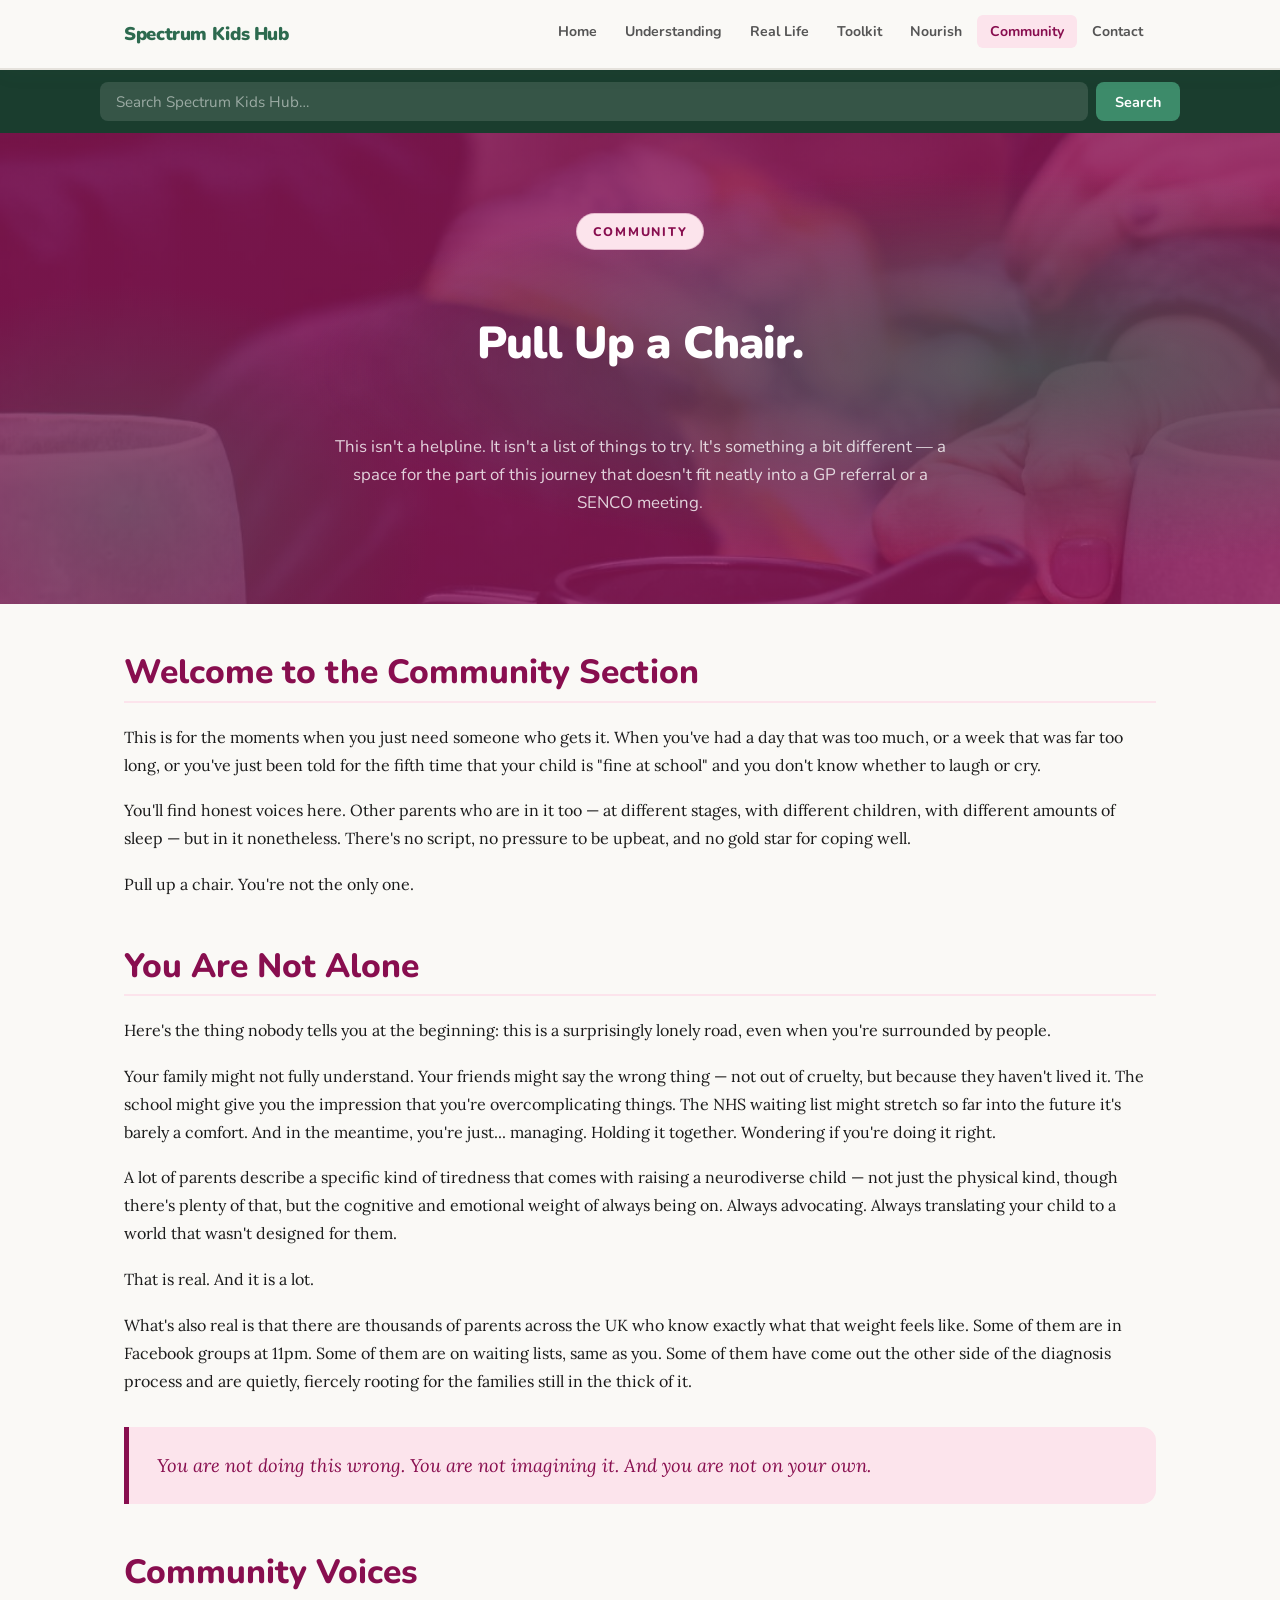
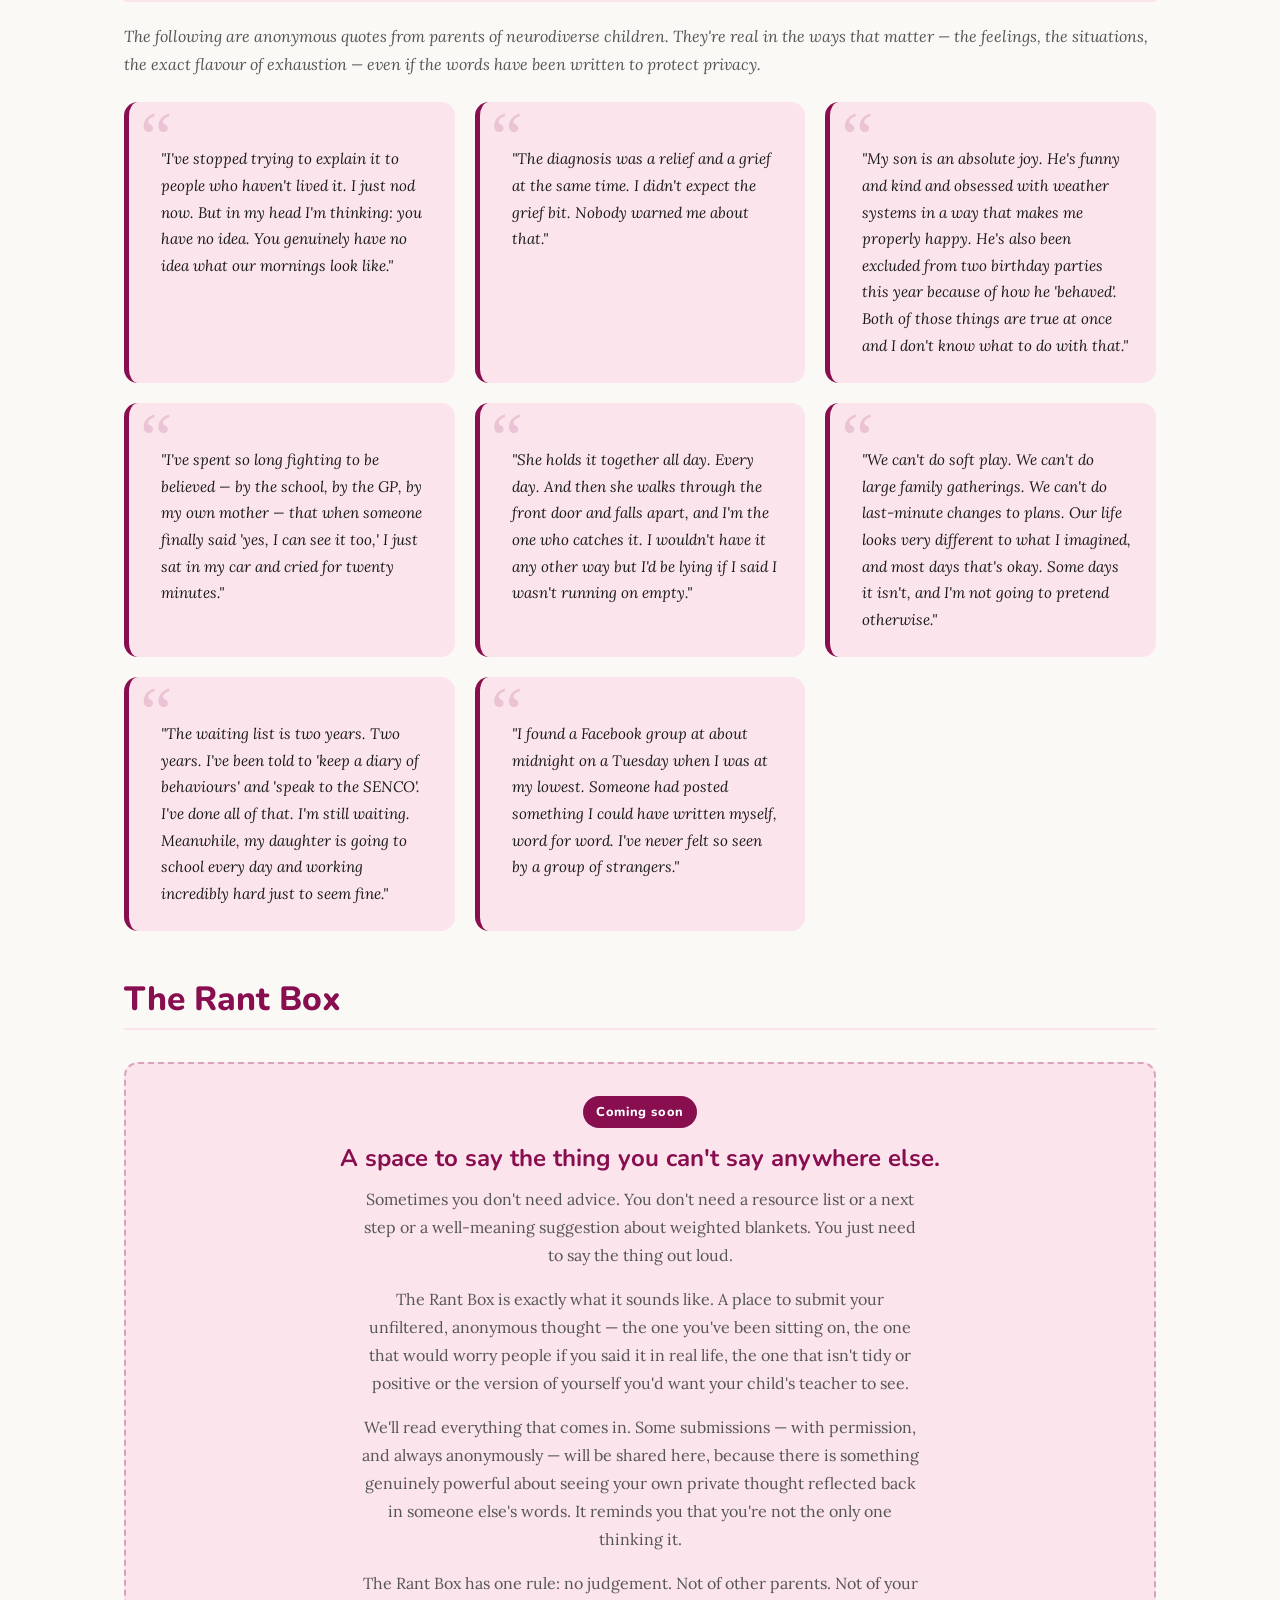
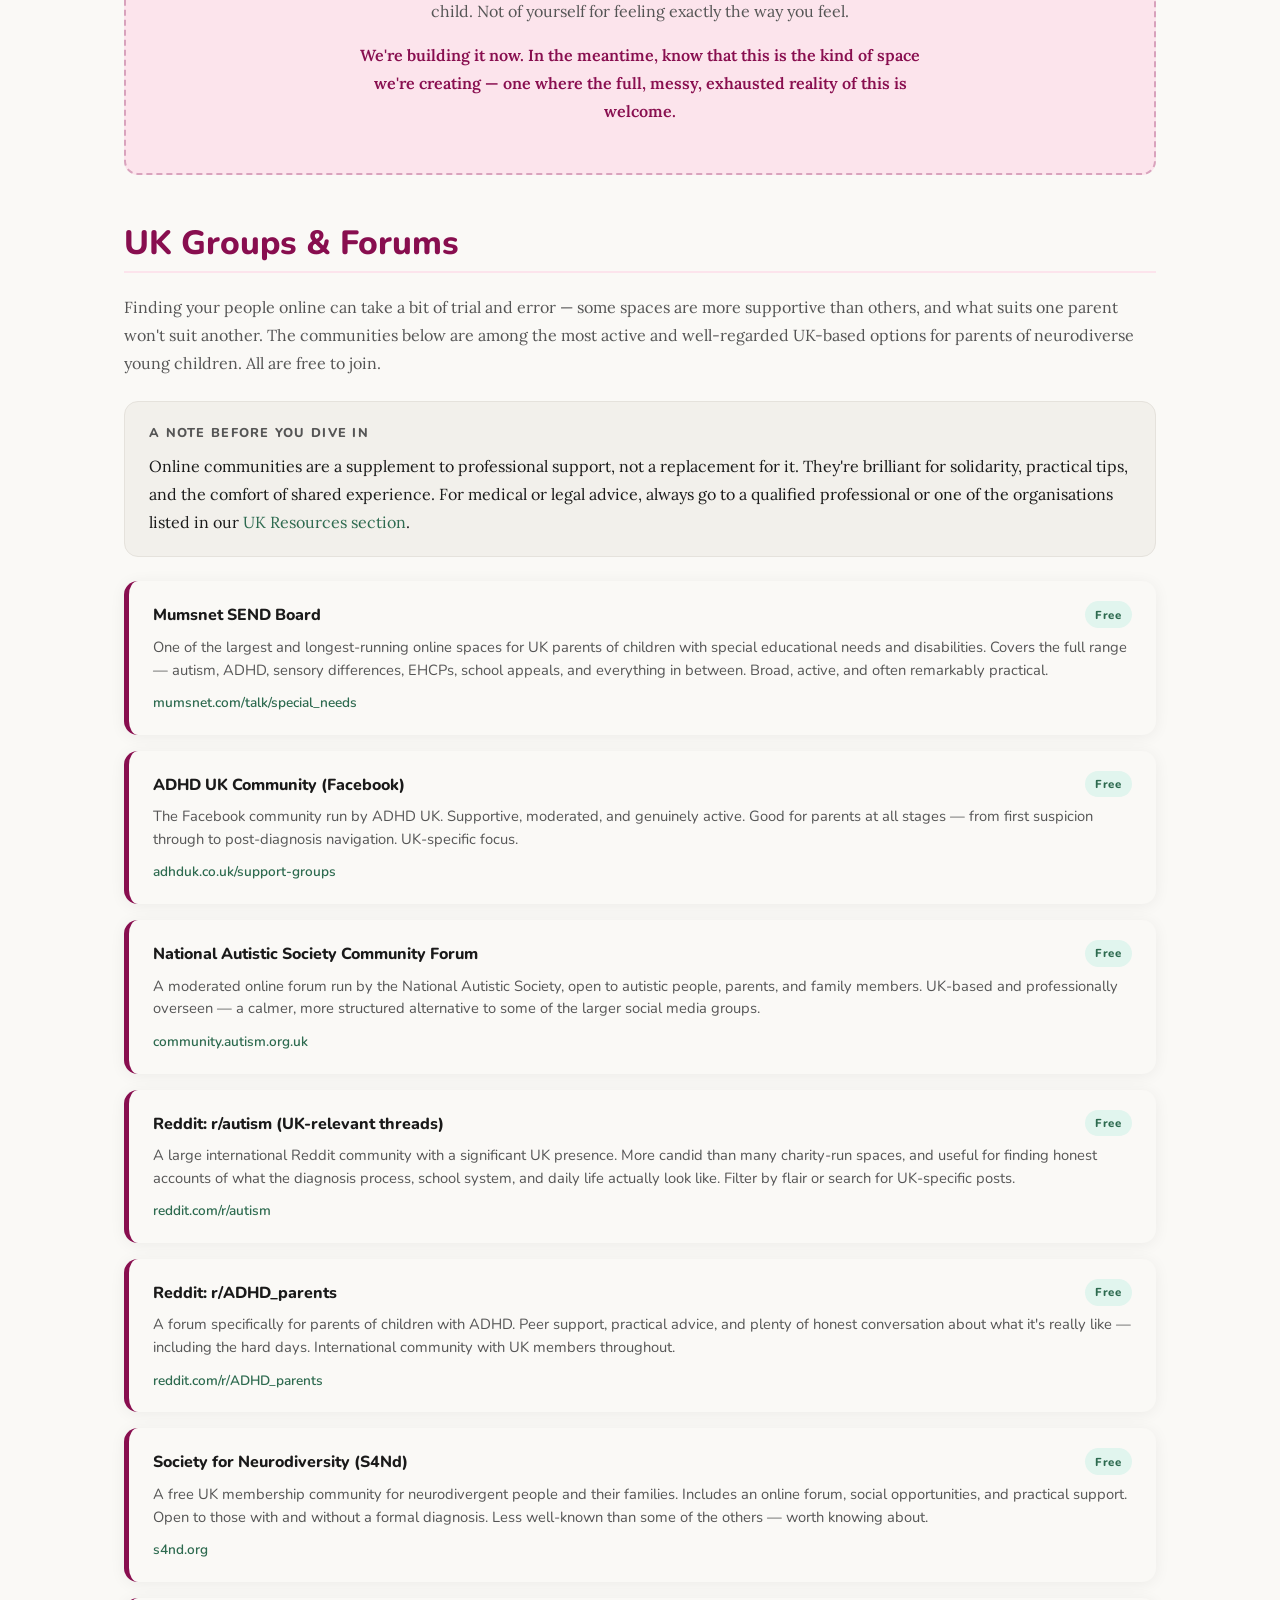
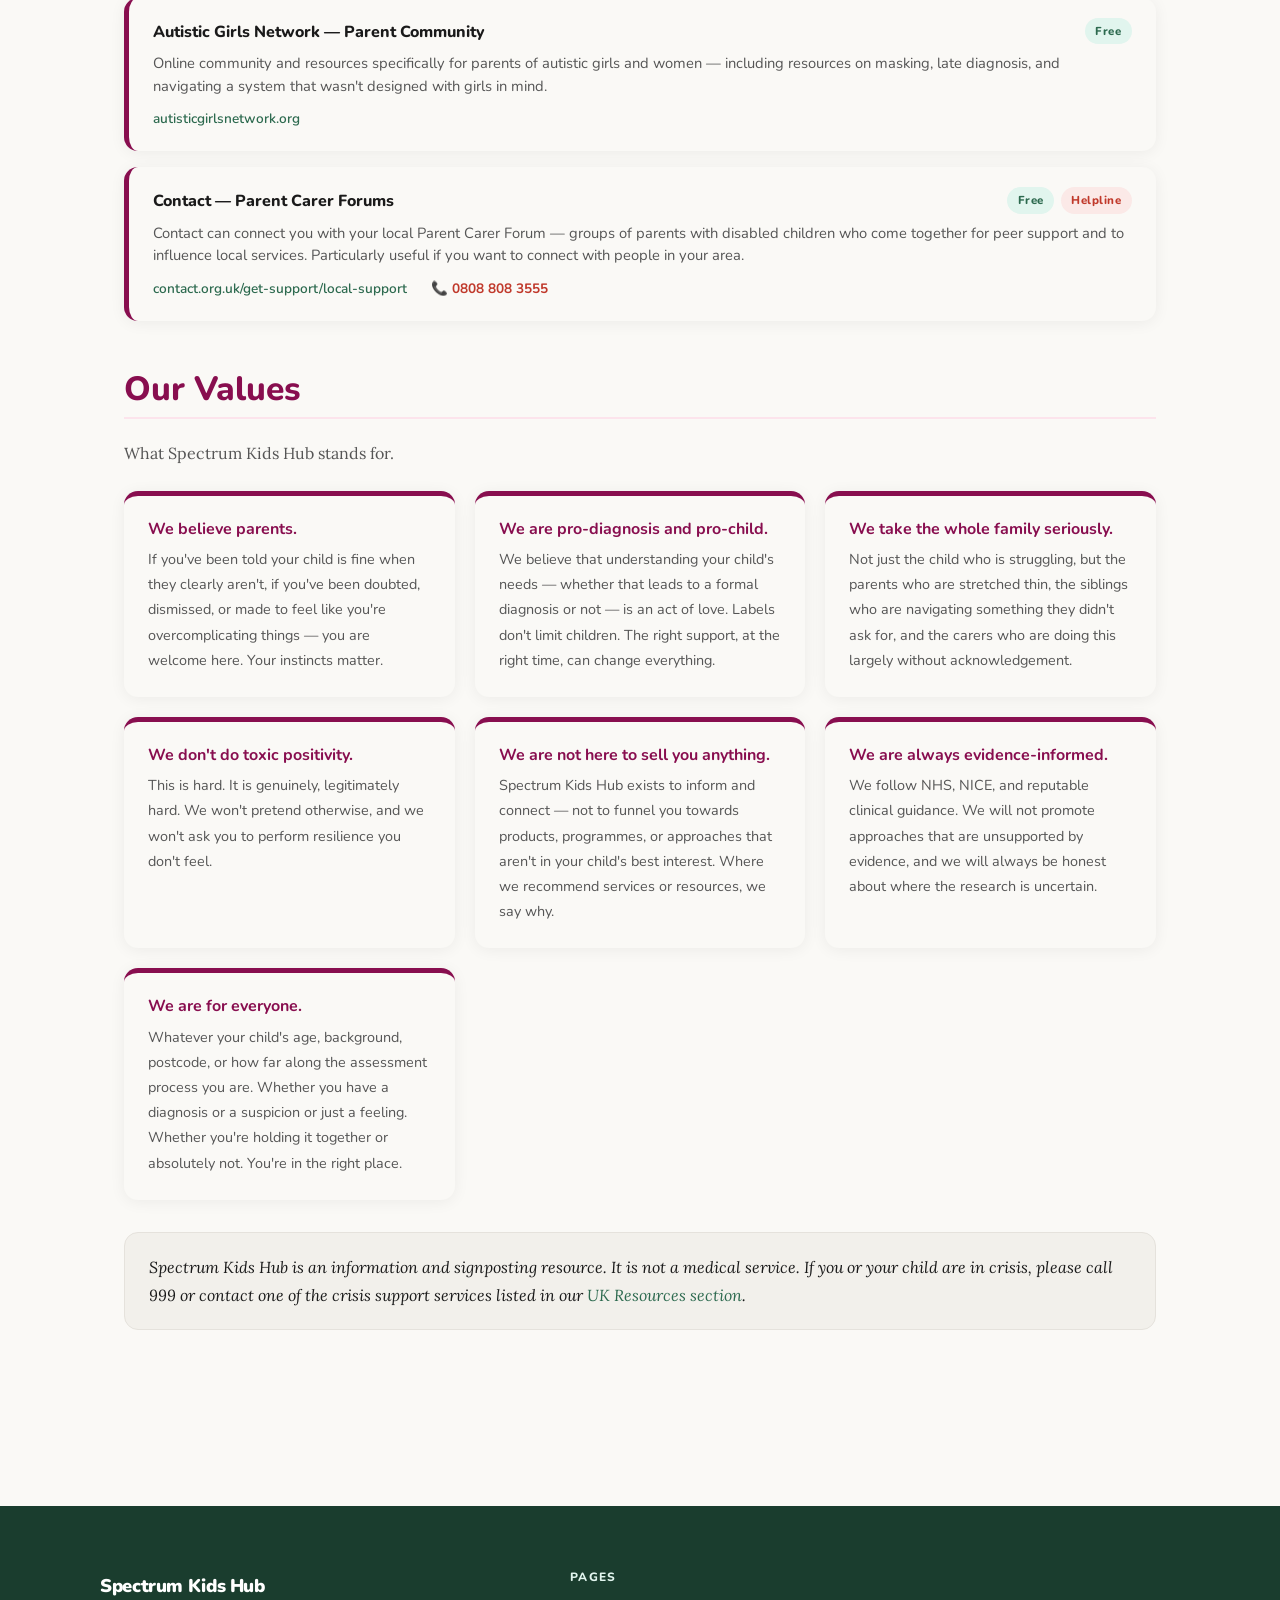
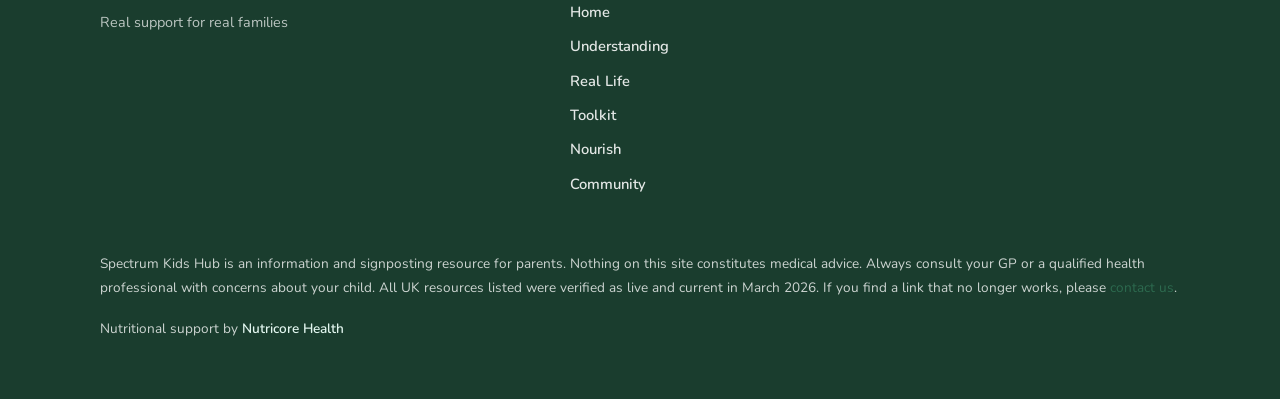
==== commit 5be3ebde: "Add files via upload" ====
--- a/community.html
+++ b/community.html
@@ -45,6 +45,7 @@
         <li><a href="toolkit.html">Toolkit</a></li>
         <li><a href="nourish.html">Nourish</a></li>
         <li><a href="community.html" class="active-community">Community</a></li>
+        <li><a href="mailto:hello@spectrumkidshub.com">Contact</a></li>
       </ul>
     </div>
   </nav>
@@ -324,7 +325,7 @@
         </div>
       </div>
       <div class="footer__disclaimer">
-        <p><em>Spectrum Kids Hub is an information and signposting resource for parents. Nothing on this site constitutes medical advice. Always consult your GP or a qualified health professional with concerns about your child. All UK resources listed were verified as live and current in March 2026. If you find a link that no longer works, please contact us.</em></p>
+        <p><em>Spectrum Kids Hub is an information and signposting resource for parents. Nothing on this site constitutes medical advice. Always consult your GP or a qualified health professional with concerns about your child. All UK resources listed were verified as live and current in March 2026. If you find a link that no longer works, please <a href="mailto:hello@spectrumkidshub.com">contact us</a>.</em></p>
         <p class="footer__nutricore">Nutritional support by <a href="https://nutricore.health" target="_blank" rel="noopener">Nutricore Health</a></p>
       </div>
     </div>
